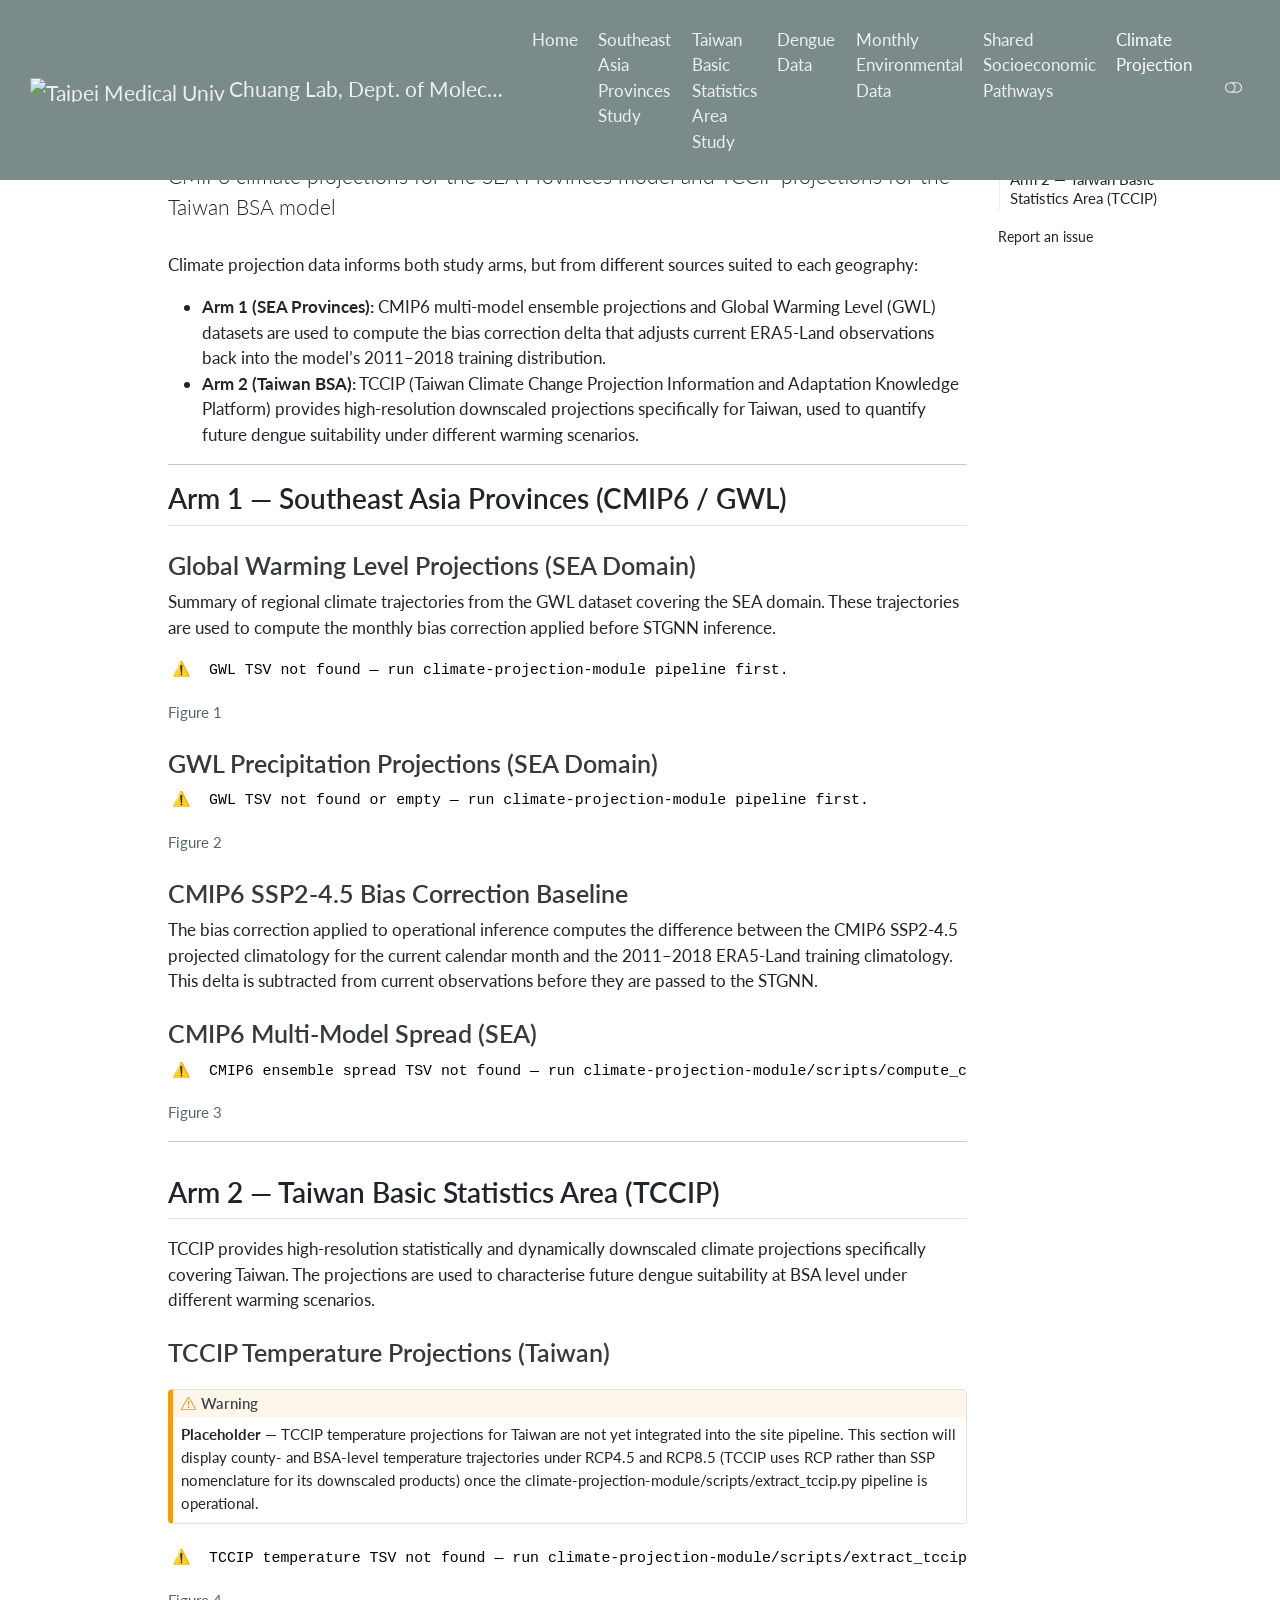
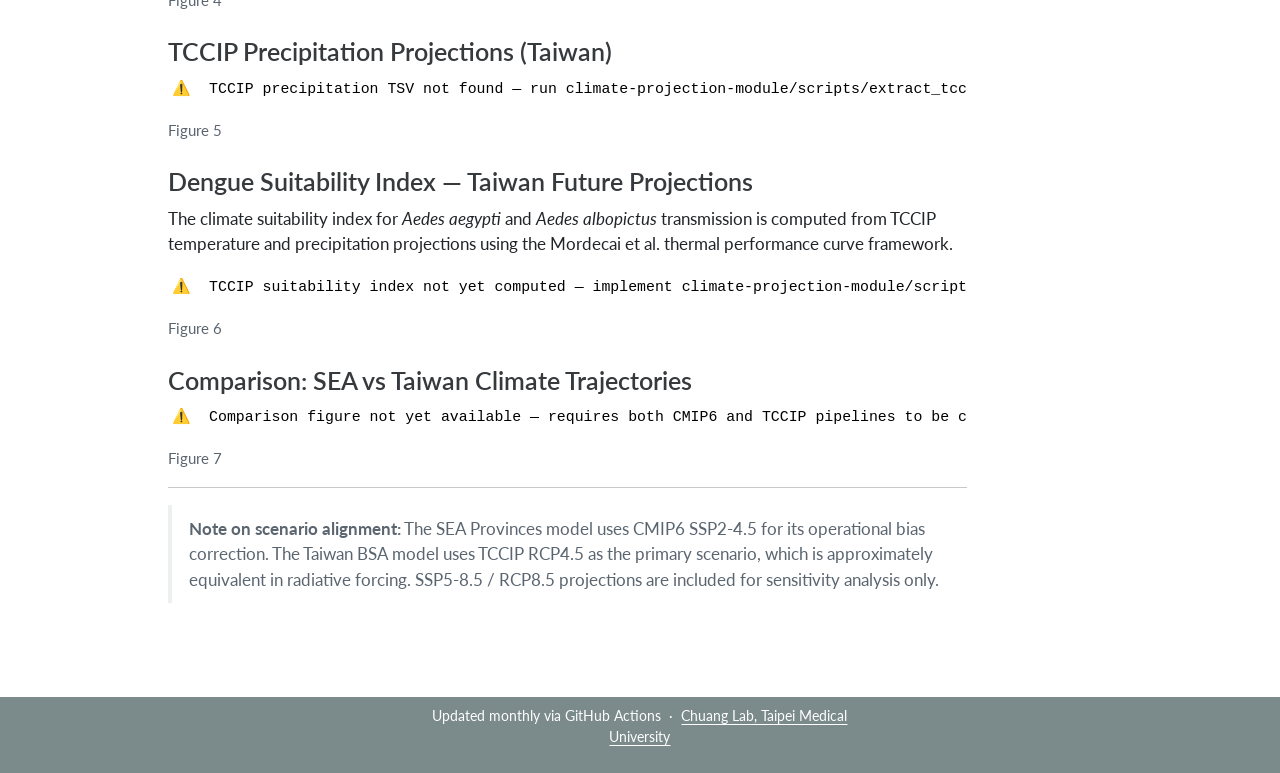
==== climate-projection-data.html @ 6cc83257 "chore: deploy on push 8ae9501bed440ed432152be03c4a893e6936fb82 8ae9501bed440ed432152be03c4a893e6936f" ====
<!DOCTYPE html>
<html xmlns="http://www.w3.org/1999/xhtml" lang="en" xml:lang="en"><head>

<meta charset="utf-8">
<meta name="generator" content="quarto-1.10.19">

<meta name="viewport" content="width=device-width, initial-scale=1.0, user-scalable=yes">


<title>Climate Projection Data – Chuang Lab, Dept. of Molecular Parasitology and Tropical Diseasess</title>
<style>
/* Default styles provided by pandoc.
** See https://pandoc.org/MANUAL.html#variables-for-html for config info.
*/
span.smallcaps{font-variant: small-caps;}
div.columns{display: flex; gap: 1.5em;}
div.column{flex: auto;}
@media screen {
div.columns{gap: min(4vw, 1.5em);}
div.column{overflow-x: auto;}
}
div.hanging-indent{margin-left: 1.5em; text-indent: -1.5em;}
ul.task-list{list-style: none;}
ul.task-list li input[type="checkbox"] {
  width: 0.8em;
  margin: 0 0.8em 0.2em -1em; /* quarto-specific, see https://github.com/quarto-dev/quarto-cli/issues/4556 */ 
  vertical-align: middle;
}
/* CSS for syntax highlighting */
html { -webkit-text-size-adjust: 100%; }
pre > code.sourceCode { white-space: pre; position: relative; }
pre > code.sourceCode > span { display: inline-block; line-height: 1.25; }
pre > code.sourceCode > span:empty { height: 1.2em; }
.sourceCode { overflow: visible; }
code.sourceCode > span { color: inherit; text-decoration: inherit; }
div.sourceCode { margin: 1em 0; }
pre.sourceCode { margin: 0; }
@media screen {
div.sourceCode { overflow: auto; }
}
@media print {
pre > code.sourceCode { white-space: pre-wrap; }
pre > code.sourceCode > span { text-indent: -5em; padding-left: 5em; }
}
pre.numberSource code
  { counter-reset: source-line 0; }
pre.numberSource code > span
  { position: relative; left: -4em; counter-increment: source-line; }
pre.numberSource code > span > a:first-child::before
  { content: counter(source-line);
    position: relative; left: -1em; text-align: right; vertical-align: baseline;
    border: none; display: inline-block;
    -webkit-touch-callout: none; -webkit-user-select: none;
    -khtml-user-select: none; -moz-user-select: none;
    -ms-user-select: none; user-select: none;
    padding: 0 4px; width: 4em;
  }
pre.numberSource { margin-left: 3em;  padding-left: 4px; }
div.sourceCode
  {   }
@media screen {
pre > code.sourceCode > span > a:first-child::before { text-decoration: underline; }
}
</style>


<script src="site_libs/quarto-nav/quarto-nav.js"></script>
<script src="site_libs/quarto-nav/headroom.min.js"></script>
<script src="site_libs/clipboard/clipboard.min.js"></script>
<script src="site_libs/quarto-search/autocomplete.umd.js"></script>
<script src="site_libs/quarto-search/fuse.min.js"></script>
<script src="site_libs/quarto-search/quarto-search.js"></script>
<meta name="quarto:offset" content="./">
<script src="site_libs/quarto-html/quarto.js" type="module"></script>
<script src="site_libs/quarto-html/tabsets/tabsets.js" type="module"></script>
<script src="site_libs/quarto-html/popper.min.js"></script>
<script src="site_libs/quarto-html/tippy.umd.min.js"></script>
<script src="site_libs/quarto-html/anchor.min.js"></script>
<link href="site_libs/quarto-html/tippy.css" rel="stylesheet">
<link href="site_libs/quarto-html/quarto-syntax-highlighting-bf27225e3a48a9273f3daa8f8e829971.css" rel="stylesheet" class="quarto-color-scheme" id="quarto-text-highlighting-styles">
<link href="site_libs/quarto-html/quarto-syntax-highlighting-dark-b626d73c4c936ccc3cb08be7d45d1df6.css" rel="stylesheet" class="quarto-color-scheme quarto-color-alternate" id="quarto-text-highlighting-styles">
<link href="site_libs/quarto-html/quarto-syntax-highlighting-bf27225e3a48a9273f3daa8f8e829971.css" rel="stylesheet" class="quarto-color-scheme-extra" id="quarto-text-highlighting-styles">
<script src="site_libs/bootstrap/bootstrap.min.js"></script>
<link href="site_libs/bootstrap/bootstrap-icons.css" rel="stylesheet">
<link href="site_libs/bootstrap/bootstrap-c38973a47e5296e20ed65e5cfa16cd78.min.css" rel="stylesheet" append-hash="true" class="quarto-color-scheme" id="quarto-bootstrap" data-mode="light">
<link href="site_libs/bootstrap/bootstrap-dark-431248b8c7171e253c28e4abe2856e53.min.css" rel="stylesheet" append-hash="true" class="quarto-color-scheme quarto-color-alternate" id="quarto-bootstrap" data-mode="dark">
<link href="site_libs/bootstrap/bootstrap-c38973a47e5296e20ed65e5cfa16cd78.min.css" rel="stylesheet" append-hash="true" class="quarto-color-scheme-extra" id="quarto-bootstrap" data-mode="light">
<script id="quarto-search-options" type="application/json">{
  "location": "navbar",
  "copy-button": false,
  "collapse-after": 3,
  "panel-placement": "end",
  "type": "overlay",
  "limit": 50,
  "keyboard-shortcut": [
    "f",
    "/",
    "s"
  ],
  "show-item-context": false,
  "language": {
    "search-no-results-text": "No results",
    "search-matching-documents-text": "matching documents",
    "search-copy-link-title": "Copy link to search",
    "search-hide-matches-text": "Hide additional matches",
    "search-more-match-text": "more match in this document",
    "search-more-matches-text": "more matches in this document",
    "search-clear-button-title": "Clear",
    "search-text-placeholder": "",
    "search-detached-cancel-button-title": "Cancel",
    "search-submit-button-title": "Submit",
    "search-label": "Search"
  }
}</script>


</head>

<body class="nav-fixed quarto-light"><script id="quarto-html-before-body" type="application/javascript">
    const toggleBodyColorMode = (bsSheetEl) => {
      const mode = bsSheetEl.getAttribute("data-mode");
      const bodyEl = window.document.querySelector("body");
      if (mode === "dark") {
        bodyEl.classList.add("quarto-dark");
        bodyEl.classList.remove("quarto-light");
      } else {
        bodyEl.classList.add("quarto-light");
        bodyEl.classList.remove("quarto-dark");
      }
    }
    const toggleBodyColorPrimary = () => {
      const bsSheetEl = window.document.querySelector("link#quarto-bootstrap:not([rel=disabled-stylesheet])");
      if (bsSheetEl) {
        toggleBodyColorMode(bsSheetEl);
      }
    }
    const setColorSchemeToggle = (alternate) => {
      const toggles = window.document.querySelectorAll('.quarto-color-scheme-toggle');
      for (let i=0; i < toggles.length; i++) {
        const toggle = toggles[i];
        if (toggle) {
          if (alternate) {
            toggle.classList.add("alternate");
          } else {
            toggle.classList.remove("alternate");
          }
        }
      }
    };
    const toggleColorMode = (alternate) => {
      // Switch the stylesheets
      const primaryStylesheets = window.document.querySelectorAll('link.quarto-color-scheme:not(.quarto-color-alternate)');
      const alternateStylesheets = window.document.querySelectorAll('link.quarto-color-scheme.quarto-color-alternate');
      manageTransitions('#quarto-margin-sidebar .nav-link', false);
      if (alternate) {
        // note: dark is layered on light, we don't disable primary!
        enableStylesheet(alternateStylesheets);
        for (const sheetNode of alternateStylesheets) {
          if (sheetNode.id === "quarto-bootstrap") {
            toggleBodyColorMode(sheetNode);
          }
        }
      } else {
        disableStylesheet(alternateStylesheets);
        enableStylesheet(primaryStylesheets)
        toggleBodyColorPrimary();
      }
      manageTransitions('#quarto-margin-sidebar .nav-link', true);
      // Switch the toggles
      setColorSchemeToggle(alternate)
      // Hack to workaround the fact that safari doesn't
      // properly recolor the scrollbar when toggling (#1455)
      if (navigator.userAgent.indexOf('Safari') > 0 && navigator.userAgent.indexOf('Chrome') == -1) {
        manageTransitions("body", false);
        window.scrollTo(0, 1);
        setTimeout(() => {
          window.scrollTo(0, 0);
          manageTransitions("body", true);
        }, 40);
      }
    }
    const disableStylesheet = (stylesheets) => {
      for (let i=0; i < stylesheets.length; i++) {
        const stylesheet = stylesheets[i];
        stylesheet.rel = 'disabled-stylesheet';
      }
    }
    const enableStylesheet = (stylesheets) => {
      for (let i=0; i < stylesheets.length; i++) {
        const stylesheet = stylesheets[i];
        if(stylesheet.rel !== 'stylesheet') { // for Chrome, which will still FOUC without this check
          stylesheet.rel = 'stylesheet';
        }
      }
    }
    const manageTransitions = (selector, allowTransitions) => {
      const els = window.document.querySelectorAll(selector);
      for (let i=0; i < els.length; i++) {
        const el = els[i];
        if (allowTransitions) {
          el.classList.remove('notransition');
        } else {
          el.classList.add('notransition');
        }
      }
    }
    const isFileUrl = () => {
      return window.location.protocol === 'file:';
    }
    const hasAlternateSentinel = () => {
      let styleSentinel = getColorSchemeSentinel();
      if (styleSentinel !== null) {
        return styleSentinel === "alternate";
      } else {
        return false;
      }
    }
    const setStyleSentinel = (alternate) => {
      const value = alternate ? "alternate" : "default";
      if (!isFileUrl()) {
        window.localStorage.setItem("quarto-color-scheme", value);
      } else {
        localAlternateSentinel = value;
      }
    }
    const getColorSchemeSentinel = () => {
      if (!isFileUrl()) {
        const storageValue = window.localStorage.getItem("quarto-color-scheme");
        return storageValue != null ? storageValue : localAlternateSentinel;
      } else {
        return localAlternateSentinel;
      }
    }
    const toggleGiscusIfUsed = (isAlternate, darkModeDefault) => {
      const baseTheme = document.querySelector('#giscus-base-theme')?.value ?? 'light';
      const alternateTheme = document.querySelector('#giscus-alt-theme')?.value ?? 'dark';
      let newTheme = '';
      if(authorPrefersDark) {
        newTheme = isAlternate ? baseTheme : alternateTheme;
      } else {
        newTheme = isAlternate ? alternateTheme : baseTheme;
      }
      const changeGiscusTheme = () => {
        // From: https://github.com/giscus/giscus/issues/336
        const sendMessage = (message) => {
          const iframe = document.querySelector('iframe.giscus-frame');
          if (!iframe) return;
          iframe.contentWindow.postMessage({ giscus: message }, 'https://giscus.app');
        }
        sendMessage({
          setConfig: {
            theme: newTheme
          }
        });
      }
      const isGiscussLoaded = window.document.querySelector('iframe.giscus-frame') !== null;
      if (isGiscussLoaded) {
        changeGiscusTheme();
      }
    };
    const authorPrefersDark = false;
    const darkModeDefault = authorPrefersDark;
      document.querySelector('link#quarto-text-highlighting-styles.quarto-color-scheme-extra').rel = 'disabled-stylesheet';
      document.querySelector('link#quarto-bootstrap.quarto-color-scheme-extra').rel = 'disabled-stylesheet';
    let localAlternateSentinel = darkModeDefault ? 'alternate' : 'default';
    // Dark / light mode switch
    window.quartoToggleColorScheme = () => {
      // Read the current dark / light value
      let toAlternate = !hasAlternateSentinel();
      toggleColorMode(toAlternate);
      setStyleSentinel(toAlternate);
      toggleGiscusIfUsed(toAlternate, darkModeDefault);
      window.dispatchEvent(new Event('resize'));
    };
    // Switch to dark mode if need be
    if (hasAlternateSentinel()) {
      toggleColorMode(true);
    } else {
      toggleColorMode(false);
    }
  </script>

<div id="quarto-search-results"></div>
  <header id="quarto-header" class="headroom fixed-top">
    <nav class="navbar navbar-expand-lg " data-bs-theme="dark">
      <div class="navbar-container container-fluid">
      <div class="navbar-brand-container mx-auto">
    <a href="./index.html" class="navbar-brand navbar-brand-logo">
    <img src="./assets/TMU_CoM_Logo.png" alt="Taipei Medical University College of Medicine" class="navbar-logo light-content">
    <img src="./assets/TMU_CoM_Logo.png" alt="Taipei Medical University College of Medicine" class="navbar-logo dark-content">
    </a>
    <a class="navbar-brand" href="./index.html">
    <span class="navbar-title">Chuang Lab, Dept. of Molecular Parasitology and Tropical Diseasess</span>
    </a>
  </div>
            <div id="quarto-search" class="" title="Search"></div>
          <button class="navbar-toggler" type="button" data-bs-toggle="collapse" data-bs-target="#navbarCollapse" aria-controls="navbarCollapse" role="menu" aria-expanded="false" aria-label="Toggle navigation" onclick="if (window.quartoToggleHeadroom) { window.quartoToggleHeadroom(); }">
  <span class="navbar-toggler-icon"></span>
</button>
          <div class="collapse navbar-collapse" id="navbarCollapse">
            <ul class="navbar-nav navbar-nav-scroll me-auto">
  <li class="nav-item">
    <a class="nav-link" href="./index.html"> 
<span class="menu-text">Home</span></a>
  </li>  
  <li class="nav-item">
    <a class="nav-link" href="./sea-provinces-study-results.html"> 
<span class="menu-text">Southeast Asia Provinces Study</span></a>
  </li>  
  <li class="nav-item">
    <a class="nav-link" href="./taiwan-bsa-study-results.html"> 
<span class="menu-text">Taiwan Basic Statistics Area Study</span></a>
  </li>  
  <li class="nav-item">
    <a class="nav-link" href="./dengue-data.html"> 
<span class="menu-text">Dengue Data</span></a>
  </li>  
  <li class="nav-item">
    <a class="nav-link" href="./monthly-zonal-stats.html"> 
<span class="menu-text">Monthly Environmental Data</span></a>
  </li>  
  <li class="nav-item">
    <a class="nav-link" href="./shared-socioeconomic-pathways.html"> 
<span class="menu-text">Shared Socioeconomic Pathways</span></a>
  </li>  
  <li class="nav-item">
    <a class="nav-link active" href="./climate-projection-data.html" aria-current="page"> 
<span class="menu-text">Climate Projection</span></a>
  </li>  
</ul>
            <ul class="navbar-nav navbar-nav-scroll ms-auto">
  <li class="nav-item compact">
    <a class="nav-link" href="https://github.com/chuang-lab-DMPTD-TMU/dengue-fever-EWS"> <i class="bi bi-github" role="img">
</i> 
<span class="menu-text"></span></a>
  </li>  
</ul>
          </div> <!-- /navcollapse -->
            <div class="quarto-navbar-tools">
  <a href="" class="quarto-color-scheme-toggle quarto-navigation-tool  px-1" onclick="window.quartoToggleColorScheme(); return false;" title="Toggle dark mode"><i class="bi"></i></a>
</div>
      </div> <!-- /container-fluid -->
    </nav>
</header>
<!-- content -->
<div id="quarto-content" class="quarto-container page-columns page-rows-contents page-layout-article page-navbar">
<!-- sidebar -->
<!-- margin-sidebar -->
    <div id="quarto-margin-sidebar" class="sidebar margin-sidebar">
        <nav id="TOC" role="doc-toc" class="toc-active">
    <h2 id="toc-title">On this page</h2>
   
  <ul>
  <li><a href="#arm-1-southeast-asia-provinces-cmip6-gwl" id="toc-arm-1-southeast-asia-provinces-cmip6-gwl" class="nav-link active" data-scroll-target="#arm-1-southeast-asia-provinces-cmip6-gwl">Arm 1 — Southeast Asia Provinces (CMIP6 / GWL)</a>
  <ul class="collapse">
  <li><a href="#global-warming-level-projections-sea-domain" id="toc-global-warming-level-projections-sea-domain" class="nav-link" data-scroll-target="#global-warming-level-projections-sea-domain">Global Warming Level Projections (SEA Domain)</a></li>
  <li><a href="#gwl-precipitation-projections-sea-domain" id="toc-gwl-precipitation-projections-sea-domain" class="nav-link" data-scroll-target="#gwl-precipitation-projections-sea-domain">GWL Precipitation Projections (SEA Domain)</a></li>
  <li><a href="#cmip6-ssp2-4.5-bias-correction-baseline" id="toc-cmip6-ssp2-4.5-bias-correction-baseline" class="nav-link" data-scroll-target="#cmip6-ssp2-4.5-bias-correction-baseline">CMIP6 SSP2-4.5 Bias Correction Baseline</a></li>
  <li><a href="#cmip6-multi-model-spread-sea" id="toc-cmip6-multi-model-spread-sea" class="nav-link" data-scroll-target="#cmip6-multi-model-spread-sea">CMIP6 Multi-Model Spread (SEA)</a></li>
  </ul></li>
  <li><a href="#arm-2-taiwan-basic-statistics-area-tccip" id="toc-arm-2-taiwan-basic-statistics-area-tccip" class="nav-link" data-scroll-target="#arm-2-taiwan-basic-statistics-area-tccip">Arm 2 — Taiwan Basic Statistics Area (TCCIP)</a>
  <ul class="collapse">
  <li><a href="#tccip-temperature-projections-taiwan" id="toc-tccip-temperature-projections-taiwan" class="nav-link" data-scroll-target="#tccip-temperature-projections-taiwan">TCCIP Temperature Projections (Taiwan)</a></li>
  <li><a href="#tccip-precipitation-projections-taiwan" id="toc-tccip-precipitation-projections-taiwan" class="nav-link" data-scroll-target="#tccip-precipitation-projections-taiwan">TCCIP Precipitation Projections (Taiwan)</a></li>
  <li><a href="#dengue-suitability-index-taiwan-future-projections" id="toc-dengue-suitability-index-taiwan-future-projections" class="nav-link" data-scroll-target="#dengue-suitability-index-taiwan-future-projections">Dengue Suitability Index — Taiwan Future Projections</a></li>
  <li><a href="#comparison-sea-vs-taiwan-climate-trajectories" id="toc-comparison-sea-vs-taiwan-climate-trajectories" class="nav-link" data-scroll-target="#comparison-sea-vs-taiwan-climate-trajectories">Comparison: SEA vs Taiwan Climate Trajectories</a></li>
  </ul></li>
  </ul>
<div class="toc-actions"><ul><li><a href="https://github.com/chuang-lab-DMPTD-TMU/dengue-fever-EWS/issues/new" class="toc-action"><i class="bi bi-github"></i>Report an issue</a></li></ul></div></nav>
    </div>
<!-- main -->
<main class="content" id="quarto-document-content">


<header id="title-block-header" class="quarto-title-block default">
<div class="quarto-title">
<div class="quarto-title-block"><div><h1 class="title">Climate Projection Data</h1><button type="button" class="btn code-tools-button" id="quarto-code-tools-source"><i class="bi"></i> Code</button></div></div>
<p class="subtitle lead">CMIP6 climate projections for the SEA Provinces model and TCCIP projections for the Taiwan BSA model</p>
</div>



<div class="quarto-title-meta">

    
  
    
  </div>
  


</header>


<p>Climate projection data informs both study arms, but from different sources suited to each geography:</p>
<ul>
<li><strong>Arm 1 (SEA Provinces):</strong> CMIP6 multi-model ensemble projections and Global Warming Level (GWL) datasets are used to compute the bias correction delta that adjusts current ERA5-Land observations back into the model’s 2011–2018 training distribution.</li>
<li><strong>Arm 2 (Taiwan BSA):</strong> TCCIP (Taiwan Climate Change Projection Information and Adaptation Knowledge Platform) provides high-resolution downscaled projections specifically for Taiwan, used to quantify future dengue suitability under different warming scenarios.</li>
</ul>
<hr>
<section id="arm-1-southeast-asia-provinces-cmip6-gwl" class="level2">
<h2 class="anchored" data-anchor-id="arm-1-southeast-asia-provinces-cmip6-gwl">Arm 1 — Southeast Asia Provinces (CMIP6 / GWL)</h2>
<section id="global-warming-level-projections-sea-domain" class="level3">
<h3 class="anchored" data-anchor-id="global-warming-level-projections-sea-domain">Global Warming Level Projections (SEA Domain)</h3>
<p>Summary of regional climate trajectories from the GWL dataset covering the SEA domain. These trajectories are used to compute the monthly bias correction applied before STGNN inference.</p>
<div id="fig-gwl-temp" class="cell quarto-float quarto-figure quarto-figure-center anchored" data-execution_count="2">
<figure class="quarto-float quarto-float-fig figure">
<div aria-describedby="fig-gwl-temp-caption-0ceaefa1-69ba-4598-a22c-09a6ac19f8ca">
<div class="cell-output cell-output-stdout">
<pre><code>⚠️  GWL TSV not found — run climate-projection-module pipeline first.</code></pre>
</div>
</div>
<figcaption class="quarto-float-caption-bottom quarto-float-caption quarto-float-fig quarto-uncaptioned" id="fig-gwl-temp-caption-0ceaefa1-69ba-4598-a22c-09a6ac19f8ca">
Figure&nbsp;1
</figcaption>
</figure>
</div>
</section>
<section id="gwl-precipitation-projections-sea-domain" class="level3">
<h3 class="anchored" data-anchor-id="gwl-precipitation-projections-sea-domain">GWL Precipitation Projections (SEA Domain)</h3>
<div id="fig-gwl-precip" class="cell quarto-float quarto-figure quarto-figure-center anchored" data-execution_count="3">
<figure class="quarto-float quarto-float-fig figure">
<div aria-describedby="fig-gwl-precip-caption-0ceaefa1-69ba-4598-a22c-09a6ac19f8ca">
<div class="cell-output cell-output-stdout">
<pre><code>⚠️  GWL TSV not found or empty — run climate-projection-module pipeline first.</code></pre>
</div>
</div>
<figcaption class="quarto-float-caption-bottom quarto-float-caption quarto-float-fig quarto-uncaptioned" id="fig-gwl-precip-caption-0ceaefa1-69ba-4598-a22c-09a6ac19f8ca">
Figure&nbsp;2
</figcaption>
</figure>
</div>
</section>
<section id="cmip6-ssp2-4.5-bias-correction-baseline" class="level3">
<h3 class="anchored" data-anchor-id="cmip6-ssp2-4.5-bias-correction-baseline">CMIP6 SSP2-4.5 Bias Correction Baseline</h3>
<p>The bias correction applied to operational inference computes the difference between the CMIP6 SSP2-4.5 projected climatology for the current calendar month and the 2011–2018 ERA5-Land training climatology. This delta is subtracted from current observations before they are passed to the STGNN.</p>
</section>
<section id="cmip6-multi-model-spread-sea" class="level3">
<h3 class="anchored" data-anchor-id="cmip6-multi-model-spread-sea">CMIP6 Multi-Model Spread (SEA)</h3>
<div id="fig-cmip6-spread" class="cell quarto-float quarto-figure quarto-figure-center anchored" data-execution_count="5">
<figure class="quarto-float quarto-float-fig figure">
<div aria-describedby="fig-cmip6-spread-caption-0ceaefa1-69ba-4598-a22c-09a6ac19f8ca">
<div class="cell-output cell-output-stdout">
<pre><code>⚠️  CMIP6 ensemble spread TSV not found — run climate-projection-module/scripts/compute_cmip6_spread.py first.</code></pre>
</div>
</div>
<figcaption class="quarto-float-caption-bottom quarto-float-caption quarto-float-fig quarto-uncaptioned" id="fig-cmip6-spread-caption-0ceaefa1-69ba-4598-a22c-09a6ac19f8ca">
Figure&nbsp;3
</figcaption>
</figure>
</div>
<hr>
</section>
</section>
<section id="arm-2-taiwan-basic-statistics-area-tccip" class="level2">
<h2 class="anchored" data-anchor-id="arm-2-taiwan-basic-statistics-area-tccip">Arm 2 — Taiwan Basic Statistics Area (TCCIP)</h2>
<p>TCCIP provides high-resolution statistically and dynamically downscaled climate projections specifically covering Taiwan. The projections are used to characterise future dengue suitability at BSA level under different warming scenarios.</p>
<section id="tccip-temperature-projections-taiwan" class="level3">
<h3 class="anchored" data-anchor-id="tccip-temperature-projections-taiwan">TCCIP Temperature Projections (Taiwan)</h3>
<div class="callout callout-style-default callout-warning callout-titled">
<div class="callout-header d-flex align-content-center">
<div class="callout-icon-container">
<i class="callout-icon"></i>
</div>
<div class="callout-title-container flex-fill">
Warning
</div>
</div>
<div class="callout-body-container callout-body">
<p><strong>Placeholder</strong> — TCCIP temperature projections for Taiwan are not yet integrated into the site pipeline. This section will display county- and BSA-level temperature trajectories under RCP4.5 and RCP8.5 (TCCIP uses RCP rather than SSP nomenclature for its downscaled products) once the climate-projection-module/scripts/extract_tccip.py pipeline is operational.</p>
</div>
</div>
<div id="fig-tccip-temp" class="cell quarto-float quarto-figure quarto-figure-center anchored" data-execution_count="6">
<figure class="quarto-float quarto-float-fig figure">
<div aria-describedby="fig-tccip-temp-caption-0ceaefa1-69ba-4598-a22c-09a6ac19f8ca">
<div class="cell-output cell-output-stdout">
<pre><code>⚠️  TCCIP temperature TSV not found — run climate-projection-module/scripts/extract_tccip.py first.</code></pre>
</div>
</div>
<figcaption class="quarto-float-caption-bottom quarto-float-caption quarto-float-fig quarto-uncaptioned" id="fig-tccip-temp-caption-0ceaefa1-69ba-4598-a22c-09a6ac19f8ca">
Figure&nbsp;4
</figcaption>
</figure>
</div>
</section>
<section id="tccip-precipitation-projections-taiwan" class="level3">
<h3 class="anchored" data-anchor-id="tccip-precipitation-projections-taiwan">TCCIP Precipitation Projections (Taiwan)</h3>
<div id="fig-tccip-precip" class="cell quarto-float quarto-figure quarto-figure-center anchored" data-execution_count="7">
<figure class="quarto-float quarto-float-fig figure">
<div aria-describedby="fig-tccip-precip-caption-0ceaefa1-69ba-4598-a22c-09a6ac19f8ca">
<div class="cell-output cell-output-stdout">
<pre><code>⚠️  TCCIP precipitation TSV not found — run climate-projection-module/scripts/extract_tccip.py first.</code></pre>
</div>
</div>
<figcaption class="quarto-float-caption-bottom quarto-float-caption quarto-float-fig quarto-uncaptioned" id="fig-tccip-precip-caption-0ceaefa1-69ba-4598-a22c-09a6ac19f8ca">
Figure&nbsp;5
</figcaption>
</figure>
</div>
</section>
<section id="dengue-suitability-index-taiwan-future-projections" class="level3">
<h3 class="anchored" data-anchor-id="dengue-suitability-index-taiwan-future-projections">Dengue Suitability Index — Taiwan Future Projections</h3>
<p>The climate suitability index for <em>Aedes aegypti</em> and <em>Aedes albopictus</em> transmission is computed from TCCIP temperature and precipitation projections using the Mordecai et al.&nbsp;thermal performance curve framework.</p>
<div id="fig-tccip-suitability" class="cell quarto-float quarto-figure quarto-figure-center anchored" data-execution_count="8">
<figure class="quarto-float quarto-float-fig figure">
<div aria-describedby="fig-tccip-suitability-caption-0ceaefa1-69ba-4598-a22c-09a6ac19f8ca">
<div class="cell-output cell-output-stdout">
<pre><code>⚠️  TCCIP suitability index not yet computed — implement climate-projection-module/scripts/compute_suitability_taiwan.py first.</code></pre>
</div>
</div>
<figcaption class="quarto-float-caption-bottom quarto-float-caption quarto-float-fig quarto-uncaptioned" id="fig-tccip-suitability-caption-0ceaefa1-69ba-4598-a22c-09a6ac19f8ca">
Figure&nbsp;6
</figcaption>
</figure>
</div>
</section>
<section id="comparison-sea-vs-taiwan-climate-trajectories" class="level3">
<h3 class="anchored" data-anchor-id="comparison-sea-vs-taiwan-climate-trajectories">Comparison: SEA vs Taiwan Climate Trajectories</h3>
<div id="fig-comparison" class="cell quarto-float quarto-figure quarto-figure-center anchored" data-execution_count="9">
<figure class="quarto-float quarto-float-fig figure">
<div aria-describedby="fig-comparison-caption-0ceaefa1-69ba-4598-a22c-09a6ac19f8ca">
<div class="cell-output cell-output-stdout">
<pre><code>⚠️  Comparison figure not yet available — requires both CMIP6 and TCCIP pipelines to be complete.</code></pre>
</div>
</div>
<figcaption class="quarto-float-caption-bottom quarto-float-caption quarto-float-fig quarto-uncaptioned" id="fig-comparison-caption-0ceaefa1-69ba-4598-a22c-09a6ac19f8ca">
Figure&nbsp;7
</figcaption>
</figure>
</div>
<hr>
<blockquote class="blockquote">
<p><strong>Note on scenario alignment:</strong> The SEA Provinces model uses CMIP6 SSP2-4.5 for its operational bias correction. The Taiwan BSA model uses TCCIP RCP4.5 as the primary scenario, which is approximately equivalent in radiative forcing. SSP5-8.5 / RCP8.5 projections are included for sensitivity analysis only.</p>
</blockquote>


<!-- -->

</section>
</section>

</main> <!-- /main -->
<script id="quarto-html-after-body" type="application/javascript">
  window.document.addEventListener("DOMContentLoaded", function (event) {
    // Ensure there is a toggle, if there isn't float one in the top right
    if (window.document.querySelector('.quarto-color-scheme-toggle') === null) {
      const a = window.document.createElement('a');
      a.classList.add('top-right');
      a.classList.add('quarto-color-scheme-toggle');
      a.href = "";
      a.onclick = function() { try { window.quartoToggleColorScheme(); } catch {} return false; };
      const i = window.document.createElement("i");
      i.classList.add('bi');
      a.appendChild(i);
      window.document.body.appendChild(a);
    }
    setColorSchemeToggle(hasAlternateSentinel())
    const icon = "";
    const anchorJS = new window.AnchorJS();
    anchorJS.options = {
      placement: 'right',
      icon: icon
    };
    anchorJS.add('.anchored');
    const isCodeAnnotation = (el) => {
      for (const clz of el.classList) {
        if (clz.startsWith('code-annotation-')) {                     
          return true;
        }
      }
      return false;
    }
    const onCopySuccess = function(e) {
      // button target
      const button = e.trigger;
      // don't keep focus
      button.blur();
      // flash "checked"
      button.classList.add('code-copy-button-checked');
      var currentTitle = button.getAttribute("title");
      button.setAttribute("title", "Copied!");
      let tooltip;
      if (window.bootstrap) {
        button.setAttribute("data-bs-toggle", "tooltip");
        button.setAttribute("data-bs-placement", "left");
        button.setAttribute("data-bs-title", "Copied!");
        tooltip = new bootstrap.Tooltip(button, 
          { trigger: "manual", 
            customClass: "code-copy-button-tooltip",
            offset: [0, -8]});
        tooltip.show();    
      }
      setTimeout(function() {
        if (tooltip) {
          tooltip.hide();
          button.removeAttribute("data-bs-title");
          button.removeAttribute("data-bs-toggle");
          button.removeAttribute("data-bs-placement");
        }
        button.setAttribute("title", currentTitle);
        button.classList.remove('code-copy-button-checked');
      }, 1000);
      // clear code selection
      e.clearSelection();
    }
    const getTextToCopy = function(trigger) {
      const outerScaffold = trigger.parentElement.cloneNode(true);
      const codeEl = outerScaffold.querySelector('code');
      for (const childEl of codeEl.children) {
        if (isCodeAnnotation(childEl)) {
          childEl.remove();
        }
      }
      return codeEl.innerText;
    }
    const clipboard = new window.ClipboardJS('.code-copy-button:not([data-in-quarto-modal])', {
      text: getTextToCopy
    });
    clipboard.on('success', onCopySuccess);
    if (window.document.getElementById('quarto-embedded-source-code-modal')) {
      const clipboardModal = new window.ClipboardJS('.code-copy-button[data-in-quarto-modal]', {
        text: getTextToCopy,
        container: window.document.getElementById('quarto-embedded-source-code-modal')
      });
      clipboardModal.on('success', onCopySuccess);
    }
    const viewSource = window.document.getElementById('quarto-view-source') ||
                       window.document.getElementById('quarto-code-tools-source');
    if (viewSource) {
      const sourceUrl = viewSource.getAttribute("data-quarto-source-url");
      viewSource.addEventListener("click", function(e) {
        if (sourceUrl) {
          // rstudio viewer pane
          if (/\bcapabilities=\b/.test(window.location)) {
            window.open(sourceUrl);
          } else {
            window.location.href = sourceUrl;
          }
        } else {
          const modal = new bootstrap.Modal(document.getElementById('quarto-embedded-source-code-modal'));
          modal.show();
        }
        return false;
      });
    }
    function toggleCodeHandler(show) {
      return function(e) {
        const cellDetails = window.document.querySelectorAll(".cell details.code-fold");
        for (let i=0; i<cellDetails.length; i++) {
          const details = cellDetails[i];
          if (show) {
            details.open = true;
          } else {
            details.removeAttribute("open");
          }
        }
        const cellCodeDivs = window.document.querySelectorAll(".cell div.sourceCode.cell-code");
        const fromCls = show ? "hidden" : "unhidden";
        const toCls = show ? "unhidden" : "hidden";
        for (let i=0; i<cellCodeDivs.length; i++) {
          const codeDiv = cellCodeDivs[i];
          if (codeDiv.classList.contains(fromCls)) {
            codeDiv.classList.remove(fromCls);
            codeDiv.classList.add(toCls);
          } 
        }
        return false;
      }
    }
    const hideAllCode = window.document.getElementById("quarto-hide-all-code");
    if (hideAllCode) {
      hideAllCode.addEventListener("click", toggleCodeHandler(false));
    }
    const showAllCode = window.document.getElementById("quarto-show-all-code");
    if (showAllCode) {
      showAllCode.addEventListener("click", toggleCodeHandler(true));
    }
      var localhostRegex = new RegExp(/^(?:http|https):\/\/localhost\:?[0-9]*\//);
      var mailtoRegex = new RegExp(/^mailto:/);
        var filterRegex = new RegExp("https:\/\/chuang-lab-dmptd-tmu\.github\.io\/dengue-fever-EWS");
      var isInternal = (href) => {
          return filterRegex.test(href) || localhostRegex.test(href) || mailtoRegex.test(href);
      }
      // Inspect non-navigation links and adorn them if external
     var links = window.document.querySelectorAll('a[href]:not(.nav-link):not(.navbar-brand):not(.toc-action):not(.sidebar-link):not(.sidebar-item-toggle):not(.pagination-link):not(.no-external):not([aria-hidden]):not(.dropdown-item):not(.quarto-navigation-tool):not(.about-link)');
      for (var i=0; i<links.length; i++) {
        const link = links[i];
        if (!isInternal(link.href)) {
          // undo the damage that might have been done by quarto-nav.js in the case of
          // links that we want to consider external
          if (link.dataset.originalHref !== undefined) {
            link.href = link.dataset.originalHref;
          }
        }
      }
    function tippyHover(el, contentFn, onTriggerFn, onUntriggerFn) {
      const config = {
        allowHTML: true,
        maxWidth: 500,
        delay: 100,
        arrow: false,
        appendTo: function(el) {
            return el.parentElement;
        },
        interactive: true,
        interactiveBorder: 10,
        theme: 'quarto',
        placement: 'bottom-start',
      };
      if (contentFn) {
        config.content = contentFn;
      }
      if (onTriggerFn) {
        config.onTrigger = onTriggerFn;
      }
      if (onUntriggerFn) {
        config.onUntrigger = onUntriggerFn;
      }
      window.tippy(el, config); 
    }
    const noterefs = window.document.querySelectorAll('a[role="doc-noteref"]');
    for (var i=0; i<noterefs.length; i++) {
      const ref = noterefs[i];
      tippyHover(ref, function() {
        // use id or data attribute instead here
        let href = ref.getAttribute('data-footnote-href') || ref.getAttribute('href');
        try { href = new URL(href).hash; } catch {}
        const id = href.replace(/^#\/?/, "");
        const note = window.document.getElementById(id);
        if (note) {
          return note.innerHTML;
        } else {
          return "";
        }
      });
    }
    const xrefs = window.document.querySelectorAll('a.quarto-xref');
    const processXRef = (id, note) => {
      // Strip column container classes
      const stripColumnClz = (el) => {
        el.classList.remove("page-full", "page-columns");
        if (el.children) {
          for (const child of el.children) {
            stripColumnClz(child);
          }
        }
      }
      stripColumnClz(note)
      if (id === null || id.startsWith('sec-')) {
        // Special case sections, only their first couple elements
        const container = document.createElement("div");
        if (note.children && note.children.length > 2) {
          container.appendChild(note.children[0].cloneNode(true));
          for (let i = 1; i < note.children.length; i++) {
            const child = note.children[i];
            if (child.tagName === "P" && child.innerText === "") {
              continue;
            } else {
              container.appendChild(child.cloneNode(true));
              break;
            }
          }
          if (window.Quarto?.typesetMath) {
            window.Quarto.typesetMath(container);
          }
          return container.innerHTML
        } else {
          if (window.Quarto?.typesetMath) {
            window.Quarto.typesetMath(note);
          }
          return note.innerHTML;
        }
      } else {
        // Remove any anchor links if they are present
        const anchorLink = note.querySelector('a.anchorjs-link');
        if (anchorLink) {
          anchorLink.remove();
        }
        if (window.Quarto?.typesetMath) {
          window.Quarto.typesetMath(note);
        }
        if (note.classList.contains("callout")) {
          return note.outerHTML;
        } else {
          return note.innerHTML;
        }
      }
    }
    for (var i=0; i<xrefs.length; i++) {
      const xref = xrefs[i];
      tippyHover(xref, undefined, function(instance) {
        instance.disable();
        let url = xref.getAttribute('href');
        let hash = undefined; 
        if (url.startsWith('#')) {
          hash = url;
        } else {
          try { hash = new URL(url).hash; } catch {}
        }
        if (hash) {
          const id = hash.replace(/^#\/?/, "");
          const note = window.document.getElementById(id);
          if (note !== null) {
            try {
              const html = processXRef(id, note.cloneNode(true));
              instance.setContent(html);
            } finally {
              instance.enable();
              instance.show();
            }
          } else {
            // See if we can fetch this
            fetch(url.split('#')[0])
            .then(res => res.text())
            .then(html => {
              const parser = new DOMParser();
              const htmlDoc = parser.parseFromString(html, "text/html");
              const note = htmlDoc.getElementById(id);
              if (note !== null) {
                const html = processXRef(id, note);
                instance.setContent(html);
              } 
            }).finally(() => {
              instance.enable();
              instance.show();
            });
          }
        } else {
          // See if we can fetch a full url (with no hash to target)
          // This is a special case and we should probably do some content thinning / targeting
          fetch(url)
          .then(res => res.text())
          .then(html => {
            const parser = new DOMParser();
            const htmlDoc = parser.parseFromString(html, "text/html");
            const note = htmlDoc.querySelector('main.content');
            if (note !== null) {
              // This should only happen for chapter cross references
              // (since there is no id in the URL)
              // remove the first header
              if (note.children.length > 0 && note.children[0].tagName === "HEADER") {
                note.children[0].remove();
              }
              const html = processXRef(null, note);
              instance.setContent(html);
            } 
          }).finally(() => {
            instance.enable();
            instance.show();
          });
        }
      }, function(instance) {
      });
    }
        let selectedAnnoteEl;
        const selectorForAnnotation = ( cell, annotation) => {
          let cellAttr = 'data-code-cell="' + cell + '"';
          let lineAttr = 'data-code-annotation="' +  annotation + '"';
          const selector = 'span[' + cellAttr + '][' + lineAttr + ']';
          return selector;
        }
        const selectCodeLines = (annoteEl) => {
          const doc = window.document;
          const targetCell = annoteEl.getAttribute("data-target-cell");
          const targetAnnotation = annoteEl.getAttribute("data-target-annotation");
          const annoteSpan = window.document.querySelector(selectorForAnnotation(targetCell, targetAnnotation));
          const lines = annoteSpan.getAttribute("data-code-lines").split(",");
          const lineIds = lines.map((line) => {
            return targetCell + "-" + line;
          })
          let top = null;
          let height = null;
          let parent = null;
          if (lineIds.length > 0) {
              //compute the position of the single el (top and bottom and make a div)
              const el = window.document.getElementById(lineIds[0]);
              top = el.offsetTop;
              height = el.offsetHeight;
              parent = el.parentElement.parentElement;
            if (lineIds.length > 1) {
              const lastEl = window.document.getElementById(lineIds[lineIds.length - 1]);
              const bottom = lastEl.offsetTop + lastEl.offsetHeight;
              height = bottom - top;
            }
            if (top !== null && height !== null && parent !== null) {
              // cook up a div (if necessary) and position it 
              let div = window.document.getElementById("code-annotation-line-highlight");
              if (div === null) {
                div = window.document.createElement("div");
                div.setAttribute("id", "code-annotation-line-highlight");
                div.style.position = 'absolute';
                parent.appendChild(div);
              }
              div.style.top = top - 2 + "px";
              div.style.height = height + 4 + "px";
              div.style.left = 0;
              let gutterDiv = window.document.getElementById("code-annotation-line-highlight-gutter");
              if (gutterDiv === null) {
                gutterDiv = window.document.createElement("div");
                gutterDiv.setAttribute("id", "code-annotation-line-highlight-gutter");
                gutterDiv.style.position = 'absolute';
                const codeCell = window.document.getElementById(targetCell);
                const gutter = codeCell.querySelector('.code-annotation-gutter');
                gutter.appendChild(gutterDiv);
              }
              gutterDiv.style.top = top - 2 + "px";
              gutterDiv.style.height = height + 4 + "px";
            }
            selectedAnnoteEl = annoteEl;
          }
        };
        const unselectCodeLines = () => {
          const elementsIds = ["code-annotation-line-highlight", "code-annotation-line-highlight-gutter"];
          elementsIds.forEach((elId) => {
            const div = window.document.getElementById(elId);
            if (div) {
              div.remove();
            }
          });
          selectedAnnoteEl = undefined;
        };
          // Handle positioning of the toggle
      window.addEventListener(
        "resize",
        throttle(() => {
          elRect = undefined;
          if (selectedAnnoteEl) {
            selectCodeLines(selectedAnnoteEl);
          }
        }, 10)
      );
      function throttle(fn, ms) {
      let throttle = false;
      let timer;
        return (...args) => {
          if(!throttle) { // first call gets through
              fn.apply(this, args);
              throttle = true;
          } else { // all the others get throttled
              if(timer) clearTimeout(timer); // cancel #2
              timer = setTimeout(() => {
                fn.apply(this, args);
                timer = throttle = false;
              }, ms);
          }
        };
      }
        // Attach click handler to the DT
        const annoteDls = window.document.querySelectorAll('dt[data-target-cell]');
        for (const annoteDlNode of annoteDls) {
          annoteDlNode.addEventListener('click', (event) => {
            const clickedEl = event.target;
            if (clickedEl !== selectedAnnoteEl) {
              unselectCodeLines();
              const activeEl = window.document.querySelector('dt[data-target-cell].code-annotation-active');
              if (activeEl) {
                activeEl.classList.remove('code-annotation-active');
              }
              selectCodeLines(clickedEl);
              clickedEl.classList.add('code-annotation-active');
            } else {
              // Unselect the line
              unselectCodeLines();
              clickedEl.classList.remove('code-annotation-active');
            }
          });
        }
    const findCites = (el) => {
      const parentEl = el.parentElement;
      if (parentEl) {
        const cites = parentEl.dataset.cites;
        if (cites) {
          return {
            el,
            cites: cites.split(' ')
          };
        } else {
          return findCites(el.parentElement)
        }
      } else {
        return undefined;
      }
    };
    var bibliorefs = window.document.querySelectorAll('a[role="doc-biblioref"]');
    for (var i=0; i<bibliorefs.length; i++) {
      const ref = bibliorefs[i];
      const citeInfo = findCites(ref);
      if (citeInfo) {
        tippyHover(citeInfo.el, function() {
          var popup = window.document.createElement('div');
          citeInfo.cites.forEach(function(cite) {
            var citeDiv = window.document.createElement('div');
            citeDiv.classList.add('hanging-indent');
            citeDiv.classList.add('csl-entry');
            var biblioDiv = window.document.getElementById('ref-' + cite);
            if (biblioDiv) {
              citeDiv.innerHTML = biblioDiv.innerHTML;
            }
            popup.appendChild(citeDiv);
          });
          return popup.innerHTML;
        });
      }
    }
  });
  </script><div class="modal fade" id="quarto-embedded-source-code-modal" tabindex="-1" aria-labelledby="quarto-embedded-source-code-modal-label" aria-hidden="true"><div class="modal-dialog modal-dialog-scrollable"><div class="modal-content"><div class="modal-header"><h5 class="modal-title" id="quarto-embedded-source-code-modal-label">Source Code</h5><button class="btn-close" data-bs-dismiss="modal"></button></div><div class="modal-body"><div class="">
<div class="code-copy-outer-scaffold"><div class="sourceCode" id="cb8" data-shortcodes="false"><pre class="sourceCode markdown code-with-copy"><code class="sourceCode markdown"><span id="cb8-1"><a href="#cb8-1" aria-hidden="true" tabindex="-1"></a><span class="co">---</span></span>
<span id="cb8-2"><a href="#cb8-2" aria-hidden="true" tabindex="-1"></a><span class="an">title:</span><span class="co"> "Climate Projection Data"</span></span>
<span id="cb8-3"><a href="#cb8-3" aria-hidden="true" tabindex="-1"></a><span class="an">subtitle:</span><span class="co"> "CMIP6 climate projections for the SEA Provinces model and TCCIP projections for the Taiwan BSA model"</span></span>
<span id="cb8-4"><a href="#cb8-4" aria-hidden="true" tabindex="-1"></a><span class="co">---</span></span>
<span id="cb8-5"><a href="#cb8-5" aria-hidden="true" tabindex="-1"></a></span>
<span id="cb8-8"><a href="#cb8-8" aria-hidden="true" tabindex="-1"></a><span class="in">```{python}</span></span>
<span id="cb8-9"><a href="#cb8-9" aria-hidden="true" tabindex="-1"></a><span class="co">#| echo: false</span></span>
<span id="cb8-10"><a href="#cb8-10" aria-hidden="true" tabindex="-1"></a><span class="co">#| output: false</span></span>
<span id="cb8-11"><a href="#cb8-11" aria-hidden="true" tabindex="-1"></a><span class="im">import</span> pathlib</span>
<span id="cb8-12"><a href="#cb8-12" aria-hidden="true" tabindex="-1"></a><span class="im">import</span> pandas <span class="im">as</span> pd</span>
<span id="cb8-13"><a href="#cb8-13" aria-hidden="true" tabindex="-1"></a></span>
<span id="cb8-14"><a href="#cb8-14" aria-hidden="true" tabindex="-1"></a>climate_dir <span class="op">=</span> pathlib.Path(<span class="st">"../climate-projection-module/data/processed"</span>)</span>
<span id="cb8-15"><a href="#cb8-15" aria-hidden="true" tabindex="-1"></a><span class="in">```</span></span>
<span id="cb8-16"><a href="#cb8-16" aria-hidden="true" tabindex="-1"></a></span>
<span id="cb8-17"><a href="#cb8-17" aria-hidden="true" tabindex="-1"></a>Climate projection data informs both study arms, but from different sources suited to each geography:</span>
<span id="cb8-18"><a href="#cb8-18" aria-hidden="true" tabindex="-1"></a></span>
<span id="cb8-19"><a href="#cb8-19" aria-hidden="true" tabindex="-1"></a><span class="ss">- </span>**Arm 1 (SEA Provinces):** CMIP6 multi-model ensemble projections and Global Warming Level (GWL) datasets</span>
<span id="cb8-20"><a href="#cb8-20" aria-hidden="true" tabindex="-1"></a>  are used to compute the bias correction delta that adjusts current ERA5-Land observations back into the</span>
<span id="cb8-21"><a href="#cb8-21" aria-hidden="true" tabindex="-1"></a>  model's 2011–2018 training distribution.</span>
<span id="cb8-22"><a href="#cb8-22" aria-hidden="true" tabindex="-1"></a><span class="ss">- </span>**Arm 2 (Taiwan BSA):** TCCIP (Taiwan Climate Change Projection Information and Adaptation Knowledge</span>
<span id="cb8-23"><a href="#cb8-23" aria-hidden="true" tabindex="-1"></a>  Platform) provides high-resolution downscaled projections specifically for Taiwan, used to quantify future</span>
<span id="cb8-24"><a href="#cb8-24" aria-hidden="true" tabindex="-1"></a>  dengue suitability under different warming scenarios.</span>
<span id="cb8-25"><a href="#cb8-25" aria-hidden="true" tabindex="-1"></a></span>
<span id="cb8-26"><a href="#cb8-26" aria-hidden="true" tabindex="-1"></a>---</span>
<span id="cb8-27"><a href="#cb8-27" aria-hidden="true" tabindex="-1"></a></span>
<span id="cb8-28"><a href="#cb8-28" aria-hidden="true" tabindex="-1"></a><span class="fu">## Arm 1 — Southeast Asia Provinces (CMIP6 / GWL)</span></span>
<span id="cb8-29"><a href="#cb8-29" aria-hidden="true" tabindex="-1"></a></span>
<span id="cb8-30"><a href="#cb8-30" aria-hidden="true" tabindex="-1"></a><span class="fu">### Global Warming Level Projections (SEA Domain)</span></span>
<span id="cb8-31"><a href="#cb8-31" aria-hidden="true" tabindex="-1"></a></span>
<span id="cb8-32"><a href="#cb8-32" aria-hidden="true" tabindex="-1"></a>Summary of regional climate trajectories from the GWL dataset covering the SEA domain.</span>
<span id="cb8-33"><a href="#cb8-33" aria-hidden="true" tabindex="-1"></a>These trajectories are used to compute the monthly bias correction applied before STGNN inference.</span>
<span id="cb8-34"><a href="#cb8-34" aria-hidden="true" tabindex="-1"></a></span>
<span id="cb8-37"><a href="#cb8-37" aria-hidden="true" tabindex="-1"></a><span class="in">```{python}</span></span>
<span id="cb8-38"><a href="#cb8-38" aria-hidden="true" tabindex="-1"></a><span class="co">#| echo: false</span></span>
<span id="cb8-39"><a href="#cb8-39" aria-hidden="true" tabindex="-1"></a><span class="co">#| label: fig-gwl-temp</span></span>
<span id="cb8-40"><a href="#cb8-40" aria-hidden="true" tabindex="-1"></a><span class="co">#| fig-cap: "Mean temperature trajectories across Global Warming Levels for the SEA region."</span></span>
<span id="cb8-41"><a href="#cb8-41" aria-hidden="true" tabindex="-1"></a></span>
<span id="cb8-42"><a href="#cb8-42" aria-hidden="true" tabindex="-1"></a><span class="im">import</span> plotly.graph_objects <span class="im">as</span> go</span>
<span id="cb8-43"><a href="#cb8-43" aria-hidden="true" tabindex="-1"></a></span>
<span id="cb8-44"><a href="#cb8-44" aria-hidden="true" tabindex="-1"></a>gwl_path <span class="op">=</span> pathlib.Path(<span class="st">"../climate-projection-module/data/processed/TSV/GWL_NetCDF/gwl_all_sliced.tsv"</span>)</span>
<span id="cb8-45"><a href="#cb8-45" aria-hidden="true" tabindex="-1"></a></span>
<span id="cb8-46"><a href="#cb8-46" aria-hidden="true" tabindex="-1"></a>gwl_monthly <span class="op">=</span> pd.DataFrame()</span>
<span id="cb8-47"><a href="#cb8-47" aria-hidden="true" tabindex="-1"></a><span class="cf">if</span> <span class="kw">not</span> gwl_path.exists():</span>
<span id="cb8-48"><a href="#cb8-48" aria-hidden="true" tabindex="-1"></a>    <span class="bu">print</span>(<span class="st">"⚠️  GWL TSV not found — run climate-projection-module pipeline first."</span>)</span>
<span id="cb8-49"><a href="#cb8-49" aria-hidden="true" tabindex="-1"></a><span class="cf">else</span>:</span>
<span id="cb8-50"><a href="#cb8-50" aria-hidden="true" tabindex="-1"></a>    gwl <span class="op">=</span> pd.read_csv(gwl_path, sep<span class="op">=</span><span class="st">"</span><span class="ch">\t</span><span class="st">"</span>, parse_dates<span class="op">=</span>[<span class="st">"time"</span>])</span>
<span id="cb8-51"><a href="#cb8-51" aria-hidden="true" tabindex="-1"></a>    <span class="cf">if</span> gwl.empty:</span>
<span id="cb8-52"><a href="#cb8-52" aria-hidden="true" tabindex="-1"></a>        <span class="bu">print</span>(<span class="st">"⚠️  GWL TSV is empty — no data to plot."</span>)</span>
<span id="cb8-53"><a href="#cb8-53" aria-hidden="true" tabindex="-1"></a>    <span class="cf">else</span>:</span>
<span id="cb8-54"><a href="#cb8-54" aria-hidden="true" tabindex="-1"></a>        gwl_monthly <span class="op">=</span> gwl.groupby([<span class="st">"gwl"</span>, gwl[<span class="st">"time"</span>].dt.to_period(<span class="st">"M"</span>)]).mean(numeric_only<span class="op">=</span><span class="va">True</span>).reset_index()</span>
<span id="cb8-55"><a href="#cb8-55" aria-hidden="true" tabindex="-1"></a>        gwl_monthly[<span class="st">"time"</span>] <span class="op">=</span> gwl_monthly[<span class="st">"time"</span>].astype(<span class="bu">str</span>)</span>
<span id="cb8-56"><a href="#cb8-56" aria-hidden="true" tabindex="-1"></a></span>
<span id="cb8-57"><a href="#cb8-57" aria-hidden="true" tabindex="-1"></a>        fig <span class="op">=</span> go.Figure()</span>
<span id="cb8-58"><a href="#cb8-58" aria-hidden="true" tabindex="-1"></a>        <span class="cf">for</span> gwl_val <span class="kw">in</span> <span class="bu">sorted</span>(gwl_monthly[<span class="st">"gwl"</span>].unique()):</span>
<span id="cb8-59"><a href="#cb8-59" aria-hidden="true" tabindex="-1"></a>            subset <span class="op">=</span> gwl_monthly[gwl_monthly[<span class="st">"gwl"</span>] <span class="op">==</span> gwl_val]</span>
<span id="cb8-60"><a href="#cb8-60" aria-hidden="true" tabindex="-1"></a>            fig.add_trace(go.Scatter(</span>
<span id="cb8-61"><a href="#cb8-61" aria-hidden="true" tabindex="-1"></a>                x<span class="op">=</span>subset[<span class="st">"time"</span>], y<span class="op">=</span>subset[<span class="st">"temp_avg"</span>],</span>
<span id="cb8-62"><a href="#cb8-62" aria-hidden="true" tabindex="-1"></a>                mode<span class="op">=</span><span class="st">"lines"</span>, name<span class="op">=</span><span class="ss">f"GWL </span><span class="sc">{</span>gwl_val<span class="sc">}</span><span class="ss">°C"</span>,</span>
<span id="cb8-63"><a href="#cb8-63" aria-hidden="true" tabindex="-1"></a>            ))</span>
<span id="cb8-64"><a href="#cb8-64" aria-hidden="true" tabindex="-1"></a>        fig.update_layout(</span>
<span id="cb8-65"><a href="#cb8-65" aria-hidden="true" tabindex="-1"></a>            title<span class="op">=</span><span class="st">"Mean Temperature by Global Warming Level — SEA"</span>,</span>
<span id="cb8-66"><a href="#cb8-66" aria-hidden="true" tabindex="-1"></a>            xaxis_title<span class="op">=</span><span class="st">"Month"</span>, yaxis_title<span class="op">=</span><span class="st">"Temperature (°C)"</span>,</span>
<span id="cb8-67"><a href="#cb8-67" aria-hidden="true" tabindex="-1"></a>            legend_title<span class="op">=</span><span class="st">"GWL Scenario"</span>, height<span class="op">=</span><span class="dv">400</span>,</span>
<span id="cb8-68"><a href="#cb8-68" aria-hidden="true" tabindex="-1"></a>        )</span>
<span id="cb8-69"><a href="#cb8-69" aria-hidden="true" tabindex="-1"></a>        fig.show()</span>
<span id="cb8-70"><a href="#cb8-70" aria-hidden="true" tabindex="-1"></a><span class="in">```</span></span>
<span id="cb8-71"><a href="#cb8-71" aria-hidden="true" tabindex="-1"></a></span>
<span id="cb8-72"><a href="#cb8-72" aria-hidden="true" tabindex="-1"></a><span class="fu">### GWL Precipitation Projections (SEA Domain)</span></span>
<span id="cb8-73"><a href="#cb8-73" aria-hidden="true" tabindex="-1"></a></span>
<span id="cb8-76"><a href="#cb8-76" aria-hidden="true" tabindex="-1"></a><span class="in">```{python}</span></span>
<span id="cb8-77"><a href="#cb8-77" aria-hidden="true" tabindex="-1"></a><span class="co">#| echo: false</span></span>
<span id="cb8-78"><a href="#cb8-78" aria-hidden="true" tabindex="-1"></a><span class="co">#| label: fig-gwl-precip</span></span>
<span id="cb8-79"><a href="#cb8-79" aria-hidden="true" tabindex="-1"></a><span class="co">#| fig-cap: "Mean precipitation trajectories across Global Warming Levels for the SEA region."</span></span>
<span id="cb8-80"><a href="#cb8-80" aria-hidden="true" tabindex="-1"></a></span>
<span id="cb8-81"><a href="#cb8-81" aria-hidden="true" tabindex="-1"></a><span class="cf">if</span> <span class="kw">not</span> gwl_path.exists() <span class="kw">or</span> gwl_monthly.empty:</span>
<span id="cb8-82"><a href="#cb8-82" aria-hidden="true" tabindex="-1"></a>    <span class="bu">print</span>(<span class="st">"⚠️  GWL TSV not found or empty — run climate-projection-module pipeline first."</span>)</span>
<span id="cb8-83"><a href="#cb8-83" aria-hidden="true" tabindex="-1"></a><span class="cf">else</span>:</span>
<span id="cb8-84"><a href="#cb8-84" aria-hidden="true" tabindex="-1"></a>    fig <span class="op">=</span> go.Figure()</span>
<span id="cb8-85"><a href="#cb8-85" aria-hidden="true" tabindex="-1"></a>    <span class="cf">for</span> gwl_val <span class="kw">in</span> <span class="bu">sorted</span>(gwl_monthly[<span class="st">"gwl"</span>].unique()):</span>
<span id="cb8-86"><a href="#cb8-86" aria-hidden="true" tabindex="-1"></a>        subset <span class="op">=</span> gwl_monthly[gwl_monthly[<span class="st">"gwl"</span>] <span class="op">==</span> gwl_val]</span>
<span id="cb8-87"><a href="#cb8-87" aria-hidden="true" tabindex="-1"></a>        <span class="cf">if</span> <span class="st">"precip_avg"</span> <span class="kw">in</span> subset.columns:</span>
<span id="cb8-88"><a href="#cb8-88" aria-hidden="true" tabindex="-1"></a>            fig.add_trace(go.Scatter(</span>
<span id="cb8-89"><a href="#cb8-89" aria-hidden="true" tabindex="-1"></a>                x<span class="op">=</span>subset[<span class="st">"time"</span>], y<span class="op">=</span>subset[<span class="st">"precip_avg"</span>],</span>
<span id="cb8-90"><a href="#cb8-90" aria-hidden="true" tabindex="-1"></a>                mode<span class="op">=</span><span class="st">"lines"</span>, name<span class="op">=</span><span class="ss">f"GWL </span><span class="sc">{</span>gwl_val<span class="sc">}</span><span class="ss">°C"</span>,</span>
<span id="cb8-91"><a href="#cb8-91" aria-hidden="true" tabindex="-1"></a>            ))</span>
<span id="cb8-92"><a href="#cb8-92" aria-hidden="true" tabindex="-1"></a>    <span class="cf">if</span> fig.data:</span>
<span id="cb8-93"><a href="#cb8-93" aria-hidden="true" tabindex="-1"></a>        fig.update_layout(</span>
<span id="cb8-94"><a href="#cb8-94" aria-hidden="true" tabindex="-1"></a>            title<span class="op">=</span><span class="st">"Mean Precipitation by Global Warming Level — SEA"</span>,</span>
<span id="cb8-95"><a href="#cb8-95" aria-hidden="true" tabindex="-1"></a>            xaxis_title<span class="op">=</span><span class="st">"Month"</span>, yaxis_title<span class="op">=</span><span class="st">"Precipitation (mm)"</span>,</span>
<span id="cb8-96"><a href="#cb8-96" aria-hidden="true" tabindex="-1"></a>            legend_title<span class="op">=</span><span class="st">"GWL Scenario"</span>, height<span class="op">=</span><span class="dv">400</span>,</span>
<span id="cb8-97"><a href="#cb8-97" aria-hidden="true" tabindex="-1"></a>        )</span>
<span id="cb8-98"><a href="#cb8-98" aria-hidden="true" tabindex="-1"></a>        fig.show()</span>
<span id="cb8-99"><a href="#cb8-99" aria-hidden="true" tabindex="-1"></a>    <span class="cf">else</span>:</span>
<span id="cb8-100"><a href="#cb8-100" aria-hidden="true" tabindex="-1"></a>        <span class="bu">print</span>(<span class="st">"⚠️  Precipitation column not found in GWL TSV — check gwl_all_sliced.tsv column names."</span>)</span>
<span id="cb8-101"><a href="#cb8-101" aria-hidden="true" tabindex="-1"></a><span class="in">```</span></span>
<span id="cb8-102"><a href="#cb8-102" aria-hidden="true" tabindex="-1"></a></span>
<span id="cb8-103"><a href="#cb8-103" aria-hidden="true" tabindex="-1"></a><span class="fu">### CMIP6 SSP2-4.5 Bias Correction Baseline</span></span>
<span id="cb8-104"><a href="#cb8-104" aria-hidden="true" tabindex="-1"></a></span>
<span id="cb8-105"><a href="#cb8-105" aria-hidden="true" tabindex="-1"></a>The bias correction applied to operational inference computes the difference between the CMIP6 SSP2-4.5</span>
<span id="cb8-106"><a href="#cb8-106" aria-hidden="true" tabindex="-1"></a>projected climatology for the current calendar month and the 2011–2018 ERA5-Land training climatology.</span>
<span id="cb8-107"><a href="#cb8-107" aria-hidden="true" tabindex="-1"></a>This delta is subtracted from current observations before they are passed to the STGNN.</span>
<span id="cb8-108"><a href="#cb8-108" aria-hidden="true" tabindex="-1"></a></span>
<span id="cb8-111"><a href="#cb8-111" aria-hidden="true" tabindex="-1"></a><span class="in">```{python}</span></span>
<span id="cb8-112"><a href="#cb8-112" aria-hidden="true" tabindex="-1"></a><span class="co">#| echo: false</span></span>
<span id="cb8-113"><a href="#cb8-113" aria-hidden="true" tabindex="-1"></a><span class="co">#| label: tbl-bias-correction</span></span>
<span id="cb8-114"><a href="#cb8-114" aria-hidden="true" tabindex="-1"></a><span class="co">#| tbl-cap: "Monthly bias correction deltas (CMIP6 SSP2-4.5 minus 2011–2018 ERA5 baseline) across all calendar months."</span></span>
<span id="cb8-115"><a href="#cb8-115" aria-hidden="true" tabindex="-1"></a></span>
<span id="cb8-116"><a href="#cb8-116" aria-hidden="true" tabindex="-1"></a>deltas_path <span class="op">=</span> pathlib.Path(<span class="st">"data/climate_deltas.json"</span>)</span>
<span id="cb8-117"><a href="#cb8-117" aria-hidden="true" tabindex="-1"></a><span class="im">import</span> json</span>
<span id="cb8-118"><a href="#cb8-118" aria-hidden="true" tabindex="-1"></a></span>
<span id="cb8-119"><a href="#cb8-119" aria-hidden="true" tabindex="-1"></a><span class="cf">if</span> <span class="kw">not</span> deltas_path.exists():</span>
<span id="cb8-120"><a href="#cb8-120" aria-hidden="true" tabindex="-1"></a>    <span class="bu">print</span>(<span class="st">"⚠️  climate_deltas.json not found — run site/scripts/apply_climate_delta.py first."</span>)</span>
<span id="cb8-121"><a href="#cb8-121" aria-hidden="true" tabindex="-1"></a><span class="cf">else</span>:</span>
<span id="cb8-122"><a href="#cb8-122" aria-hidden="true" tabindex="-1"></a>    deltas <span class="op">=</span> json.loads(deltas_path.read_text())</span>
<span id="cb8-123"><a href="#cb8-123" aria-hidden="true" tabindex="-1"></a>    rows <span class="op">=</span> []</span>
<span id="cb8-124"><a href="#cb8-124" aria-hidden="true" tabindex="-1"></a>    <span class="cf">for</span> month, feat_dict <span class="kw">in</span> deltas.items():</span>
<span id="cb8-125"><a href="#cb8-125" aria-hidden="true" tabindex="-1"></a>        <span class="cf">if</span> month <span class="op">==</span> <span class="st">"annual_mean"</span>:</span>
<span id="cb8-126"><a href="#cb8-126" aria-hidden="true" tabindex="-1"></a>            <span class="cf">continue</span></span>
<span id="cb8-127"><a href="#cb8-127" aria-hidden="true" tabindex="-1"></a>        <span class="cf">for</span> feat, val <span class="kw">in</span> feat_dict.items():</span>
<span id="cb8-128"><a href="#cb8-128" aria-hidden="true" tabindex="-1"></a>            rows.append({<span class="st">"Month"</span>: month, <span class="st">"Feature"</span>: feat, <span class="st">"Delta"</span>: <span class="bu">round</span>(val, <span class="dv">4</span>)})</span>
<span id="cb8-129"><a href="#cb8-129" aria-hidden="true" tabindex="-1"></a>    <span class="cf">if</span> <span class="kw">not</span> rows:</span>
<span id="cb8-130"><a href="#cb8-130" aria-hidden="true" tabindex="-1"></a>        <span class="bu">print</span>(<span class="st">"⚠️  climate_deltas.json has no per-month data — run site/scripts/apply_climate_delta.py first."</span>)</span>
<span id="cb8-131"><a href="#cb8-131" aria-hidden="true" tabindex="-1"></a>    <span class="cf">else</span>:</span>
<span id="cb8-132"><a href="#cb8-132" aria-hidden="true" tabindex="-1"></a>        df_deltas <span class="op">=</span> pd.DataFrame(rows).pivot(index<span class="op">=</span><span class="st">"Month"</span>, columns<span class="op">=</span><span class="st">"Feature"</span>, values<span class="op">=</span><span class="st">"Delta"</span>)</span>
<span id="cb8-133"><a href="#cb8-133" aria-hidden="true" tabindex="-1"></a>        df_deltas.style.<span class="bu">format</span>(precision<span class="op">=</span><span class="dv">4</span>).background_gradient(cmap<span class="op">=</span><span class="st">"RdBu_r"</span>, axis<span class="op">=</span><span class="va">None</span>)</span>
<span id="cb8-134"><a href="#cb8-134" aria-hidden="true" tabindex="-1"></a><span class="in">```</span></span>
<span id="cb8-135"><a href="#cb8-135" aria-hidden="true" tabindex="-1"></a></span>
<span id="cb8-136"><a href="#cb8-136" aria-hidden="true" tabindex="-1"></a><span class="fu">### CMIP6 Multi-Model Spread (SEA)</span></span>
<span id="cb8-137"><a href="#cb8-137" aria-hidden="true" tabindex="-1"></a></span>
<span id="cb8-140"><a href="#cb8-140" aria-hidden="true" tabindex="-1"></a><span class="in">```{python}</span></span>
<span id="cb8-141"><a href="#cb8-141" aria-hidden="true" tabindex="-1"></a><span class="co">#| echo: false</span></span>
<span id="cb8-142"><a href="#cb8-142" aria-hidden="true" tabindex="-1"></a><span class="co">#| label: fig-cmip6-spread</span></span>
<span id="cb8-143"><a href="#cb8-143" aria-hidden="true" tabindex="-1"></a><span class="co">#| fig-cap: "Placeholder: Inter-model spread across CMIP6 ensemble members for SEA temperature and precipitation under SSP2-4.5."</span></span>
<span id="cb8-144"><a href="#cb8-144" aria-hidden="true" tabindex="-1"></a></span>
<span id="cb8-145"><a href="#cb8-145" aria-hidden="true" tabindex="-1"></a>cmip6_path <span class="op">=</span> climate_dir <span class="op">/</span> <span class="st">"TSV/CMIP6/cmip6_ensemble_spread.tsv"</span></span>
<span id="cb8-146"><a href="#cb8-146" aria-hidden="true" tabindex="-1"></a><span class="cf">if</span> <span class="kw">not</span> cmip6_path.exists():</span>
<span id="cb8-147"><a href="#cb8-147" aria-hidden="true" tabindex="-1"></a>    <span class="bu">print</span>(<span class="st">"⚠️  CMIP6 ensemble spread TSV not found — run climate-projection-module/scripts/compute_cmip6_spread.py first."</span>)</span>
<span id="cb8-148"><a href="#cb8-148" aria-hidden="true" tabindex="-1"></a><span class="cf">else</span>:</span>
<span id="cb8-149"><a href="#cb8-149" aria-hidden="true" tabindex="-1"></a>    df <span class="op">=</span> pd.read_csv(cmip6_path, sep<span class="op">=</span><span class="st">"</span><span class="ch">\t</span><span class="st">"</span>)</span>
<span id="cb8-150"><a href="#cb8-150" aria-hidden="true" tabindex="-1"></a>    <span class="cf">if</span> df.empty:</span>
<span id="cb8-151"><a href="#cb8-151" aria-hidden="true" tabindex="-1"></a>        <span class="bu">print</span>(<span class="st">"⚠️  CMIP6 ensemble spread TSV is empty."</span>)</span>
<span id="cb8-152"><a href="#cb8-152" aria-hidden="true" tabindex="-1"></a>    <span class="cf">else</span>:</span>
<span id="cb8-153"><a href="#cb8-153" aria-hidden="true" tabindex="-1"></a>        <span class="bu">print</span>(df.head())</span>
<span id="cb8-154"><a href="#cb8-154" aria-hidden="true" tabindex="-1"></a><span class="in">```</span></span>
<span id="cb8-155"><a href="#cb8-155" aria-hidden="true" tabindex="-1"></a></span>
<span id="cb8-156"><a href="#cb8-156" aria-hidden="true" tabindex="-1"></a>---</span>
<span id="cb8-157"><a href="#cb8-157" aria-hidden="true" tabindex="-1"></a></span>
<span id="cb8-158"><a href="#cb8-158" aria-hidden="true" tabindex="-1"></a><span class="fu">## Arm 2 — Taiwan Basic Statistics Area (TCCIP)</span></span>
<span id="cb8-159"><a href="#cb8-159" aria-hidden="true" tabindex="-1"></a></span>
<span id="cb8-160"><a href="#cb8-160" aria-hidden="true" tabindex="-1"></a>TCCIP provides high-resolution statistically and dynamically downscaled climate projections specifically</span>
<span id="cb8-161"><a href="#cb8-161" aria-hidden="true" tabindex="-1"></a>covering Taiwan. The projections are used to characterise future dengue suitability at BSA level under</span>
<span id="cb8-162"><a href="#cb8-162" aria-hidden="true" tabindex="-1"></a>different warming scenarios.</span>
<span id="cb8-163"><a href="#cb8-163" aria-hidden="true" tabindex="-1"></a></span>
<span id="cb8-164"><a href="#cb8-164" aria-hidden="true" tabindex="-1"></a><span class="fu">### TCCIP Temperature Projections (Taiwan)</span></span>
<span id="cb8-165"><a href="#cb8-165" aria-hidden="true" tabindex="-1"></a></span>
<span id="cb8-166"><a href="#cb8-166" aria-hidden="true" tabindex="-1"></a>::: {.callout-warning}</span>
<span id="cb8-167"><a href="#cb8-167" aria-hidden="true" tabindex="-1"></a>**Placeholder** — TCCIP temperature projections for Taiwan are not yet integrated into the site pipeline.</span>
<span id="cb8-168"><a href="#cb8-168" aria-hidden="true" tabindex="-1"></a>This section will display county- and BSA-level temperature trajectories under RCP4.5 and RCP8.5 (TCCIP</span>
<span id="cb8-169"><a href="#cb8-169" aria-hidden="true" tabindex="-1"></a>uses RCP rather than SSP nomenclature for its downscaled products) once the</span>
<span id="cb8-170"><a href="#cb8-170" aria-hidden="true" tabindex="-1"></a>climate-projection-module/scripts/extract_tccip.py pipeline is operational.</span>
<span id="cb8-171"><a href="#cb8-171" aria-hidden="true" tabindex="-1"></a>:::</span>
<span id="cb8-172"><a href="#cb8-172" aria-hidden="true" tabindex="-1"></a></span>
<span id="cb8-175"><a href="#cb8-175" aria-hidden="true" tabindex="-1"></a><span class="in">```{python}</span></span>
<span id="cb8-176"><a href="#cb8-176" aria-hidden="true" tabindex="-1"></a><span class="co">#| echo: false</span></span>
<span id="cb8-177"><a href="#cb8-177" aria-hidden="true" tabindex="-1"></a><span class="co">#| label: fig-tccip-temp</span></span>
<span id="cb8-178"><a href="#cb8-178" aria-hidden="true" tabindex="-1"></a><span class="co">#| fig-cap: "Placeholder: TCCIP mean temperature projections for Taiwan counties under RCP4.5 and RCP8.5, 2020–2099."</span></span>
<span id="cb8-179"><a href="#cb8-179" aria-hidden="true" tabindex="-1"></a></span>
<span id="cb8-180"><a href="#cb8-180" aria-hidden="true" tabindex="-1"></a>tccip_path <span class="op">=</span> climate_dir <span class="op">/</span> <span class="st">"TSV/TCCIP/tccip_county_temperature.tsv"</span></span>
<span id="cb8-181"><a href="#cb8-181" aria-hidden="true" tabindex="-1"></a><span class="cf">if</span> <span class="kw">not</span> tccip_path.exists():</span>
<span id="cb8-182"><a href="#cb8-182" aria-hidden="true" tabindex="-1"></a>    <span class="bu">print</span>(<span class="st">"⚠️  TCCIP temperature TSV not found — run climate-projection-module/scripts/extract_tccip.py first."</span>)</span>
<span id="cb8-183"><a href="#cb8-183" aria-hidden="true" tabindex="-1"></a><span class="cf">else</span>:</span>
<span id="cb8-184"><a href="#cb8-184" aria-hidden="true" tabindex="-1"></a>    df <span class="op">=</span> pd.read_csv(tccip_path, sep<span class="op">=</span><span class="st">"</span><span class="ch">\t</span><span class="st">"</span>, parse_dates<span class="op">=</span>[<span class="st">"year"</span>])</span>
<span id="cb8-185"><a href="#cb8-185" aria-hidden="true" tabindex="-1"></a>    <span class="cf">if</span> df.empty <span class="kw">or</span> <span class="st">"scenario"</span> <span class="kw">not</span> <span class="kw">in</span> df.columns:</span>
<span id="cb8-186"><a href="#cb8-186" aria-hidden="true" tabindex="-1"></a>        <span class="bu">print</span>(<span class="st">"⚠️  TCCIP temperature TSV is empty or missing expected columns."</span>)</span>
<span id="cb8-187"><a href="#cb8-187" aria-hidden="true" tabindex="-1"></a>    <span class="cf">else</span>:</span>
<span id="cb8-188"><a href="#cb8-188" aria-hidden="true" tabindex="-1"></a>        fig <span class="op">=</span> go.Figure()</span>
<span id="cb8-189"><a href="#cb8-189" aria-hidden="true" tabindex="-1"></a>        <span class="cf">for</span> scenario <span class="kw">in</span> df[<span class="st">"scenario"</span>].unique():</span>
<span id="cb8-190"><a href="#cb8-190" aria-hidden="true" tabindex="-1"></a>            subset <span class="op">=</span> df[df[<span class="st">"scenario"</span>] <span class="op">==</span> scenario]</span>
<span id="cb8-191"><a href="#cb8-191" aria-hidden="true" tabindex="-1"></a>            fig.add_trace(go.Scatter(</span>
<span id="cb8-192"><a href="#cb8-192" aria-hidden="true" tabindex="-1"></a>                x<span class="op">=</span>subset[<span class="st">"year"</span>], y<span class="op">=</span>subset[<span class="st">"temp_mean"</span>],</span>
<span id="cb8-193"><a href="#cb8-193" aria-hidden="true" tabindex="-1"></a>                mode<span class="op">=</span><span class="st">"lines"</span>, name<span class="op">=</span>scenario,</span>
<span id="cb8-194"><a href="#cb8-194" aria-hidden="true" tabindex="-1"></a>            ))</span>
<span id="cb8-195"><a href="#cb8-195" aria-hidden="true" tabindex="-1"></a>        fig.update_layout(</span>
<span id="cb8-196"><a href="#cb8-196" aria-hidden="true" tabindex="-1"></a>            title<span class="op">=</span><span class="st">"TCCIP Mean Temperature Projections — Taiwan"</span>,</span>
<span id="cb8-197"><a href="#cb8-197" aria-hidden="true" tabindex="-1"></a>            xaxis_title<span class="op">=</span><span class="st">"Year"</span>, yaxis_title<span class="op">=</span><span class="st">"Temperature (°C)"</span>,</span>
<span id="cb8-198"><a href="#cb8-198" aria-hidden="true" tabindex="-1"></a>            legend_title<span class="op">=</span><span class="st">"Scenario"</span>, height<span class="op">=</span><span class="dv">400</span>,</span>
<span id="cb8-199"><a href="#cb8-199" aria-hidden="true" tabindex="-1"></a>        )</span>
<span id="cb8-200"><a href="#cb8-200" aria-hidden="true" tabindex="-1"></a>        fig.show()</span>
<span id="cb8-201"><a href="#cb8-201" aria-hidden="true" tabindex="-1"></a><span class="in">```</span></span>
<span id="cb8-202"><a href="#cb8-202" aria-hidden="true" tabindex="-1"></a></span>
<span id="cb8-203"><a href="#cb8-203" aria-hidden="true" tabindex="-1"></a><span class="fu">### TCCIP Precipitation Projections (Taiwan)</span></span>
<span id="cb8-204"><a href="#cb8-204" aria-hidden="true" tabindex="-1"></a></span>
<span id="cb8-207"><a href="#cb8-207" aria-hidden="true" tabindex="-1"></a><span class="in">```{python}</span></span>
<span id="cb8-208"><a href="#cb8-208" aria-hidden="true" tabindex="-1"></a><span class="co">#| echo: false</span></span>
<span id="cb8-209"><a href="#cb8-209" aria-hidden="true" tabindex="-1"></a><span class="co">#| label: fig-tccip-precip</span></span>
<span id="cb8-210"><a href="#cb8-210" aria-hidden="true" tabindex="-1"></a><span class="co">#| fig-cap: "Placeholder: TCCIP mean precipitation projections for Taiwan under RCP4.5 and RCP8.5."</span></span>
<span id="cb8-211"><a href="#cb8-211" aria-hidden="true" tabindex="-1"></a></span>
<span id="cb8-212"><a href="#cb8-212" aria-hidden="true" tabindex="-1"></a>tccip_precip_path <span class="op">=</span> climate_dir <span class="op">/</span> <span class="st">"TSV/TCCIP/tccip_county_precipitation.tsv"</span></span>
<span id="cb8-213"><a href="#cb8-213" aria-hidden="true" tabindex="-1"></a><span class="cf">if</span> <span class="kw">not</span> tccip_precip_path.exists():</span>
<span id="cb8-214"><a href="#cb8-214" aria-hidden="true" tabindex="-1"></a>    <span class="bu">print</span>(<span class="st">"⚠️  TCCIP precipitation TSV not found — run climate-projection-module/scripts/extract_tccip.py first."</span>)</span>
<span id="cb8-215"><a href="#cb8-215" aria-hidden="true" tabindex="-1"></a><span class="cf">else</span>:</span>
<span id="cb8-216"><a href="#cb8-216" aria-hidden="true" tabindex="-1"></a>    df <span class="op">=</span> pd.read_csv(tccip_precip_path, sep<span class="op">=</span><span class="st">"</span><span class="ch">\t</span><span class="st">"</span>)</span>
<span id="cb8-217"><a href="#cb8-217" aria-hidden="true" tabindex="-1"></a>    <span class="cf">if</span> df.empty:</span>
<span id="cb8-218"><a href="#cb8-218" aria-hidden="true" tabindex="-1"></a>        <span class="bu">print</span>(<span class="st">"⚠️  TCCIP precipitation TSV is empty."</span>)</span>
<span id="cb8-219"><a href="#cb8-219" aria-hidden="true" tabindex="-1"></a>    <span class="cf">else</span>:</span>
<span id="cb8-220"><a href="#cb8-220" aria-hidden="true" tabindex="-1"></a>        <span class="bu">print</span>(df.head())</span>
<span id="cb8-221"><a href="#cb8-221" aria-hidden="true" tabindex="-1"></a><span class="in">```</span></span>
<span id="cb8-222"><a href="#cb8-222" aria-hidden="true" tabindex="-1"></a></span>
<span id="cb8-223"><a href="#cb8-223" aria-hidden="true" tabindex="-1"></a><span class="fu">### Dengue Suitability Index — Taiwan Future Projections</span></span>
<span id="cb8-224"><a href="#cb8-224" aria-hidden="true" tabindex="-1"></a></span>
<span id="cb8-225"><a href="#cb8-225" aria-hidden="true" tabindex="-1"></a>The climate suitability index for *Aedes aegypti* and *Aedes albopictus* transmission is computed from</span>
<span id="cb8-226"><a href="#cb8-226" aria-hidden="true" tabindex="-1"></a>TCCIP temperature and precipitation projections using the Mordecai et al. thermal performance curve framework.</span>
<span id="cb8-227"><a href="#cb8-227" aria-hidden="true" tabindex="-1"></a></span>
<span id="cb8-230"><a href="#cb8-230" aria-hidden="true" tabindex="-1"></a><span class="in">```{python}</span></span>
<span id="cb8-231"><a href="#cb8-231" aria-hidden="true" tabindex="-1"></a><span class="co">#| echo: false</span></span>
<span id="cb8-232"><a href="#cb8-232" aria-hidden="true" tabindex="-1"></a><span class="co">#| label: fig-tccip-suitability</span></span>
<span id="cb8-233"><a href="#cb8-233" aria-hidden="true" tabindex="-1"></a><span class="co">#| fig-cap: "Placeholder: Projected dengue vector suitability index for Taiwan BSAs under RCP4.5 and RCP8.5."</span></span>
<span id="cb8-234"><a href="#cb8-234" aria-hidden="true" tabindex="-1"></a></span>
<span id="cb8-235"><a href="#cb8-235" aria-hidden="true" tabindex="-1"></a><span class="bu">print</span>(<span class="st">"⚠️  TCCIP suitability index not yet computed — implement climate-projection-module/scripts/compute_suitability_taiwan.py first."</span>)</span>
<span id="cb8-236"><a href="#cb8-236" aria-hidden="true" tabindex="-1"></a><span class="in">```</span></span>
<span id="cb8-237"><a href="#cb8-237" aria-hidden="true" tabindex="-1"></a></span>
<span id="cb8-238"><a href="#cb8-238" aria-hidden="true" tabindex="-1"></a><span class="fu">### Comparison: SEA vs Taiwan Climate Trajectories</span></span>
<span id="cb8-239"><a href="#cb8-239" aria-hidden="true" tabindex="-1"></a></span>
<span id="cb8-242"><a href="#cb8-242" aria-hidden="true" tabindex="-1"></a><span class="in">```{python}</span></span>
<span id="cb8-243"><a href="#cb8-243" aria-hidden="true" tabindex="-1"></a><span class="co">#| echo: false</span></span>
<span id="cb8-244"><a href="#cb8-244" aria-hidden="true" tabindex="-1"></a><span class="co">#| label: fig-comparison</span></span>
<span id="cb8-245"><a href="#cb8-245" aria-hidden="true" tabindex="-1"></a><span class="co">#| fig-cap: "Placeholder: Side-by-side temperature anomaly trajectories for SEA (CMIP6 SSP2-4.5) and Taiwan (TCCIP RCP4.5), relative to 2011–2018 baseline."</span></span>
<span id="cb8-246"><a href="#cb8-246" aria-hidden="true" tabindex="-1"></a></span>
<span id="cb8-247"><a href="#cb8-247" aria-hidden="true" tabindex="-1"></a><span class="bu">print</span>(<span class="st">"⚠️  Comparison figure not yet available — requires both CMIP6 and TCCIP pipelines to be complete."</span>)</span>
<span id="cb8-248"><a href="#cb8-248" aria-hidden="true" tabindex="-1"></a><span class="in">```</span></span>
<span id="cb8-249"><a href="#cb8-249" aria-hidden="true" tabindex="-1"></a></span>
<span id="cb8-250"><a href="#cb8-250" aria-hidden="true" tabindex="-1"></a>---</span>
<span id="cb8-251"><a href="#cb8-251" aria-hidden="true" tabindex="-1"></a></span>
<span id="cb8-252"><a href="#cb8-252" aria-hidden="true" tabindex="-1"></a><span class="at">&gt; **Note on scenario alignment:** The SEA Provinces model uses CMIP6 SSP2-4.5 for its operational bias</span></span>
<span id="cb8-253"><a href="#cb8-253" aria-hidden="true" tabindex="-1"></a><span class="at">&gt; correction. The Taiwan BSA model uses TCCIP RCP4.5 as the primary scenario, which is approximately</span></span>
<span id="cb8-254"><a href="#cb8-254" aria-hidden="true" tabindex="-1"></a><span class="at">&gt; equivalent in radiative forcing. SSP5-8.5 / RCP8.5 projections are included for sensitivity analysis only.</span></span>
</code></pre></div><button title="Copy to Clipboard" class="code-copy-button" data-in-quarto-modal=""><i class="bi"></i></button></div>
</div></div></div></div></div>
</div> <!-- /content -->
<footer class="footer">
  <div class="nav-footer">
    <div class="nav-footer-left">
      &nbsp;
    </div>   
    <div class="nav-footer-center">
<p>Updated monthly via GitHub Actions &nbsp;·&nbsp; <a href="https://www.tmu.edu.tw">Chuang Lab, Taipei Medical University</a></p>
<div class="toc-actions d-sm-block d-md-none"><ul><li><a href="https://github.com/chuang-lab-DMPTD-TMU/dengue-fever-EWS/issues/new" class="toc-action"><i class="bi bi-github"></i>Report an issue</a></li></ul></div></div>
    <div class="nav-footer-right">
      &nbsp;
    </div>
  </div>
</footer>




</body></html>
---- site_libs/quarto-html/quarto-syntax-highlighting-bf27225e3a48a9273f3daa8f8e829971.css ----
/* quarto syntax highlight colors */
:root {
  --quarto-hl-ot-color: #003B4F;
  --quarto-hl-at-color: #657422;
  --quarto-hl-ss-color: #20794D;
  --quarto-hl-an-color: #5E5E5E;
  --quarto-hl-fu-color: #4758AB;
  --quarto-hl-st-color: #20794D;
  --quarto-hl-cf-color: #003B4F;
  --quarto-hl-op-color: #5E5E5E;
  --quarto-hl-er-color: #AD0000;
  --quarto-hl-bn-color: #AD0000;
  --quarto-hl-al-color: #AD0000;
  --quarto-hl-va-color: #111111;
  --quarto-hl-bu-color: inherit;
  --quarto-hl-ex-color: inherit;
  --quarto-hl-pp-color: #AD0000;
  --quarto-hl-in-color: #5E5E5E;
  --quarto-hl-vs-color: #20794D;
  --quarto-hl-wa-color: #5E5E5E;
  --quarto-hl-do-color: #5E5E5E;
  --quarto-hl-im-color: #00769E;
  --quarto-hl-ch-color: #20794D;
  --quarto-hl-dt-color: #AD0000;
  --quarto-hl-fl-color: #AD0000;
  --quarto-hl-co-color: #5E5E5E;
  --quarto-hl-cv-color: #5E5E5E;
  --quarto-hl-cn-color: #8f5902;
  --quarto-hl-sc-color: #5E5E5E;
  --quarto-hl-dv-color: #AD0000;
  --quarto-hl-kw-color: #003B4F;
}

/* other quarto variables */
:root {
  --quarto-font-monospace: SFMono-Regular, Menlo, Monaco, Consolas, "Liberation Mono", "Courier New", monospace;
}

/* syntax highlight based on Pandoc's rules */
pre > code.sourceCode > span {
  color: #003B4F;
}

code.sourceCode > span {
  color: #003B4F;
}

div.sourceCode,
div.sourceCode pre.sourceCode {
  color: #003B4F;
}

/* Normal */
code span {
  color: #003B4F;
}

/* Alert */
code span.al {
  color: #AD0000;
  font-style: inherit;
}

/* Annotation */
code span.an {
  color: #5E5E5E;
  font-style: inherit;
}

/* Attribute */
code span.at {
  color: #657422;
  font-style: inherit;
}

/* BaseN */
code span.bn {
  color: #AD0000;
  font-style: inherit;
}

/* BuiltIn */
code span.bu {
  font-style: inherit;
}

/* ControlFlow */
code span.cf {
  color: #003B4F;
  font-weight: bold;
  font-style: inherit;
}

/* Char */
code span.ch {
  color: #20794D;
  font-style: inherit;
}

/* Constant */
code span.cn {
  color: #8f5902;
  font-style: inherit;
}

/* Comment */
code span.co {
  color: #5E5E5E;
  font-style: inherit;
}

/* CommentVar */
code span.cv {
  color: #5E5E5E;
  font-style: italic;
}

/* Documentation */
code span.do {
  color: #5E5E5E;
  font-style: italic;
}

/* DataType */
code span.dt {
  color: #AD0000;
  font-style: inherit;
}

/* DecVal */
code span.dv {
  color: #AD0000;
  font-style: inherit;
}

/* Error */
code span.er {
  color: #AD0000;
  font-style: inherit;
}

/* Extension */
code span.ex {
  font-style: inherit;
}

/* Float */
code span.fl {
  color: #AD0000;
  font-style: inherit;
}

/* Function */
code span.fu {
  color: #4758AB;
  font-style: inherit;
}

/* Import */
code span.im {
  color: #00769E;
  font-style: inherit;
}

/* Information */
code span.in {
  color: #5E5E5E;
  font-style: inherit;
}

/* Keyword */
code span.kw {
  color: #003B4F;
  font-weight: bold;
  font-style: inherit;
}

/* Operator */
code span.op {
  color: #5E5E5E;
  font-style: inherit;
}

/* Other */
code span.ot {
  color: #003B4F;
  font-style: inherit;
}

/* Preprocessor */
code span.pp {
  color: #AD0000;
  font-style: inherit;
}

/* SpecialChar */
code span.sc {
  color: #5E5E5E;
  font-style: inherit;
}

/* SpecialString */
code span.ss {
  color: #20794D;
  font-style: inherit;
}

/* String */
code span.st {
  color: #20794D;
  font-style: inherit;
}

/* Variable */
code span.va {
  color: #111111;
  font-style: inherit;
}

/* VerbatimString */
code span.vs {
  color: #20794D;
  font-style: inherit;
}

/* Warning */
code span.wa {
  color: #5E5E5E;
  font-style: italic;
}

.prevent-inlining {
  content: "</";
}

/*# sourceMappingURL=8be38f48d34c45af72792cbd699585e7.css.map */
---- site_libs/quarto-html/quarto-syntax-highlighting-dark-b626d73c4c936ccc3cb08be7d45d1df6.css ----
/* quarto syntax highlight colors */
:root {
  --quarto-hl-al-color: #f07178;
  --quarto-hl-an-color: #d4d0ab;
  --quarto-hl-at-color: #00e0e0;
  --quarto-hl-bn-color: #d4d0ab;
  --quarto-hl-bu-color: #abe338;
  --quarto-hl-ch-color: #abe338;
  --quarto-hl-co-color: #f8f8f2;
  --quarto-hl-cv-color: #ffd700;
  --quarto-hl-cn-color: #ffd700;
  --quarto-hl-cf-color: #ffa07a;
  --quarto-hl-dt-color: #ffa07a;
  --quarto-hl-dv-color: #d4d0ab;
  --quarto-hl-do-color: #f8f8f2;
  --quarto-hl-er-color: #f07178;
  --quarto-hl-ex-color: #00e0e0;
  --quarto-hl-fl-color: #d4d0ab;
  --quarto-hl-fu-color: #ffa07a;
  --quarto-hl-im-color: #abe338;
  --quarto-hl-in-color: #d4d0ab;
  --quarto-hl-kw-color: #ffa07a;
  --quarto-hl-op-color: #ffa07a;
  --quarto-hl-ot-color: #00e0e0;
  --quarto-hl-pp-color: #dcc6e0;
  --quarto-hl-re-color: #00e0e0;
  --quarto-hl-sc-color: #abe338;
  --quarto-hl-ss-color: #abe338;
  --quarto-hl-st-color: #abe338;
  --quarto-hl-va-color: #00e0e0;
  --quarto-hl-vs-color: #abe338;
  --quarto-hl-wa-color: #dcc6e0;
}

/* other quarto variables */
:root {
  --quarto-font-monospace: SFMono-Regular, Menlo, Monaco, Consolas, "Liberation Mono", "Courier New", monospace;
}

/* syntax highlight based on Pandoc's rules */
pre > code.sourceCode > span {
  color: #f8f8f2;
}

code.sourceCode > span {
  color: #f8f8f2;
}

div.sourceCode,
div.sourceCode pre.sourceCode {
  color: #f8f8f2;
}

/* Normal */
code span {
  color: #f8f8f2;
}

/* Alert */
code span.al {
  color: #f07178;
}

/* Annotation */
code span.an {
  color: #d4d0ab;
}

/* Attribute */
code span.at {
  color: #00e0e0;
}

/* BaseN */
code span.bn {
  color: #d4d0ab;
}

/* BuiltIn */
code span.bu {
  color: #abe338;
}

/* ControlFlow */
code span.cf {
  font-weight: bold;
  color: #ffa07a;
}

/* Char */
code span.ch {
  color: #abe338;
}

/* Constant */
code span.cn {
  color: #ffd700;
}

/* Comment */
code span.co {
  font-style: italic;
  color: #f8f8f2;
}

/* CommentVar */
code span.cv {
  color: #ffd700;
}

/* Documentation */
code span.do {
  color: #f8f8f2;
}

/* DataType */
code span.dt {
  color: #ffa07a;
}

/* DecVal */
code span.dv {
  color: #d4d0ab;
}

/* Error */
code span.er {
  color: #f07178;
  text-decoration: underline;
}

/* Extension */
code span.ex {
  font-weight: bold;
  color: #00e0e0;
}

/* Float */
code span.fl {
  color: #d4d0ab;
}

/* Function */
code span.fu {
  color: #ffa07a;
}

/* Import */
code span.im {
  color: #abe338;
}

/* Information */
code span.in {
  color: #d4d0ab;
}

/* Keyword */
code span.kw {
  font-weight: bold;
  color: #ffa07a;
}

/* Operator */
code span.op {
  color: #ffa07a;
}

/* Other */
code span.ot {
  color: #00e0e0;
}

/* Preprocessor */
code span.pp {
  color: #dcc6e0;
}

/* RegionMarker */
code span.re {
  background-color: #f8f8f2;
  color: #00e0e0;
}

/* SpecialChar */
code span.sc {
  color: #abe338;
}

/* SpecialString */
code span.ss {
  color: #abe338;
}

/* String */
code span.st {
  color: #abe338;
}

/* Variable */
code span.va {
  color: #00e0e0;
}

/* VerbatimString */
code span.vs {
  color: #abe338;
}

/* Warning */
code span.wa {
  color: #dcc6e0;
}

.prevent-inlining {
  content: "</";
}

/*# sourceMappingURL=a269c63e8167c3ae395728e86feb0848.css.map */
---- site_libs/quarto-html/quarto-syntax-highlighting-bf27225e3a48a9273f3daa8f8e829971.css ----
/* quarto syntax highlight colors */
:root {
  --quarto-hl-ot-color: #003B4F;
  --quarto-hl-at-color: #657422;
  --quarto-hl-ss-color: #20794D;
  --quarto-hl-an-color: #5E5E5E;
  --quarto-hl-fu-color: #4758AB;
  --quarto-hl-st-color: #20794D;
  --quarto-hl-cf-color: #003B4F;
  --quarto-hl-op-color: #5E5E5E;
  --quarto-hl-er-color: #AD0000;
  --quarto-hl-bn-color: #AD0000;
  --quarto-hl-al-color: #AD0000;
  --quarto-hl-va-color: #111111;
  --quarto-hl-bu-color: inherit;
  --quarto-hl-ex-color: inherit;
  --quarto-hl-pp-color: #AD0000;
  --quarto-hl-in-color: #5E5E5E;
  --quarto-hl-vs-color: #20794D;
  --quarto-hl-wa-color: #5E5E5E;
  --quarto-hl-do-color: #5E5E5E;
  --quarto-hl-im-color: #00769E;
  --quarto-hl-ch-color: #20794D;
  --quarto-hl-dt-color: #AD0000;
  --quarto-hl-fl-color: #AD0000;
  --quarto-hl-co-color: #5E5E5E;
  --quarto-hl-cv-color: #5E5E5E;
  --quarto-hl-cn-color: #8f5902;
  --quarto-hl-sc-color: #5E5E5E;
  --quarto-hl-dv-color: #AD0000;
  --quarto-hl-kw-color: #003B4F;
}

/* other quarto variables */
:root {
  --quarto-font-monospace: SFMono-Regular, Menlo, Monaco, Consolas, "Liberation Mono", "Courier New", monospace;
}

/* syntax highlight based on Pandoc's rules */
pre > code.sourceCode > span {
  color: #003B4F;
}

code.sourceCode > span {
  color: #003B4F;
}

div.sourceCode,
div.sourceCode pre.sourceCode {
  color: #003B4F;
}

/* Normal */
code span {
  color: #003B4F;
}

/* Alert */
code span.al {
  color: #AD0000;
  font-style: inherit;
}

/* Annotation */
code span.an {
  color: #5E5E5E;
  font-style: inherit;
}

/* Attribute */
code span.at {
  color: #657422;
  font-style: inherit;
}

/* BaseN */
code span.bn {
  color: #AD0000;
  font-style: inherit;
}

/* BuiltIn */
code span.bu {
  font-style: inherit;
}

/* ControlFlow */
code span.cf {
  color: #003B4F;
  font-weight: bold;
  font-style: inherit;
}

/* Char */
code span.ch {
  color: #20794D;
  font-style: inherit;
}

/* Constant */
code span.cn {
  color: #8f5902;
  font-style: inherit;
}

/* Comment */
code span.co {
  color: #5E5E5E;
  font-style: inherit;
}

/* CommentVar */
code span.cv {
  color: #5E5E5E;
  font-style: italic;
}

/* Documentation */
code span.do {
  color: #5E5E5E;
  font-style: italic;
}

/* DataType */
code span.dt {
  color: #AD0000;
  font-style: inherit;
}

/* DecVal */
code span.dv {
  color: #AD0000;
  font-style: inherit;
}

/* Error */
code span.er {
  color: #AD0000;
  font-style: inherit;
}

/* Extension */
code span.ex {
  font-style: inherit;
}

/* Float */
code span.fl {
  color: #AD0000;
  font-style: inherit;
}

/* Function */
code span.fu {
  color: #4758AB;
  font-style: inherit;
}

/* Import */
code span.im {
  color: #00769E;
  font-style: inherit;
}

/* Information */
code span.in {
  color: #5E5E5E;
  font-style: inherit;
}

/* Keyword */
code span.kw {
  color: #003B4F;
  font-weight: bold;
  font-style: inherit;
}

/* Operator */
code span.op {
  color: #5E5E5E;
  font-style: inherit;
}

/* Other */
code span.ot {
  color: #003B4F;
  font-style: inherit;
}

/* Preprocessor */
code span.pp {
  color: #AD0000;
  font-style: inherit;
}

/* SpecialChar */
code span.sc {
  color: #5E5E5E;
  font-style: inherit;
}

/* SpecialString */
code span.ss {
  color: #20794D;
  font-style: inherit;
}

/* String */
code span.st {
  color: #20794D;
  font-style: inherit;
}

/* Variable */
code span.va {
  color: #111111;
  font-style: inherit;
}

/* VerbatimString */
code span.vs {
  color: #20794D;
  font-style: inherit;
}

/* Warning */
code span.wa {
  color: #5E5E5E;
  font-style: italic;
}

.prevent-inlining {
  content: "</";
}

/*# sourceMappingURL=8be38f48d34c45af72792cbd699585e7.css.map */
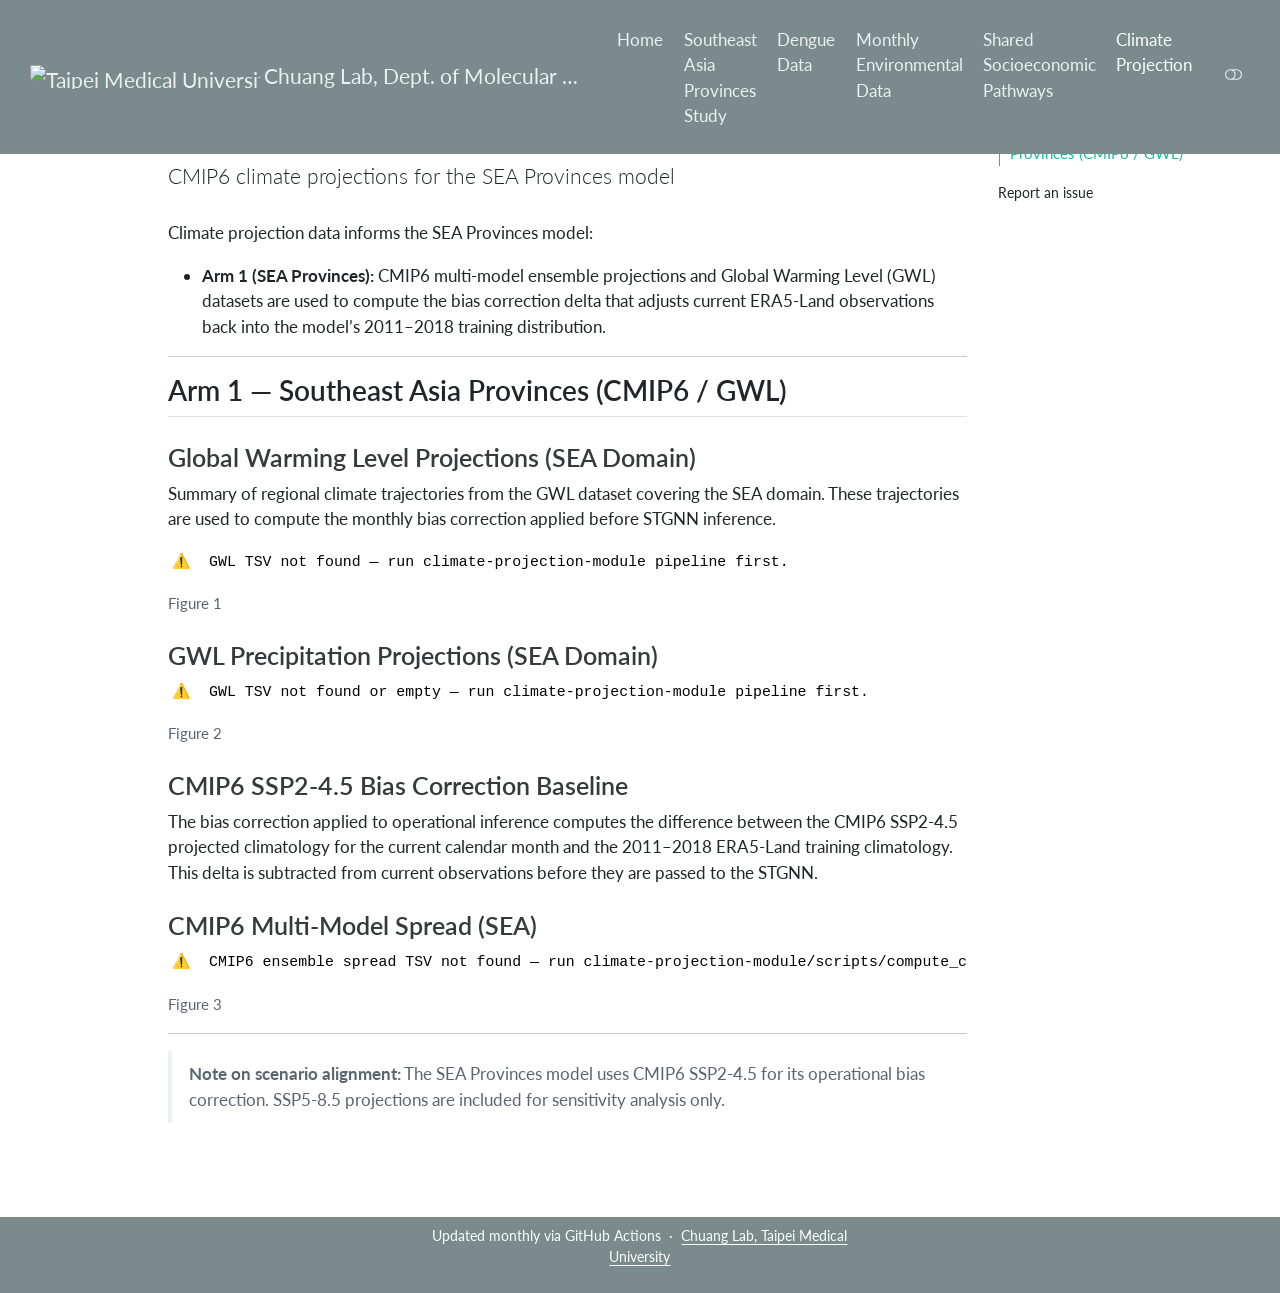
==== commit 65c7dcda: "chore: deploy on push 8d663ca389dfb3b3c8546f3b018a32d57f2c438e 8d663ca389dfb3b3c8546f3b018a32d57f2c4" ====
--- a/climate-projection-data.html
+++ b/climate-projection-data.html
@@ -82,9 +82,9 @@
 <link href="site_libs/quarto-html/quarto-syntax-highlighting-bf27225e3a48a9273f3daa8f8e829971.css" rel="stylesheet" class="quarto-color-scheme-extra" id="quarto-text-highlighting-styles">
 <script src="site_libs/bootstrap/bootstrap.min.js"></script>
 <link href="site_libs/bootstrap/bootstrap-icons.css" rel="stylesheet">
-<link href="site_libs/bootstrap/bootstrap-c38973a47e5296e20ed65e5cfa16cd78.min.css" rel="stylesheet" append-hash="true" class="quarto-color-scheme" id="quarto-bootstrap" data-mode="light">
-<link href="site_libs/bootstrap/bootstrap-dark-431248b8c7171e253c28e4abe2856e53.min.css" rel="stylesheet" append-hash="true" class="quarto-color-scheme quarto-color-alternate" id="quarto-bootstrap" data-mode="dark">
-<link href="site_libs/bootstrap/bootstrap-c38973a47e5296e20ed65e5cfa16cd78.min.css" rel="stylesheet" append-hash="true" class="quarto-color-scheme-extra" id="quarto-bootstrap" data-mode="light">
+<link href="site_libs/bootstrap/bootstrap-3821ddb69565ad29f28acf34e18e8c49.min.css" rel="stylesheet" append-hash="true" class="quarto-color-scheme" id="quarto-bootstrap" data-mode="light">
+<link href="site_libs/bootstrap/bootstrap-dark-64ce9470b5c207186356e1f14878d843.min.css" rel="stylesheet" append-hash="true" class="quarto-color-scheme quarto-color-alternate" id="quarto-bootstrap" data-mode="dark">
+<link href="site_libs/bootstrap/bootstrap-3821ddb69565ad29f28acf34e18e8c49.min.css" rel="stylesheet" append-hash="true" class="quarto-color-scheme-extra" id="quarto-bootstrap" data-mode="light">
 <script id="quarto-search-options" type="application/json">{
   "location": "navbar",
   "copy-button": false,
@@ -306,10 +306,6 @@
   <li class="nav-item">
     <a class="nav-link" href="./sea-provinces-study-results.html"> 
 <span class="menu-text">Southeast Asia Provinces Study</span></a>
-  </li>  
-  <li class="nav-item">
-    <a class="nav-link" href="./taiwan-bsa-study-results.html"> 
-<span class="menu-text">Taiwan Basic Statistics Area Study</span></a>
   </li>  
   <li class="nav-item">
     <a class="nav-link" href="./dengue-data.html"> 
@@ -358,13 +354,6 @@
   <li><a href="#cmip6-ssp2-4.5-bias-correction-baseline" id="toc-cmip6-ssp2-4.5-bias-correction-baseline" class="nav-link" data-scroll-target="#cmip6-ssp2-4.5-bias-correction-baseline">CMIP6 SSP2-4.5 Bias Correction Baseline</a></li>
   <li><a href="#cmip6-multi-model-spread-sea" id="toc-cmip6-multi-model-spread-sea" class="nav-link" data-scroll-target="#cmip6-multi-model-spread-sea">CMIP6 Multi-Model Spread (SEA)</a></li>
   </ul></li>
-  <li><a href="#arm-2-taiwan-basic-statistics-area-tccip" id="toc-arm-2-taiwan-basic-statistics-area-tccip" class="nav-link" data-scroll-target="#arm-2-taiwan-basic-statistics-area-tccip">Arm 2 — Taiwan Basic Statistics Area (TCCIP)</a>
-  <ul class="collapse">
-  <li><a href="#tccip-temperature-projections-taiwan" id="toc-tccip-temperature-projections-taiwan" class="nav-link" data-scroll-target="#tccip-temperature-projections-taiwan">TCCIP Temperature Projections (Taiwan)</a></li>
-  <li><a href="#tccip-precipitation-projections-taiwan" id="toc-tccip-precipitation-projections-taiwan" class="nav-link" data-scroll-target="#tccip-precipitation-projections-taiwan">TCCIP Precipitation Projections (Taiwan)</a></li>
-  <li><a href="#dengue-suitability-index-taiwan-future-projections" id="toc-dengue-suitability-index-taiwan-future-projections" class="nav-link" data-scroll-target="#dengue-suitability-index-taiwan-future-projections">Dengue Suitability Index — Taiwan Future Projections</a></li>
-  <li><a href="#comparison-sea-vs-taiwan-climate-trajectories" id="toc-comparison-sea-vs-taiwan-climate-trajectories" class="nav-link" data-scroll-target="#comparison-sea-vs-taiwan-climate-trajectories">Comparison: SEA vs Taiwan Climate Trajectories</a></li>
-  </ul></li>
   </ul>
 <div class="toc-actions"><ul><li><a href="https://github.com/chuang-lab-DMPTD-TMU/dengue-fever-EWS/issues/new" class="toc-action"><i class="bi bi-github"></i>Report an issue</a></li></ul></div></nav>
     </div>
@@ -375,7 +364,7 @@
 <header id="title-block-header" class="quarto-title-block default">
 <div class="quarto-title">
 <div class="quarto-title-block"><div><h1 class="title">Climate Projection Data</h1><button type="button" class="btn code-tools-button" id="quarto-code-tools-source"><i class="bi"></i> Code</button></div></div>
-<p class="subtitle lead">CMIP6 climate projections for the SEA Provinces model and TCCIP projections for the Taiwan BSA model</p>
+<p class="subtitle lead">CMIP6 climate projections for the SEA Provinces model</p>
 </div>
 
 
@@ -392,10 +381,9 @@
 </header>
 
 
-<p>Climate projection data informs both study arms, but from different sources suited to each geography:</p>
+<p>Climate projection data informs the SEA Provinces model:</p>
 <ul>
 <li><strong>Arm 1 (SEA Provinces):</strong> CMIP6 multi-model ensemble projections and Global Warming Level (GWL) datasets are used to compute the bias correction delta that adjusts current ERA5-Land observations back into the model’s 2011–2018 training distribution.</li>
-<li><strong>Arm 2 (Taiwan BSA):</strong> TCCIP (Taiwan Climate Change Projection Information and Adaptation Knowledge Platform) provides high-resolution downscaled projections specifically for Taiwan, used to quantify future dengue suitability under different warming scenarios.</li>
 </ul>
 <hr>
 <section id="arm-1-southeast-asia-provinces-cmip6-gwl" class="level2">
@@ -450,87 +438,8 @@
 </figure>
 </div>
 <hr>
-</section>
-</section>
-<section id="arm-2-taiwan-basic-statistics-area-tccip" class="level2">
-<h2 class="anchored" data-anchor-id="arm-2-taiwan-basic-statistics-area-tccip">Arm 2 — Taiwan Basic Statistics Area (TCCIP)</h2>
-<p>TCCIP provides high-resolution statistically and dynamically downscaled climate projections specifically covering Taiwan. The projections are used to characterise future dengue suitability at BSA level under different warming scenarios.</p>
-<section id="tccip-temperature-projections-taiwan" class="level3">
-<h3 class="anchored" data-anchor-id="tccip-temperature-projections-taiwan">TCCIP Temperature Projections (Taiwan)</h3>
-<div class="callout callout-style-default callout-warning callout-titled">
-<div class="callout-header d-flex align-content-center">
-<div class="callout-icon-container">
-<i class="callout-icon"></i>
-</div>
-<div class="callout-title-container flex-fill">
-Warning
-</div>
-</div>
-<div class="callout-body-container callout-body">
-<p><strong>Placeholder</strong> — TCCIP temperature projections for Taiwan are not yet integrated into the site pipeline. This section will display county- and BSA-level temperature trajectories under RCP4.5 and RCP8.5 (TCCIP uses RCP rather than SSP nomenclature for its downscaled products) once the climate-projection-module/scripts/extract_tccip.py pipeline is operational.</p>
-</div>
-</div>
-<div id="fig-tccip-temp" class="cell quarto-float quarto-figure quarto-figure-center anchored" data-execution_count="6">
-<figure class="quarto-float quarto-float-fig figure">
-<div aria-describedby="fig-tccip-temp-caption-0ceaefa1-69ba-4598-a22c-09a6ac19f8ca">
-<div class="cell-output cell-output-stdout">
-<pre><code>⚠️  TCCIP temperature TSV not found — run climate-projection-module/scripts/extract_tccip.py first.</code></pre>
-</div>
-</div>
-<figcaption class="quarto-float-caption-bottom quarto-float-caption quarto-float-fig quarto-uncaptioned" id="fig-tccip-temp-caption-0ceaefa1-69ba-4598-a22c-09a6ac19f8ca">
-Figure&nbsp;4
-</figcaption>
-</figure>
-</div>
-</section>
-<section id="tccip-precipitation-projections-taiwan" class="level3">
-<h3 class="anchored" data-anchor-id="tccip-precipitation-projections-taiwan">TCCIP Precipitation Projections (Taiwan)</h3>
-<div id="fig-tccip-precip" class="cell quarto-float quarto-figure quarto-figure-center anchored" data-execution_count="7">
-<figure class="quarto-float quarto-float-fig figure">
-<div aria-describedby="fig-tccip-precip-caption-0ceaefa1-69ba-4598-a22c-09a6ac19f8ca">
-<div class="cell-output cell-output-stdout">
-<pre><code>⚠️  TCCIP precipitation TSV not found — run climate-projection-module/scripts/extract_tccip.py first.</code></pre>
-</div>
-</div>
-<figcaption class="quarto-float-caption-bottom quarto-float-caption quarto-float-fig quarto-uncaptioned" id="fig-tccip-precip-caption-0ceaefa1-69ba-4598-a22c-09a6ac19f8ca">
-Figure&nbsp;5
-</figcaption>
-</figure>
-</div>
-</section>
-<section id="dengue-suitability-index-taiwan-future-projections" class="level3">
-<h3 class="anchored" data-anchor-id="dengue-suitability-index-taiwan-future-projections">Dengue Suitability Index — Taiwan Future Projections</h3>
-<p>The climate suitability index for <em>Aedes aegypti</em> and <em>Aedes albopictus</em> transmission is computed from TCCIP temperature and precipitation projections using the Mordecai et al.&nbsp;thermal performance curve framework.</p>
-<div id="fig-tccip-suitability" class="cell quarto-float quarto-figure quarto-figure-center anchored" data-execution_count="8">
-<figure class="quarto-float quarto-float-fig figure">
-<div aria-describedby="fig-tccip-suitability-caption-0ceaefa1-69ba-4598-a22c-09a6ac19f8ca">
-<div class="cell-output cell-output-stdout">
-<pre><code>⚠️  TCCIP suitability index not yet computed — implement climate-projection-module/scripts/compute_suitability_taiwan.py first.</code></pre>
-</div>
-</div>
-<figcaption class="quarto-float-caption-bottom quarto-float-caption quarto-float-fig quarto-uncaptioned" id="fig-tccip-suitability-caption-0ceaefa1-69ba-4598-a22c-09a6ac19f8ca">
-Figure&nbsp;6
-</figcaption>
-</figure>
-</div>
-</section>
-<section id="comparison-sea-vs-taiwan-climate-trajectories" class="level3">
-<h3 class="anchored" data-anchor-id="comparison-sea-vs-taiwan-climate-trajectories">Comparison: SEA vs Taiwan Climate Trajectories</h3>
-<div id="fig-comparison" class="cell quarto-float quarto-figure quarto-figure-center anchored" data-execution_count="9">
-<figure class="quarto-float quarto-float-fig figure">
-<div aria-describedby="fig-comparison-caption-0ceaefa1-69ba-4598-a22c-09a6ac19f8ca">
-<div class="cell-output cell-output-stdout">
-<pre><code>⚠️  Comparison figure not yet available — requires both CMIP6 and TCCIP pipelines to be complete.</code></pre>
-</div>
-</div>
-<figcaption class="quarto-float-caption-bottom quarto-float-caption quarto-float-fig quarto-uncaptioned" id="fig-comparison-caption-0ceaefa1-69ba-4598-a22c-09a6ac19f8ca">
-Figure&nbsp;7
-</figcaption>
-</figure>
-</div>
-<hr>
 <blockquote class="blockquote">
-<p><strong>Note on scenario alignment:</strong> The SEA Provinces model uses CMIP6 SSP2-4.5 for its operational bias correction. The Taiwan BSA model uses TCCIP RCP4.5 as the primary scenario, which is approximately equivalent in radiative forcing. SSP5-8.5 / RCP8.5 projections are included for sensitivity analysis only.</p>
+<p><strong>Note on scenario alignment:</strong> The SEA Provinces model uses CMIP6 SSP2-4.5 for its operational bias correction. SSP5-8.5 projections are included for sensitivity analysis only.</p>
 </blockquote>
 
 
@@ -1004,242 +913,152 @@
     }
   });
   </script><div class="modal fade" id="quarto-embedded-source-code-modal" tabindex="-1" aria-labelledby="quarto-embedded-source-code-modal-label" aria-hidden="true"><div class="modal-dialog modal-dialog-scrollable"><div class="modal-content"><div class="modal-header"><h5 class="modal-title" id="quarto-embedded-source-code-modal-label">Source Code</h5><button class="btn-close" data-bs-dismiss="modal"></button></div><div class="modal-body"><div class="">
-<div class="code-copy-outer-scaffold"><div class="sourceCode" id="cb8" data-shortcodes="false"><pre class="sourceCode markdown code-with-copy"><code class="sourceCode markdown"><span id="cb8-1"><a href="#cb8-1" aria-hidden="true" tabindex="-1"></a><span class="co">---</span></span>
-<span id="cb8-2"><a href="#cb8-2" aria-hidden="true" tabindex="-1"></a><span class="an">title:</span><span class="co"> "Climate Projection Data"</span></span>
-<span id="cb8-3"><a href="#cb8-3" aria-hidden="true" tabindex="-1"></a><span class="an">subtitle:</span><span class="co"> "CMIP6 climate projections for the SEA Provinces model and TCCIP projections for the Taiwan BSA model"</span></span>
-<span id="cb8-4"><a href="#cb8-4" aria-hidden="true" tabindex="-1"></a><span class="co">---</span></span>
-<span id="cb8-5"><a href="#cb8-5" aria-hidden="true" tabindex="-1"></a></span>
-<span id="cb8-8"><a href="#cb8-8" aria-hidden="true" tabindex="-1"></a><span class="in">```{python}</span></span>
-<span id="cb8-9"><a href="#cb8-9" aria-hidden="true" tabindex="-1"></a><span class="co">#| echo: false</span></span>
-<span id="cb8-10"><a href="#cb8-10" aria-hidden="true" tabindex="-1"></a><span class="co">#| output: false</span></span>
-<span id="cb8-11"><a href="#cb8-11" aria-hidden="true" tabindex="-1"></a><span class="im">import</span> pathlib</span>
-<span id="cb8-12"><a href="#cb8-12" aria-hidden="true" tabindex="-1"></a><span class="im">import</span> pandas <span class="im">as</span> pd</span>
-<span id="cb8-13"><a href="#cb8-13" aria-hidden="true" tabindex="-1"></a></span>
-<span id="cb8-14"><a href="#cb8-14" aria-hidden="true" tabindex="-1"></a>climate_dir <span class="op">=</span> pathlib.Path(<span class="st">"../climate-projection-module/data/processed"</span>)</span>
-<span id="cb8-15"><a href="#cb8-15" aria-hidden="true" tabindex="-1"></a><span class="in">```</span></span>
-<span id="cb8-16"><a href="#cb8-16" aria-hidden="true" tabindex="-1"></a></span>
-<span id="cb8-17"><a href="#cb8-17" aria-hidden="true" tabindex="-1"></a>Climate projection data informs both study arms, but from different sources suited to each geography:</span>
-<span id="cb8-18"><a href="#cb8-18" aria-hidden="true" tabindex="-1"></a></span>
-<span id="cb8-19"><a href="#cb8-19" aria-hidden="true" tabindex="-1"></a><span class="ss">- </span>**Arm 1 (SEA Provinces):** CMIP6 multi-model ensemble projections and Global Warming Level (GWL) datasets</span>
-<span id="cb8-20"><a href="#cb8-20" aria-hidden="true" tabindex="-1"></a>  are used to compute the bias correction delta that adjusts current ERA5-Land observations back into the</span>
-<span id="cb8-21"><a href="#cb8-21" aria-hidden="true" tabindex="-1"></a>  model's 2011–2018 training distribution.</span>
-<span id="cb8-22"><a href="#cb8-22" aria-hidden="true" tabindex="-1"></a><span class="ss">- </span>**Arm 2 (Taiwan BSA):** TCCIP (Taiwan Climate Change Projection Information and Adaptation Knowledge</span>
-<span id="cb8-23"><a href="#cb8-23" aria-hidden="true" tabindex="-1"></a>  Platform) provides high-resolution downscaled projections specifically for Taiwan, used to quantify future</span>
-<span id="cb8-24"><a href="#cb8-24" aria-hidden="true" tabindex="-1"></a>  dengue suitability under different warming scenarios.</span>
-<span id="cb8-25"><a href="#cb8-25" aria-hidden="true" tabindex="-1"></a></span>
-<span id="cb8-26"><a href="#cb8-26" aria-hidden="true" tabindex="-1"></a>---</span>
-<span id="cb8-27"><a href="#cb8-27" aria-hidden="true" tabindex="-1"></a></span>
-<span id="cb8-28"><a href="#cb8-28" aria-hidden="true" tabindex="-1"></a><span class="fu">## Arm 1 — Southeast Asia Provinces (CMIP6 / GWL)</span></span>
-<span id="cb8-29"><a href="#cb8-29" aria-hidden="true" tabindex="-1"></a></span>
-<span id="cb8-30"><a href="#cb8-30" aria-hidden="true" tabindex="-1"></a><span class="fu">### Global Warming Level Projections (SEA Domain)</span></span>
-<span id="cb8-31"><a href="#cb8-31" aria-hidden="true" tabindex="-1"></a></span>
-<span id="cb8-32"><a href="#cb8-32" aria-hidden="true" tabindex="-1"></a>Summary of regional climate trajectories from the GWL dataset covering the SEA domain.</span>
-<span id="cb8-33"><a href="#cb8-33" aria-hidden="true" tabindex="-1"></a>These trajectories are used to compute the monthly bias correction applied before STGNN inference.</span>
-<span id="cb8-34"><a href="#cb8-34" aria-hidden="true" tabindex="-1"></a></span>
-<span id="cb8-37"><a href="#cb8-37" aria-hidden="true" tabindex="-1"></a><span class="in">```{python}</span></span>
-<span id="cb8-38"><a href="#cb8-38" aria-hidden="true" tabindex="-1"></a><span class="co">#| echo: false</span></span>
-<span id="cb8-39"><a href="#cb8-39" aria-hidden="true" tabindex="-1"></a><span class="co">#| label: fig-gwl-temp</span></span>
-<span id="cb8-40"><a href="#cb8-40" aria-hidden="true" tabindex="-1"></a><span class="co">#| fig-cap: "Mean temperature trajectories across Global Warming Levels for the SEA region."</span></span>
-<span id="cb8-41"><a href="#cb8-41" aria-hidden="true" tabindex="-1"></a></span>
-<span id="cb8-42"><a href="#cb8-42" aria-hidden="true" tabindex="-1"></a><span class="im">import</span> plotly.graph_objects <span class="im">as</span> go</span>
-<span id="cb8-43"><a href="#cb8-43" aria-hidden="true" tabindex="-1"></a></span>
-<span id="cb8-44"><a href="#cb8-44" aria-hidden="true" tabindex="-1"></a>gwl_path <span class="op">=</span> pathlib.Path(<span class="st">"../climate-projection-module/data/processed/TSV/GWL_NetCDF/gwl_all_sliced.tsv"</span>)</span>
-<span id="cb8-45"><a href="#cb8-45" aria-hidden="true" tabindex="-1"></a></span>
-<span id="cb8-46"><a href="#cb8-46" aria-hidden="true" tabindex="-1"></a>gwl_monthly <span class="op">=</span> pd.DataFrame()</span>
-<span id="cb8-47"><a href="#cb8-47" aria-hidden="true" tabindex="-1"></a><span class="cf">if</span> <span class="kw">not</span> gwl_path.exists():</span>
-<span id="cb8-48"><a href="#cb8-48" aria-hidden="true" tabindex="-1"></a>    <span class="bu">print</span>(<span class="st">"⚠️  GWL TSV not found — run climate-projection-module pipeline first."</span>)</span>
-<span id="cb8-49"><a href="#cb8-49" aria-hidden="true" tabindex="-1"></a><span class="cf">else</span>:</span>
-<span id="cb8-50"><a href="#cb8-50" aria-hidden="true" tabindex="-1"></a>    gwl <span class="op">=</span> pd.read_csv(gwl_path, sep<span class="op">=</span><span class="st">"</span><span class="ch">\t</span><span class="st">"</span>, parse_dates<span class="op">=</span>[<span class="st">"time"</span>])</span>
-<span id="cb8-51"><a href="#cb8-51" aria-hidden="true" tabindex="-1"></a>    <span class="cf">if</span> gwl.empty:</span>
-<span id="cb8-52"><a href="#cb8-52" aria-hidden="true" tabindex="-1"></a>        <span class="bu">print</span>(<span class="st">"⚠️  GWL TSV is empty — no data to plot."</span>)</span>
-<span id="cb8-53"><a href="#cb8-53" aria-hidden="true" tabindex="-1"></a>    <span class="cf">else</span>:</span>
-<span id="cb8-54"><a href="#cb8-54" aria-hidden="true" tabindex="-1"></a>        gwl_monthly <span class="op">=</span> gwl.groupby([<span class="st">"gwl"</span>, gwl[<span class="st">"time"</span>].dt.to_period(<span class="st">"M"</span>)]).mean(numeric_only<span class="op">=</span><span class="va">True</span>).reset_index()</span>
-<span id="cb8-55"><a href="#cb8-55" aria-hidden="true" tabindex="-1"></a>        gwl_monthly[<span class="st">"time"</span>] <span class="op">=</span> gwl_monthly[<span class="st">"time"</span>].astype(<span class="bu">str</span>)</span>
-<span id="cb8-56"><a href="#cb8-56" aria-hidden="true" tabindex="-1"></a></span>
-<span id="cb8-57"><a href="#cb8-57" aria-hidden="true" tabindex="-1"></a>        fig <span class="op">=</span> go.Figure()</span>
-<span id="cb8-58"><a href="#cb8-58" aria-hidden="true" tabindex="-1"></a>        <span class="cf">for</span> gwl_val <span class="kw">in</span> <span class="bu">sorted</span>(gwl_monthly[<span class="st">"gwl"</span>].unique()):</span>
-<span id="cb8-59"><a href="#cb8-59" aria-hidden="true" tabindex="-1"></a>            subset <span class="op">=</span> gwl_monthly[gwl_monthly[<span class="st">"gwl"</span>] <span class="op">==</span> gwl_val]</span>
-<span id="cb8-60"><a href="#cb8-60" aria-hidden="true" tabindex="-1"></a>            fig.add_trace(go.Scatter(</span>
-<span id="cb8-61"><a href="#cb8-61" aria-hidden="true" tabindex="-1"></a>                x<span class="op">=</span>subset[<span class="st">"time"</span>], y<span class="op">=</span>subset[<span class="st">"temp_avg"</span>],</span>
-<span id="cb8-62"><a href="#cb8-62" aria-hidden="true" tabindex="-1"></a>                mode<span class="op">=</span><span class="st">"lines"</span>, name<span class="op">=</span><span class="ss">f"GWL </span><span class="sc">{</span>gwl_val<span class="sc">}</span><span class="ss">°C"</span>,</span>
-<span id="cb8-63"><a href="#cb8-63" aria-hidden="true" tabindex="-1"></a>            ))</span>
-<span id="cb8-64"><a href="#cb8-64" aria-hidden="true" tabindex="-1"></a>        fig.update_layout(</span>
-<span id="cb8-65"><a href="#cb8-65" aria-hidden="true" tabindex="-1"></a>            title<span class="op">=</span><span class="st">"Mean Temperature by Global Warming Level — SEA"</span>,</span>
-<span id="cb8-66"><a href="#cb8-66" aria-hidden="true" tabindex="-1"></a>            xaxis_title<span class="op">=</span><span class="st">"Month"</span>, yaxis_title<span class="op">=</span><span class="st">"Temperature (°C)"</span>,</span>
-<span id="cb8-67"><a href="#cb8-67" aria-hidden="true" tabindex="-1"></a>            legend_title<span class="op">=</span><span class="st">"GWL Scenario"</span>, height<span class="op">=</span><span class="dv">400</span>,</span>
-<span id="cb8-68"><a href="#cb8-68" aria-hidden="true" tabindex="-1"></a>        )</span>
-<span id="cb8-69"><a href="#cb8-69" aria-hidden="true" tabindex="-1"></a>        fig.show()</span>
-<span id="cb8-70"><a href="#cb8-70" aria-hidden="true" tabindex="-1"></a><span class="in">```</span></span>
-<span id="cb8-71"><a href="#cb8-71" aria-hidden="true" tabindex="-1"></a></span>
-<span id="cb8-72"><a href="#cb8-72" aria-hidden="true" tabindex="-1"></a><span class="fu">### GWL Precipitation Projections (SEA Domain)</span></span>
-<span id="cb8-73"><a href="#cb8-73" aria-hidden="true" tabindex="-1"></a></span>
-<span id="cb8-76"><a href="#cb8-76" aria-hidden="true" tabindex="-1"></a><span class="in">```{python}</span></span>
-<span id="cb8-77"><a href="#cb8-77" aria-hidden="true" tabindex="-1"></a><span class="co">#| echo: false</span></span>
-<span id="cb8-78"><a href="#cb8-78" aria-hidden="true" tabindex="-1"></a><span class="co">#| label: fig-gwl-precip</span></span>
-<span id="cb8-79"><a href="#cb8-79" aria-hidden="true" tabindex="-1"></a><span class="co">#| fig-cap: "Mean precipitation trajectories across Global Warming Levels for the SEA region."</span></span>
-<span id="cb8-80"><a href="#cb8-80" aria-hidden="true" tabindex="-1"></a></span>
-<span id="cb8-81"><a href="#cb8-81" aria-hidden="true" tabindex="-1"></a><span class="cf">if</span> <span class="kw">not</span> gwl_path.exists() <span class="kw">or</span> gwl_monthly.empty:</span>
-<span id="cb8-82"><a href="#cb8-82" aria-hidden="true" tabindex="-1"></a>    <span class="bu">print</span>(<span class="st">"⚠️  GWL TSV not found or empty — run climate-projection-module pipeline first."</span>)</span>
-<span id="cb8-83"><a href="#cb8-83" aria-hidden="true" tabindex="-1"></a><span class="cf">else</span>:</span>
-<span id="cb8-84"><a href="#cb8-84" aria-hidden="true" tabindex="-1"></a>    fig <span class="op">=</span> go.Figure()</span>
-<span id="cb8-85"><a href="#cb8-85" aria-hidden="true" tabindex="-1"></a>    <span class="cf">for</span> gwl_val <span class="kw">in</span> <span class="bu">sorted</span>(gwl_monthly[<span class="st">"gwl"</span>].unique()):</span>
-<span id="cb8-86"><a href="#cb8-86" aria-hidden="true" tabindex="-1"></a>        subset <span class="op">=</span> gwl_monthly[gwl_monthly[<span class="st">"gwl"</span>] <span class="op">==</span> gwl_val]</span>
-<span id="cb8-87"><a href="#cb8-87" aria-hidden="true" tabindex="-1"></a>        <span class="cf">if</span> <span class="st">"precip_avg"</span> <span class="kw">in</span> subset.columns:</span>
-<span id="cb8-88"><a href="#cb8-88" aria-hidden="true" tabindex="-1"></a>            fig.add_trace(go.Scatter(</span>
-<span id="cb8-89"><a href="#cb8-89" aria-hidden="true" tabindex="-1"></a>                x<span class="op">=</span>subset[<span class="st">"time"</span>], y<span class="op">=</span>subset[<span class="st">"precip_avg"</span>],</span>
-<span id="cb8-90"><a href="#cb8-90" aria-hidden="true" tabindex="-1"></a>                mode<span class="op">=</span><span class="st">"lines"</span>, name<span class="op">=</span><span class="ss">f"GWL </span><span class="sc">{</span>gwl_val<span class="sc">}</span><span class="ss">°C"</span>,</span>
-<span id="cb8-91"><a href="#cb8-91" aria-hidden="true" tabindex="-1"></a>            ))</span>
-<span id="cb8-92"><a href="#cb8-92" aria-hidden="true" tabindex="-1"></a>    <span class="cf">if</span> fig.data:</span>
-<span id="cb8-93"><a href="#cb8-93" aria-hidden="true" tabindex="-1"></a>        fig.update_layout(</span>
-<span id="cb8-94"><a href="#cb8-94" aria-hidden="true" tabindex="-1"></a>            title<span class="op">=</span><span class="st">"Mean Precipitation by Global Warming Level — SEA"</span>,</span>
-<span id="cb8-95"><a href="#cb8-95" aria-hidden="true" tabindex="-1"></a>            xaxis_title<span class="op">=</span><span class="st">"Month"</span>, yaxis_title<span class="op">=</span><span class="st">"Precipitation (mm)"</span>,</span>
-<span id="cb8-96"><a href="#cb8-96" aria-hidden="true" tabindex="-1"></a>            legend_title<span class="op">=</span><span class="st">"GWL Scenario"</span>, height<span class="op">=</span><span class="dv">400</span>,</span>
-<span id="cb8-97"><a href="#cb8-97" aria-hidden="true" tabindex="-1"></a>        )</span>
-<span id="cb8-98"><a href="#cb8-98" aria-hidden="true" tabindex="-1"></a>        fig.show()</span>
-<span id="cb8-99"><a href="#cb8-99" aria-hidden="true" tabindex="-1"></a>    <span class="cf">else</span>:</span>
-<span id="cb8-100"><a href="#cb8-100" aria-hidden="true" tabindex="-1"></a>        <span class="bu">print</span>(<span class="st">"⚠️  Precipitation column not found in GWL TSV — check gwl_all_sliced.tsv column names."</span>)</span>
-<span id="cb8-101"><a href="#cb8-101" aria-hidden="true" tabindex="-1"></a><span class="in">```</span></span>
-<span id="cb8-102"><a href="#cb8-102" aria-hidden="true" tabindex="-1"></a></span>
-<span id="cb8-103"><a href="#cb8-103" aria-hidden="true" tabindex="-1"></a><span class="fu">### CMIP6 SSP2-4.5 Bias Correction Baseline</span></span>
-<span id="cb8-104"><a href="#cb8-104" aria-hidden="true" tabindex="-1"></a></span>
-<span id="cb8-105"><a href="#cb8-105" aria-hidden="true" tabindex="-1"></a>The bias correction applied to operational inference computes the difference between the CMIP6 SSP2-4.5</span>
-<span id="cb8-106"><a href="#cb8-106" aria-hidden="true" tabindex="-1"></a>projected climatology for the current calendar month and the 2011–2018 ERA5-Land training climatology.</span>
-<span id="cb8-107"><a href="#cb8-107" aria-hidden="true" tabindex="-1"></a>This delta is subtracted from current observations before they are passed to the STGNN.</span>
-<span id="cb8-108"><a href="#cb8-108" aria-hidden="true" tabindex="-1"></a></span>
-<span id="cb8-111"><a href="#cb8-111" aria-hidden="true" tabindex="-1"></a><span class="in">```{python}</span></span>
-<span id="cb8-112"><a href="#cb8-112" aria-hidden="true" tabindex="-1"></a><span class="co">#| echo: false</span></span>
-<span id="cb8-113"><a href="#cb8-113" aria-hidden="true" tabindex="-1"></a><span class="co">#| label: tbl-bias-correction</span></span>
-<span id="cb8-114"><a href="#cb8-114" aria-hidden="true" tabindex="-1"></a><span class="co">#| tbl-cap: "Monthly bias correction deltas (CMIP6 SSP2-4.5 minus 2011–2018 ERA5 baseline) across all calendar months."</span></span>
-<span id="cb8-115"><a href="#cb8-115" aria-hidden="true" tabindex="-1"></a></span>
-<span id="cb8-116"><a href="#cb8-116" aria-hidden="true" tabindex="-1"></a>deltas_path <span class="op">=</span> pathlib.Path(<span class="st">"data/climate_deltas.json"</span>)</span>
-<span id="cb8-117"><a href="#cb8-117" aria-hidden="true" tabindex="-1"></a><span class="im">import</span> json</span>
-<span id="cb8-118"><a href="#cb8-118" aria-hidden="true" tabindex="-1"></a></span>
-<span id="cb8-119"><a href="#cb8-119" aria-hidden="true" tabindex="-1"></a><span class="cf">if</span> <span class="kw">not</span> deltas_path.exists():</span>
-<span id="cb8-120"><a href="#cb8-120" aria-hidden="true" tabindex="-1"></a>    <span class="bu">print</span>(<span class="st">"⚠️  climate_deltas.json not found — run site/scripts/apply_climate_delta.py first."</span>)</span>
-<span id="cb8-121"><a href="#cb8-121" aria-hidden="true" tabindex="-1"></a><span class="cf">else</span>:</span>
-<span id="cb8-122"><a href="#cb8-122" aria-hidden="true" tabindex="-1"></a>    deltas <span class="op">=</span> json.loads(deltas_path.read_text())</span>
-<span id="cb8-123"><a href="#cb8-123" aria-hidden="true" tabindex="-1"></a>    rows <span class="op">=</span> []</span>
-<span id="cb8-124"><a href="#cb8-124" aria-hidden="true" tabindex="-1"></a>    <span class="cf">for</span> month, feat_dict <span class="kw">in</span> deltas.items():</span>
-<span id="cb8-125"><a href="#cb8-125" aria-hidden="true" tabindex="-1"></a>        <span class="cf">if</span> month <span class="op">==</span> <span class="st">"annual_mean"</span>:</span>
-<span id="cb8-126"><a href="#cb8-126" aria-hidden="true" tabindex="-1"></a>            <span class="cf">continue</span></span>
-<span id="cb8-127"><a href="#cb8-127" aria-hidden="true" tabindex="-1"></a>        <span class="cf">for</span> feat, val <span class="kw">in</span> feat_dict.items():</span>
-<span id="cb8-128"><a href="#cb8-128" aria-hidden="true" tabindex="-1"></a>            rows.append({<span class="st">"Month"</span>: month, <span class="st">"Feature"</span>: feat, <span class="st">"Delta"</span>: <span class="bu">round</span>(val, <span class="dv">4</span>)})</span>
-<span id="cb8-129"><a href="#cb8-129" aria-hidden="true" tabindex="-1"></a>    <span class="cf">if</span> <span class="kw">not</span> rows:</span>
-<span id="cb8-130"><a href="#cb8-130" aria-hidden="true" tabindex="-1"></a>        <span class="bu">print</span>(<span class="st">"⚠️  climate_deltas.json has no per-month data — run site/scripts/apply_climate_delta.py first."</span>)</span>
-<span id="cb8-131"><a href="#cb8-131" aria-hidden="true" tabindex="-1"></a>    <span class="cf">else</span>:</span>
-<span id="cb8-132"><a href="#cb8-132" aria-hidden="true" tabindex="-1"></a>        df_deltas <span class="op">=</span> pd.DataFrame(rows).pivot(index<span class="op">=</span><span class="st">"Month"</span>, columns<span class="op">=</span><span class="st">"Feature"</span>, values<span class="op">=</span><span class="st">"Delta"</span>)</span>
-<span id="cb8-133"><a href="#cb8-133" aria-hidden="true" tabindex="-1"></a>        df_deltas.style.<span class="bu">format</span>(precision<span class="op">=</span><span class="dv">4</span>).background_gradient(cmap<span class="op">=</span><span class="st">"RdBu_r"</span>, axis<span class="op">=</span><span class="va">None</span>)</span>
-<span id="cb8-134"><a href="#cb8-134" aria-hidden="true" tabindex="-1"></a><span class="in">```</span></span>
-<span id="cb8-135"><a href="#cb8-135" aria-hidden="true" tabindex="-1"></a></span>
-<span id="cb8-136"><a href="#cb8-136" aria-hidden="true" tabindex="-1"></a><span class="fu">### CMIP6 Multi-Model Spread (SEA)</span></span>
-<span id="cb8-137"><a href="#cb8-137" aria-hidden="true" tabindex="-1"></a></span>
-<span id="cb8-140"><a href="#cb8-140" aria-hidden="true" tabindex="-1"></a><span class="in">```{python}</span></span>
-<span id="cb8-141"><a href="#cb8-141" aria-hidden="true" tabindex="-1"></a><span class="co">#| echo: false</span></span>
-<span id="cb8-142"><a href="#cb8-142" aria-hidden="true" tabindex="-1"></a><span class="co">#| label: fig-cmip6-spread</span></span>
-<span id="cb8-143"><a href="#cb8-143" aria-hidden="true" tabindex="-1"></a><span class="co">#| fig-cap: "Placeholder: Inter-model spread across CMIP6 ensemble members for SEA temperature and precipitation under SSP2-4.5."</span></span>
-<span id="cb8-144"><a href="#cb8-144" aria-hidden="true" tabindex="-1"></a></span>
-<span id="cb8-145"><a href="#cb8-145" aria-hidden="true" tabindex="-1"></a>cmip6_path <span class="op">=</span> climate_dir <span class="op">/</span> <span class="st">"TSV/CMIP6/cmip6_ensemble_spread.tsv"</span></span>
-<span id="cb8-146"><a href="#cb8-146" aria-hidden="true" tabindex="-1"></a><span class="cf">if</span> <span class="kw">not</span> cmip6_path.exists():</span>
-<span id="cb8-147"><a href="#cb8-147" aria-hidden="true" tabindex="-1"></a>    <span class="bu">print</span>(<span class="st">"⚠️  CMIP6 ensemble spread TSV not found — run climate-projection-module/scripts/compute_cmip6_spread.py first."</span>)</span>
-<span id="cb8-148"><a href="#cb8-148" aria-hidden="true" tabindex="-1"></a><span class="cf">else</span>:</span>
-<span id="cb8-149"><a href="#cb8-149" aria-hidden="true" tabindex="-1"></a>    df <span class="op">=</span> pd.read_csv(cmip6_path, sep<span class="op">=</span><span class="st">"</span><span class="ch">\t</span><span class="st">"</span>)</span>
-<span id="cb8-150"><a href="#cb8-150" aria-hidden="true" tabindex="-1"></a>    <span class="cf">if</span> df.empty:</span>
-<span id="cb8-151"><a href="#cb8-151" aria-hidden="true" tabindex="-1"></a>        <span class="bu">print</span>(<span class="st">"⚠️  CMIP6 ensemble spread TSV is empty."</span>)</span>
-<span id="cb8-152"><a href="#cb8-152" aria-hidden="true" tabindex="-1"></a>    <span class="cf">else</span>:</span>
-<span id="cb8-153"><a href="#cb8-153" aria-hidden="true" tabindex="-1"></a>        <span class="bu">print</span>(df.head())</span>
-<span id="cb8-154"><a href="#cb8-154" aria-hidden="true" tabindex="-1"></a><span class="in">```</span></span>
-<span id="cb8-155"><a href="#cb8-155" aria-hidden="true" tabindex="-1"></a></span>
-<span id="cb8-156"><a href="#cb8-156" aria-hidden="true" tabindex="-1"></a>---</span>
-<span id="cb8-157"><a href="#cb8-157" aria-hidden="true" tabindex="-1"></a></span>
-<span id="cb8-158"><a href="#cb8-158" aria-hidden="true" tabindex="-1"></a><span class="fu">## Arm 2 — Taiwan Basic Statistics Area (TCCIP)</span></span>
-<span id="cb8-159"><a href="#cb8-159" aria-hidden="true" tabindex="-1"></a></span>
-<span id="cb8-160"><a href="#cb8-160" aria-hidden="true" tabindex="-1"></a>TCCIP provides high-resolution statistically and dynamically downscaled climate projections specifically</span>
-<span id="cb8-161"><a href="#cb8-161" aria-hidden="true" tabindex="-1"></a>covering Taiwan. The projections are used to characterise future dengue suitability at BSA level under</span>
-<span id="cb8-162"><a href="#cb8-162" aria-hidden="true" tabindex="-1"></a>different warming scenarios.</span>
-<span id="cb8-163"><a href="#cb8-163" aria-hidden="true" tabindex="-1"></a></span>
-<span id="cb8-164"><a href="#cb8-164" aria-hidden="true" tabindex="-1"></a><span class="fu">### TCCIP Temperature Projections (Taiwan)</span></span>
-<span id="cb8-165"><a href="#cb8-165" aria-hidden="true" tabindex="-1"></a></span>
-<span id="cb8-166"><a href="#cb8-166" aria-hidden="true" tabindex="-1"></a>::: {.callout-warning}</span>
-<span id="cb8-167"><a href="#cb8-167" aria-hidden="true" tabindex="-1"></a>**Placeholder** — TCCIP temperature projections for Taiwan are not yet integrated into the site pipeline.</span>
-<span id="cb8-168"><a href="#cb8-168" aria-hidden="true" tabindex="-1"></a>This section will display county- and BSA-level temperature trajectories under RCP4.5 and RCP8.5 (TCCIP</span>
-<span id="cb8-169"><a href="#cb8-169" aria-hidden="true" tabindex="-1"></a>uses RCP rather than SSP nomenclature for its downscaled products) once the</span>
-<span id="cb8-170"><a href="#cb8-170" aria-hidden="true" tabindex="-1"></a>climate-projection-module/scripts/extract_tccip.py pipeline is operational.</span>
-<span id="cb8-171"><a href="#cb8-171" aria-hidden="true" tabindex="-1"></a>:::</span>
-<span id="cb8-172"><a href="#cb8-172" aria-hidden="true" tabindex="-1"></a></span>
-<span id="cb8-175"><a href="#cb8-175" aria-hidden="true" tabindex="-1"></a><span class="in">```{python}</span></span>
-<span id="cb8-176"><a href="#cb8-176" aria-hidden="true" tabindex="-1"></a><span class="co">#| echo: false</span></span>
-<span id="cb8-177"><a href="#cb8-177" aria-hidden="true" tabindex="-1"></a><span class="co">#| label: fig-tccip-temp</span></span>
-<span id="cb8-178"><a href="#cb8-178" aria-hidden="true" tabindex="-1"></a><span class="co">#| fig-cap: "Placeholder: TCCIP mean temperature projections for Taiwan counties under RCP4.5 and RCP8.5, 2020–2099."</span></span>
-<span id="cb8-179"><a href="#cb8-179" aria-hidden="true" tabindex="-1"></a></span>
-<span id="cb8-180"><a href="#cb8-180" aria-hidden="true" tabindex="-1"></a>tccip_path <span class="op">=</span> climate_dir <span class="op">/</span> <span class="st">"TSV/TCCIP/tccip_county_temperature.tsv"</span></span>
-<span id="cb8-181"><a href="#cb8-181" aria-hidden="true" tabindex="-1"></a><span class="cf">if</span> <span class="kw">not</span> tccip_path.exists():</span>
-<span id="cb8-182"><a href="#cb8-182" aria-hidden="true" tabindex="-1"></a>    <span class="bu">print</span>(<span class="st">"⚠️  TCCIP temperature TSV not found — run climate-projection-module/scripts/extract_tccip.py first."</span>)</span>
-<span id="cb8-183"><a href="#cb8-183" aria-hidden="true" tabindex="-1"></a><span class="cf">else</span>:</span>
-<span id="cb8-184"><a href="#cb8-184" aria-hidden="true" tabindex="-1"></a>    df <span class="op">=</span> pd.read_csv(tccip_path, sep<span class="op">=</span><span class="st">"</span><span class="ch">\t</span><span class="st">"</span>, parse_dates<span class="op">=</span>[<span class="st">"year"</span>])</span>
-<span id="cb8-185"><a href="#cb8-185" aria-hidden="true" tabindex="-1"></a>    <span class="cf">if</span> df.empty <span class="kw">or</span> <span class="st">"scenario"</span> <span class="kw">not</span> <span class="kw">in</span> df.columns:</span>
-<span id="cb8-186"><a href="#cb8-186" aria-hidden="true" tabindex="-1"></a>        <span class="bu">print</span>(<span class="st">"⚠️  TCCIP temperature TSV is empty or missing expected columns."</span>)</span>
-<span id="cb8-187"><a href="#cb8-187" aria-hidden="true" tabindex="-1"></a>    <span class="cf">else</span>:</span>
-<span id="cb8-188"><a href="#cb8-188" aria-hidden="true" tabindex="-1"></a>        fig <span class="op">=</span> go.Figure()</span>
-<span id="cb8-189"><a href="#cb8-189" aria-hidden="true" tabindex="-1"></a>        <span class="cf">for</span> scenario <span class="kw">in</span> df[<span class="st">"scenario"</span>].unique():</span>
-<span id="cb8-190"><a href="#cb8-190" aria-hidden="true" tabindex="-1"></a>            subset <span class="op">=</span> df[df[<span class="st">"scenario"</span>] <span class="op">==</span> scenario]</span>
-<span id="cb8-191"><a href="#cb8-191" aria-hidden="true" tabindex="-1"></a>            fig.add_trace(go.Scatter(</span>
-<span id="cb8-192"><a href="#cb8-192" aria-hidden="true" tabindex="-1"></a>                x<span class="op">=</span>subset[<span class="st">"year"</span>], y<span class="op">=</span>subset[<span class="st">"temp_mean"</span>],</span>
-<span id="cb8-193"><a href="#cb8-193" aria-hidden="true" tabindex="-1"></a>                mode<span class="op">=</span><span class="st">"lines"</span>, name<span class="op">=</span>scenario,</span>
-<span id="cb8-194"><a href="#cb8-194" aria-hidden="true" tabindex="-1"></a>            ))</span>
-<span id="cb8-195"><a href="#cb8-195" aria-hidden="true" tabindex="-1"></a>        fig.update_layout(</span>
-<span id="cb8-196"><a href="#cb8-196" aria-hidden="true" tabindex="-1"></a>            title<span class="op">=</span><span class="st">"TCCIP Mean Temperature Projections — Taiwan"</span>,</span>
-<span id="cb8-197"><a href="#cb8-197" aria-hidden="true" tabindex="-1"></a>            xaxis_title<span class="op">=</span><span class="st">"Year"</span>, yaxis_title<span class="op">=</span><span class="st">"Temperature (°C)"</span>,</span>
-<span id="cb8-198"><a href="#cb8-198" aria-hidden="true" tabindex="-1"></a>            legend_title<span class="op">=</span><span class="st">"Scenario"</span>, height<span class="op">=</span><span class="dv">400</span>,</span>
-<span id="cb8-199"><a href="#cb8-199" aria-hidden="true" tabindex="-1"></a>        )</span>
-<span id="cb8-200"><a href="#cb8-200" aria-hidden="true" tabindex="-1"></a>        fig.show()</span>
-<span id="cb8-201"><a href="#cb8-201" aria-hidden="true" tabindex="-1"></a><span class="in">```</span></span>
-<span id="cb8-202"><a href="#cb8-202" aria-hidden="true" tabindex="-1"></a></span>
-<span id="cb8-203"><a href="#cb8-203" aria-hidden="true" tabindex="-1"></a><span class="fu">### TCCIP Precipitation Projections (Taiwan)</span></span>
-<span id="cb8-204"><a href="#cb8-204" aria-hidden="true" tabindex="-1"></a></span>
-<span id="cb8-207"><a href="#cb8-207" aria-hidden="true" tabindex="-1"></a><span class="in">```{python}</span></span>
-<span id="cb8-208"><a href="#cb8-208" aria-hidden="true" tabindex="-1"></a><span class="co">#| echo: false</span></span>
-<span id="cb8-209"><a href="#cb8-209" aria-hidden="true" tabindex="-1"></a><span class="co">#| label: fig-tccip-precip</span></span>
-<span id="cb8-210"><a href="#cb8-210" aria-hidden="true" tabindex="-1"></a><span class="co">#| fig-cap: "Placeholder: TCCIP mean precipitation projections for Taiwan under RCP4.5 and RCP8.5."</span></span>
-<span id="cb8-211"><a href="#cb8-211" aria-hidden="true" tabindex="-1"></a></span>
-<span id="cb8-212"><a href="#cb8-212" aria-hidden="true" tabindex="-1"></a>tccip_precip_path <span class="op">=</span> climate_dir <span class="op">/</span> <span class="st">"TSV/TCCIP/tccip_county_precipitation.tsv"</span></span>
-<span id="cb8-213"><a href="#cb8-213" aria-hidden="true" tabindex="-1"></a><span class="cf">if</span> <span class="kw">not</span> tccip_precip_path.exists():</span>
-<span id="cb8-214"><a href="#cb8-214" aria-hidden="true" tabindex="-1"></a>    <span class="bu">print</span>(<span class="st">"⚠️  TCCIP precipitation TSV not found — run climate-projection-module/scripts/extract_tccip.py first."</span>)</span>
-<span id="cb8-215"><a href="#cb8-215" aria-hidden="true" tabindex="-1"></a><span class="cf">else</span>:</span>
-<span id="cb8-216"><a href="#cb8-216" aria-hidden="true" tabindex="-1"></a>    df <span class="op">=</span> pd.read_csv(tccip_precip_path, sep<span class="op">=</span><span class="st">"</span><span class="ch">\t</span><span class="st">"</span>)</span>
-<span id="cb8-217"><a href="#cb8-217" aria-hidden="true" tabindex="-1"></a>    <span class="cf">if</span> df.empty:</span>
-<span id="cb8-218"><a href="#cb8-218" aria-hidden="true" tabindex="-1"></a>        <span class="bu">print</span>(<span class="st">"⚠️  TCCIP precipitation TSV is empty."</span>)</span>
-<span id="cb8-219"><a href="#cb8-219" aria-hidden="true" tabindex="-1"></a>    <span class="cf">else</span>:</span>
-<span id="cb8-220"><a href="#cb8-220" aria-hidden="true" tabindex="-1"></a>        <span class="bu">print</span>(df.head())</span>
-<span id="cb8-221"><a href="#cb8-221" aria-hidden="true" tabindex="-1"></a><span class="in">```</span></span>
-<span id="cb8-222"><a href="#cb8-222" aria-hidden="true" tabindex="-1"></a></span>
-<span id="cb8-223"><a href="#cb8-223" aria-hidden="true" tabindex="-1"></a><span class="fu">### Dengue Suitability Index — Taiwan Future Projections</span></span>
-<span id="cb8-224"><a href="#cb8-224" aria-hidden="true" tabindex="-1"></a></span>
-<span id="cb8-225"><a href="#cb8-225" aria-hidden="true" tabindex="-1"></a>The climate suitability index for *Aedes aegypti* and *Aedes albopictus* transmission is computed from</span>
-<span id="cb8-226"><a href="#cb8-226" aria-hidden="true" tabindex="-1"></a>TCCIP temperature and precipitation projections using the Mordecai et al. thermal performance curve framework.</span>
-<span id="cb8-227"><a href="#cb8-227" aria-hidden="true" tabindex="-1"></a></span>
-<span id="cb8-230"><a href="#cb8-230" aria-hidden="true" tabindex="-1"></a><span class="in">```{python}</span></span>
-<span id="cb8-231"><a href="#cb8-231" aria-hidden="true" tabindex="-1"></a><span class="co">#| echo: false</span></span>
-<span id="cb8-232"><a href="#cb8-232" aria-hidden="true" tabindex="-1"></a><span class="co">#| label: fig-tccip-suitability</span></span>
-<span id="cb8-233"><a href="#cb8-233" aria-hidden="true" tabindex="-1"></a><span class="co">#| fig-cap: "Placeholder: Projected dengue vector suitability index for Taiwan BSAs under RCP4.5 and RCP8.5."</span></span>
-<span id="cb8-234"><a href="#cb8-234" aria-hidden="true" tabindex="-1"></a></span>
-<span id="cb8-235"><a href="#cb8-235" aria-hidden="true" tabindex="-1"></a><span class="bu">print</span>(<span class="st">"⚠️  TCCIP suitability index not yet computed — implement climate-projection-module/scripts/compute_suitability_taiwan.py first."</span>)</span>
-<span id="cb8-236"><a href="#cb8-236" aria-hidden="true" tabindex="-1"></a><span class="in">```</span></span>
-<span id="cb8-237"><a href="#cb8-237" aria-hidden="true" tabindex="-1"></a></span>
-<span id="cb8-238"><a href="#cb8-238" aria-hidden="true" tabindex="-1"></a><span class="fu">### Comparison: SEA vs Taiwan Climate Trajectories</span></span>
-<span id="cb8-239"><a href="#cb8-239" aria-hidden="true" tabindex="-1"></a></span>
-<span id="cb8-242"><a href="#cb8-242" aria-hidden="true" tabindex="-1"></a><span class="in">```{python}</span></span>
-<span id="cb8-243"><a href="#cb8-243" aria-hidden="true" tabindex="-1"></a><span class="co">#| echo: false</span></span>
-<span id="cb8-244"><a href="#cb8-244" aria-hidden="true" tabindex="-1"></a><span class="co">#| label: fig-comparison</span></span>
-<span id="cb8-245"><a href="#cb8-245" aria-hidden="true" tabindex="-1"></a><span class="co">#| fig-cap: "Placeholder: Side-by-side temperature anomaly trajectories for SEA (CMIP6 SSP2-4.5) and Taiwan (TCCIP RCP4.5), relative to 2011–2018 baseline."</span></span>
-<span id="cb8-246"><a href="#cb8-246" aria-hidden="true" tabindex="-1"></a></span>
-<span id="cb8-247"><a href="#cb8-247" aria-hidden="true" tabindex="-1"></a><span class="bu">print</span>(<span class="st">"⚠️  Comparison figure not yet available — requires both CMIP6 and TCCIP pipelines to be complete."</span>)</span>
-<span id="cb8-248"><a href="#cb8-248" aria-hidden="true" tabindex="-1"></a><span class="in">```</span></span>
-<span id="cb8-249"><a href="#cb8-249" aria-hidden="true" tabindex="-1"></a></span>
-<span id="cb8-250"><a href="#cb8-250" aria-hidden="true" tabindex="-1"></a>---</span>
-<span id="cb8-251"><a href="#cb8-251" aria-hidden="true" tabindex="-1"></a></span>
-<span id="cb8-252"><a href="#cb8-252" aria-hidden="true" tabindex="-1"></a><span class="at">&gt; **Note on scenario alignment:** The SEA Provinces model uses CMIP6 SSP2-4.5 for its operational bias</span></span>
-<span id="cb8-253"><a href="#cb8-253" aria-hidden="true" tabindex="-1"></a><span class="at">&gt; correction. The Taiwan BSA model uses TCCIP RCP4.5 as the primary scenario, which is approximately</span></span>
-<span id="cb8-254"><a href="#cb8-254" aria-hidden="true" tabindex="-1"></a><span class="at">&gt; equivalent in radiative forcing. SSP5-8.5 / RCP8.5 projections are included for sensitivity analysis only.</span></span>
+<div class="code-copy-outer-scaffold"><div class="sourceCode" id="cb4" data-shortcodes="false"><pre class="sourceCode markdown code-with-copy"><code class="sourceCode markdown"><span id="cb4-1"><a href="#cb4-1" aria-hidden="true" tabindex="-1"></a><span class="co">---</span></span>
+<span id="cb4-2"><a href="#cb4-2" aria-hidden="true" tabindex="-1"></a><span class="an">title:</span><span class="co"> "Climate Projection Data"</span></span>
+<span id="cb4-3"><a href="#cb4-3" aria-hidden="true" tabindex="-1"></a><span class="an">subtitle:</span><span class="co"> "CMIP6 climate projections for the SEA Provinces model"</span></span>
+<span id="cb4-4"><a href="#cb4-4" aria-hidden="true" tabindex="-1"></a><span class="co">---</span></span>
+<span id="cb4-5"><a href="#cb4-5" aria-hidden="true" tabindex="-1"></a></span>
+<span id="cb4-8"><a href="#cb4-8" aria-hidden="true" tabindex="-1"></a><span class="in">```{python}</span></span>
+<span id="cb4-9"><a href="#cb4-9" aria-hidden="true" tabindex="-1"></a><span class="co">#| echo: false</span></span>
+<span id="cb4-10"><a href="#cb4-10" aria-hidden="true" tabindex="-1"></a><span class="co">#| output: false</span></span>
+<span id="cb4-11"><a href="#cb4-11" aria-hidden="true" tabindex="-1"></a><span class="im">import</span> pathlib</span>
+<span id="cb4-12"><a href="#cb4-12" aria-hidden="true" tabindex="-1"></a><span class="im">import</span> pandas <span class="im">as</span> pd</span>
+<span id="cb4-13"><a href="#cb4-13" aria-hidden="true" tabindex="-1"></a></span>
+<span id="cb4-14"><a href="#cb4-14" aria-hidden="true" tabindex="-1"></a>climate_dir <span class="op">=</span> pathlib.Path(<span class="st">"../climate-projection-module/data/processed"</span>)</span>
+<span id="cb4-15"><a href="#cb4-15" aria-hidden="true" tabindex="-1"></a><span class="in">```</span></span>
+<span id="cb4-16"><a href="#cb4-16" aria-hidden="true" tabindex="-1"></a></span>
+<span id="cb4-17"><a href="#cb4-17" aria-hidden="true" tabindex="-1"></a>Climate projection data informs the SEA Provinces model:</span>
+<span id="cb4-18"><a href="#cb4-18" aria-hidden="true" tabindex="-1"></a></span>
+<span id="cb4-19"><a href="#cb4-19" aria-hidden="true" tabindex="-1"></a><span class="ss">- </span>**Arm 1 (SEA Provinces):** CMIP6 multi-model ensemble projections and Global Warming Level (GWL) datasets</span>
+<span id="cb4-20"><a href="#cb4-20" aria-hidden="true" tabindex="-1"></a>  are used to compute the bias correction delta that adjusts current ERA5-Land observations back into the</span>
+<span id="cb4-21"><a href="#cb4-21" aria-hidden="true" tabindex="-1"></a>  model's 2011–2018 training distribution.</span>
+<span id="cb4-22"><a href="#cb4-22" aria-hidden="true" tabindex="-1"></a></span>
+<span id="cb4-23"><a href="#cb4-23" aria-hidden="true" tabindex="-1"></a>---</span>
+<span id="cb4-24"><a href="#cb4-24" aria-hidden="true" tabindex="-1"></a></span>
+<span id="cb4-25"><a href="#cb4-25" aria-hidden="true" tabindex="-1"></a><span class="fu">## Arm 1 — Southeast Asia Provinces (CMIP6 / GWL)</span></span>
+<span id="cb4-26"><a href="#cb4-26" aria-hidden="true" tabindex="-1"></a></span>
+<span id="cb4-27"><a href="#cb4-27" aria-hidden="true" tabindex="-1"></a><span class="fu">### Global Warming Level Projections (SEA Domain)</span></span>
+<span id="cb4-28"><a href="#cb4-28" aria-hidden="true" tabindex="-1"></a></span>
+<span id="cb4-29"><a href="#cb4-29" aria-hidden="true" tabindex="-1"></a>Summary of regional climate trajectories from the GWL dataset covering the SEA domain.</span>
+<span id="cb4-30"><a href="#cb4-30" aria-hidden="true" tabindex="-1"></a>These trajectories are used to compute the monthly bias correction applied before STGNN inference.</span>
+<span id="cb4-31"><a href="#cb4-31" aria-hidden="true" tabindex="-1"></a></span>
+<span id="cb4-34"><a href="#cb4-34" aria-hidden="true" tabindex="-1"></a><span class="in">```{python}</span></span>
+<span id="cb4-35"><a href="#cb4-35" aria-hidden="true" tabindex="-1"></a><span class="co">#| echo: false</span></span>
+<span id="cb4-36"><a href="#cb4-36" aria-hidden="true" tabindex="-1"></a><span class="co">#| label: fig-gwl-temp</span></span>
+<span id="cb4-37"><a href="#cb4-37" aria-hidden="true" tabindex="-1"></a><span class="co">#| fig-cap: "Mean temperature trajectories across Global Warming Levels for the SEA region."</span></span>
+<span id="cb4-38"><a href="#cb4-38" aria-hidden="true" tabindex="-1"></a></span>
+<span id="cb4-39"><a href="#cb4-39" aria-hidden="true" tabindex="-1"></a><span class="im">import</span> plotly.graph_objects <span class="im">as</span> go</span>
+<span id="cb4-40"><a href="#cb4-40" aria-hidden="true" tabindex="-1"></a></span>
+<span id="cb4-41"><a href="#cb4-41" aria-hidden="true" tabindex="-1"></a>gwl_path <span class="op">=</span> pathlib.Path(<span class="st">"../climate-projection-module/data/processed/TSV/GWL_NetCDF/gwl_all_sliced.tsv"</span>)</span>
+<span id="cb4-42"><a href="#cb4-42" aria-hidden="true" tabindex="-1"></a></span>
+<span id="cb4-43"><a href="#cb4-43" aria-hidden="true" tabindex="-1"></a>gwl_monthly <span class="op">=</span> pd.DataFrame()</span>
+<span id="cb4-44"><a href="#cb4-44" aria-hidden="true" tabindex="-1"></a><span class="cf">if</span> <span class="kw">not</span> gwl_path.exists():</span>
+<span id="cb4-45"><a href="#cb4-45" aria-hidden="true" tabindex="-1"></a>    <span class="bu">print</span>(<span class="st">"⚠️  GWL TSV not found — run climate-projection-module pipeline first."</span>)</span>
+<span id="cb4-46"><a href="#cb4-46" aria-hidden="true" tabindex="-1"></a><span class="cf">else</span>:</span>
+<span id="cb4-47"><a href="#cb4-47" aria-hidden="true" tabindex="-1"></a>    gwl <span class="op">=</span> pd.read_csv(gwl_path, sep<span class="op">=</span><span class="st">"</span><span class="ch">\t</span><span class="st">"</span>, parse_dates<span class="op">=</span>[<span class="st">"time"</span>])</span>
+<span id="cb4-48"><a href="#cb4-48" aria-hidden="true" tabindex="-1"></a>    <span class="cf">if</span> gwl.empty:</span>
+<span id="cb4-49"><a href="#cb4-49" aria-hidden="true" tabindex="-1"></a>        <span class="bu">print</span>(<span class="st">"⚠️  GWL TSV is empty — no data to plot."</span>)</span>
+<span id="cb4-50"><a href="#cb4-50" aria-hidden="true" tabindex="-1"></a>    <span class="cf">else</span>:</span>
+<span id="cb4-51"><a href="#cb4-51" aria-hidden="true" tabindex="-1"></a>        gwl_monthly <span class="op">=</span> gwl.groupby([<span class="st">"gwl"</span>, gwl[<span class="st">"time"</span>].dt.to_period(<span class="st">"M"</span>)]).mean(numeric_only<span class="op">=</span><span class="va">True</span>).reset_index()</span>
+<span id="cb4-52"><a href="#cb4-52" aria-hidden="true" tabindex="-1"></a>        gwl_monthly[<span class="st">"time"</span>] <span class="op">=</span> gwl_monthly[<span class="st">"time"</span>].astype(<span class="bu">str</span>)</span>
+<span id="cb4-53"><a href="#cb4-53" aria-hidden="true" tabindex="-1"></a></span>
+<span id="cb4-54"><a href="#cb4-54" aria-hidden="true" tabindex="-1"></a>        fig <span class="op">=</span> go.Figure()</span>
+<span id="cb4-55"><a href="#cb4-55" aria-hidden="true" tabindex="-1"></a>        <span class="cf">for</span> gwl_val <span class="kw">in</span> <span class="bu">sorted</span>(gwl_monthly[<span class="st">"gwl"</span>].unique()):</span>
+<span id="cb4-56"><a href="#cb4-56" aria-hidden="true" tabindex="-1"></a>            subset <span class="op">=</span> gwl_monthly[gwl_monthly[<span class="st">"gwl"</span>] <span class="op">==</span> gwl_val]</span>
+<span id="cb4-57"><a href="#cb4-57" aria-hidden="true" tabindex="-1"></a>            fig.add_trace(go.Scatter(</span>
+<span id="cb4-58"><a href="#cb4-58" aria-hidden="true" tabindex="-1"></a>                x<span class="op">=</span>subset[<span class="st">"time"</span>], y<span class="op">=</span>subset[<span class="st">"temp_avg"</span>],</span>
+<span id="cb4-59"><a href="#cb4-59" aria-hidden="true" tabindex="-1"></a>                mode<span class="op">=</span><span class="st">"lines"</span>, name<span class="op">=</span><span class="ss">f"GWL </span><span class="sc">{</span>gwl_val<span class="sc">}</span><span class="ss">°C"</span>,</span>
+<span id="cb4-60"><a href="#cb4-60" aria-hidden="true" tabindex="-1"></a>            ))</span>
+<span id="cb4-61"><a href="#cb4-61" aria-hidden="true" tabindex="-1"></a>        fig.update_layout(</span>
+<span id="cb4-62"><a href="#cb4-62" aria-hidden="true" tabindex="-1"></a>            title<span class="op">=</span><span class="st">"Mean Temperature by Global Warming Level — SEA"</span>,</span>
+<span id="cb4-63"><a href="#cb4-63" aria-hidden="true" tabindex="-1"></a>            xaxis_title<span class="op">=</span><span class="st">"Month"</span>, yaxis_title<span class="op">=</span><span class="st">"Temperature (°C)"</span>,</span>
+<span id="cb4-64"><a href="#cb4-64" aria-hidden="true" tabindex="-1"></a>            legend_title<span class="op">=</span><span class="st">"GWL Scenario"</span>, height<span class="op">=</span><span class="dv">400</span>,</span>
+<span id="cb4-65"><a href="#cb4-65" aria-hidden="true" tabindex="-1"></a>        )</span>
+<span id="cb4-66"><a href="#cb4-66" aria-hidden="true" tabindex="-1"></a>        fig.show()</span>
+<span id="cb4-67"><a href="#cb4-67" aria-hidden="true" tabindex="-1"></a><span class="in">```</span></span>
+<span id="cb4-68"><a href="#cb4-68" aria-hidden="true" tabindex="-1"></a></span>
+<span id="cb4-69"><a href="#cb4-69" aria-hidden="true" tabindex="-1"></a><span class="fu">### GWL Precipitation Projections (SEA Domain)</span></span>
+<span id="cb4-70"><a href="#cb4-70" aria-hidden="true" tabindex="-1"></a></span>
+<span id="cb4-73"><a href="#cb4-73" aria-hidden="true" tabindex="-1"></a><span class="in">```{python}</span></span>
+<span id="cb4-74"><a href="#cb4-74" aria-hidden="true" tabindex="-1"></a><span class="co">#| echo: false</span></span>
+<span id="cb4-75"><a href="#cb4-75" aria-hidden="true" tabindex="-1"></a><span class="co">#| label: fig-gwl-precip</span></span>
+<span id="cb4-76"><a href="#cb4-76" aria-hidden="true" tabindex="-1"></a><span class="co">#| fig-cap: "Mean precipitation trajectories across Global Warming Levels for the SEA region."</span></span>
+<span id="cb4-77"><a href="#cb4-77" aria-hidden="true" tabindex="-1"></a></span>
+<span id="cb4-78"><a href="#cb4-78" aria-hidden="true" tabindex="-1"></a><span class="cf">if</span> <span class="kw">not</span> gwl_path.exists() <span class="kw">or</span> gwl_monthly.empty:</span>
+<span id="cb4-79"><a href="#cb4-79" aria-hidden="true" tabindex="-1"></a>    <span class="bu">print</span>(<span class="st">"⚠️  GWL TSV not found or empty — run climate-projection-module pipeline first."</span>)</span>
+<span id="cb4-80"><a href="#cb4-80" aria-hidden="true" tabindex="-1"></a><span class="cf">else</span>:</span>
+<span id="cb4-81"><a href="#cb4-81" aria-hidden="true" tabindex="-1"></a>    fig <span class="op">=</span> go.Figure()</span>
+<span id="cb4-82"><a href="#cb4-82" aria-hidden="true" tabindex="-1"></a>    <span class="cf">for</span> gwl_val <span class="kw">in</span> <span class="bu">sorted</span>(gwl_monthly[<span class="st">"gwl"</span>].unique()):</span>
+<span id="cb4-83"><a href="#cb4-83" aria-hidden="true" tabindex="-1"></a>        subset <span class="op">=</span> gwl_monthly[gwl_monthly[<span class="st">"gwl"</span>] <span class="op">==</span> gwl_val]</span>
+<span id="cb4-84"><a href="#cb4-84" aria-hidden="true" tabindex="-1"></a>        <span class="cf">if</span> <span class="st">"precip_avg"</span> <span class="kw">in</span> subset.columns:</span>
+<span id="cb4-85"><a href="#cb4-85" aria-hidden="true" tabindex="-1"></a>            fig.add_trace(go.Scatter(</span>
+<span id="cb4-86"><a href="#cb4-86" aria-hidden="true" tabindex="-1"></a>                x<span class="op">=</span>subset[<span class="st">"time"</span>], y<span class="op">=</span>subset[<span class="st">"precip_avg"</span>],</span>
+<span id="cb4-87"><a href="#cb4-87" aria-hidden="true" tabindex="-1"></a>                mode<span class="op">=</span><span class="st">"lines"</span>, name<span class="op">=</span><span class="ss">f"GWL </span><span class="sc">{</span>gwl_val<span class="sc">}</span><span class="ss">°C"</span>,</span>
+<span id="cb4-88"><a href="#cb4-88" aria-hidden="true" tabindex="-1"></a>            ))</span>
+<span id="cb4-89"><a href="#cb4-89" aria-hidden="true" tabindex="-1"></a>    <span class="cf">if</span> fig.data:</span>
+<span id="cb4-90"><a href="#cb4-90" aria-hidden="true" tabindex="-1"></a>        fig.update_layout(</span>
+<span id="cb4-91"><a href="#cb4-91" aria-hidden="true" tabindex="-1"></a>            title<span class="op">=</span><span class="st">"Mean Precipitation by Global Warming Level — SEA"</span>,</span>
+<span id="cb4-92"><a href="#cb4-92" aria-hidden="true" tabindex="-1"></a>            xaxis_title<span class="op">=</span><span class="st">"Month"</span>, yaxis_title<span class="op">=</span><span class="st">"Precipitation (mm)"</span>,</span>
+<span id="cb4-93"><a href="#cb4-93" aria-hidden="true" tabindex="-1"></a>            legend_title<span class="op">=</span><span class="st">"GWL Scenario"</span>, height<span class="op">=</span><span class="dv">400</span>,</span>
+<span id="cb4-94"><a href="#cb4-94" aria-hidden="true" tabindex="-1"></a>        )</span>
+<span id="cb4-95"><a href="#cb4-95" aria-hidden="true" tabindex="-1"></a>        fig.show()</span>
+<span id="cb4-96"><a href="#cb4-96" aria-hidden="true" tabindex="-1"></a>    <span class="cf">else</span>:</span>
+<span id="cb4-97"><a href="#cb4-97" aria-hidden="true" tabindex="-1"></a>        <span class="bu">print</span>(<span class="st">"⚠️  Precipitation column not found in GWL TSV — check gwl_all_sliced.tsv column names."</span>)</span>
+<span id="cb4-98"><a href="#cb4-98" aria-hidden="true" tabindex="-1"></a><span class="in">```</span></span>
+<span id="cb4-99"><a href="#cb4-99" aria-hidden="true" tabindex="-1"></a></span>
+<span id="cb4-100"><a href="#cb4-100" aria-hidden="true" tabindex="-1"></a><span class="fu">### CMIP6 SSP2-4.5 Bias Correction Baseline</span></span>
+<span id="cb4-101"><a href="#cb4-101" aria-hidden="true" tabindex="-1"></a></span>
+<span id="cb4-102"><a href="#cb4-102" aria-hidden="true" tabindex="-1"></a>The bias correction applied to operational inference computes the difference between the CMIP6 SSP2-4.5</span>
+<span id="cb4-103"><a href="#cb4-103" aria-hidden="true" tabindex="-1"></a>projected climatology for the current calendar month and the 2011–2018 ERA5-Land training climatology.</span>
+<span id="cb4-104"><a href="#cb4-104" aria-hidden="true" tabindex="-1"></a>This delta is subtracted from current observations before they are passed to the STGNN.</span>
+<span id="cb4-105"><a href="#cb4-105" aria-hidden="true" tabindex="-1"></a></span>
+<span id="cb4-108"><a href="#cb4-108" aria-hidden="true" tabindex="-1"></a><span class="in">```{python}</span></span>
+<span id="cb4-109"><a href="#cb4-109" aria-hidden="true" tabindex="-1"></a><span class="co">#| echo: false</span></span>
+<span id="cb4-110"><a href="#cb4-110" aria-hidden="true" tabindex="-1"></a><span class="co">#| label: tbl-bias-correction</span></span>
+<span id="cb4-111"><a href="#cb4-111" aria-hidden="true" tabindex="-1"></a><span class="co">#| tbl-cap: "Monthly bias correction deltas (CMIP6 SSP2-4.5 minus 2011–2018 ERA5 baseline) across all calendar months."</span></span>
+<span id="cb4-112"><a href="#cb4-112" aria-hidden="true" tabindex="-1"></a></span>
+<span id="cb4-113"><a href="#cb4-113" aria-hidden="true" tabindex="-1"></a>deltas_path <span class="op">=</span> pathlib.Path(<span class="st">"data/climate_deltas.json"</span>)</span>
+<span id="cb4-114"><a href="#cb4-114" aria-hidden="true" tabindex="-1"></a><span class="im">import</span> json</span>
+<span id="cb4-115"><a href="#cb4-115" aria-hidden="true" tabindex="-1"></a></span>
+<span id="cb4-116"><a href="#cb4-116" aria-hidden="true" tabindex="-1"></a><span class="cf">if</span> <span class="kw">not</span> deltas_path.exists():</span>
+<span id="cb4-117"><a href="#cb4-117" aria-hidden="true" tabindex="-1"></a>    <span class="bu">print</span>(<span class="st">"⚠️  climate_deltas.json not found — run site/scripts/apply_climate_delta.py first."</span>)</span>
+<span id="cb4-118"><a href="#cb4-118" aria-hidden="true" tabindex="-1"></a><span class="cf">else</span>:</span>
+<span id="cb4-119"><a href="#cb4-119" aria-hidden="true" tabindex="-1"></a>    deltas <span class="op">=</span> json.loads(deltas_path.read_text())</span>
+<span id="cb4-120"><a href="#cb4-120" aria-hidden="true" tabindex="-1"></a>    rows <span class="op">=</span> []</span>
+<span id="cb4-121"><a href="#cb4-121" aria-hidden="true" tabindex="-1"></a>    <span class="cf">for</span> month, feat_dict <span class="kw">in</span> deltas.items():</span>
+<span id="cb4-122"><a href="#cb4-122" aria-hidden="true" tabindex="-1"></a>        <span class="cf">if</span> month <span class="op">==</span> <span class="st">"annual_mean"</span>:</span>
+<span id="cb4-123"><a href="#cb4-123" aria-hidden="true" tabindex="-1"></a>            <span class="cf">continue</span></span>
+<span id="cb4-124"><a href="#cb4-124" aria-hidden="true" tabindex="-1"></a>        <span class="cf">for</span> feat, val <span class="kw">in</span> feat_dict.items():</span>
+<span id="cb4-125"><a href="#cb4-125" aria-hidden="true" tabindex="-1"></a>            rows.append({<span class="st">"Month"</span>: month, <span class="st">"Feature"</span>: feat, <span class="st">"Delta"</span>: <span class="bu">round</span>(val, <span class="dv">4</span>)})</span>
+<span id="cb4-126"><a href="#cb4-126" aria-hidden="true" tabindex="-1"></a>    <span class="cf">if</span> <span class="kw">not</span> rows:</span>
+<span id="cb4-127"><a href="#cb4-127" aria-hidden="true" tabindex="-1"></a>        <span class="bu">print</span>(<span class="st">"⚠️  climate_deltas.json has no per-month data — run site/scripts/apply_climate_delta.py first."</span>)</span>
+<span id="cb4-128"><a href="#cb4-128" aria-hidden="true" tabindex="-1"></a>    <span class="cf">else</span>:</span>
+<span id="cb4-129"><a href="#cb4-129" aria-hidden="true" tabindex="-1"></a>        df_deltas <span class="op">=</span> pd.DataFrame(rows).pivot(index<span class="op">=</span><span class="st">"Month"</span>, columns<span class="op">=</span><span class="st">"Feature"</span>, values<span class="op">=</span><span class="st">"Delta"</span>)</span>
+<span id="cb4-130"><a href="#cb4-130" aria-hidden="true" tabindex="-1"></a>        df_deltas.style.<span class="bu">format</span>(precision<span class="op">=</span><span class="dv">4</span>).background_gradient(cmap<span class="op">=</span><span class="st">"RdBu_r"</span>, axis<span class="op">=</span><span class="va">None</span>)</span>
+<span id="cb4-131"><a href="#cb4-131" aria-hidden="true" tabindex="-1"></a><span class="in">```</span></span>
+<span id="cb4-132"><a href="#cb4-132" aria-hidden="true" tabindex="-1"></a></span>
+<span id="cb4-133"><a href="#cb4-133" aria-hidden="true" tabindex="-1"></a><span class="fu">### CMIP6 Multi-Model Spread (SEA)</span></span>
+<span id="cb4-134"><a href="#cb4-134" aria-hidden="true" tabindex="-1"></a></span>
+<span id="cb4-137"><a href="#cb4-137" aria-hidden="true" tabindex="-1"></a><span class="in">```{python}</span></span>
+<span id="cb4-138"><a href="#cb4-138" aria-hidden="true" tabindex="-1"></a><span class="co">#| echo: false</span></span>
+<span id="cb4-139"><a href="#cb4-139" aria-hidden="true" tabindex="-1"></a><span class="co">#| label: fig-cmip6-spread</span></span>
+<span id="cb4-140"><a href="#cb4-140" aria-hidden="true" tabindex="-1"></a><span class="co">#| fig-cap: "Placeholder: Inter-model spread across CMIP6 ensemble members for SEA temperature and precipitation under SSP2-4.5."</span></span>
+<span id="cb4-141"><a href="#cb4-141" aria-hidden="true" tabindex="-1"></a></span>
+<span id="cb4-142"><a href="#cb4-142" aria-hidden="true" tabindex="-1"></a>cmip6_path <span class="op">=</span> climate_dir <span class="op">/</span> <span class="st">"TSV/CMIP6/cmip6_ensemble_spread.tsv"</span></span>
+<span id="cb4-143"><a href="#cb4-143" aria-hidden="true" tabindex="-1"></a><span class="cf">if</span> <span class="kw">not</span> cmip6_path.exists():</span>
+<span id="cb4-144"><a href="#cb4-144" aria-hidden="true" tabindex="-1"></a>    <span class="bu">print</span>(<span class="st">"⚠️  CMIP6 ensemble spread TSV not found — run climate-projection-module/scripts/compute_cmip6_spread.py first."</span>)</span>
+<span id="cb4-145"><a href="#cb4-145" aria-hidden="true" tabindex="-1"></a><span class="cf">else</span>:</span>
+<span id="cb4-146"><a href="#cb4-146" aria-hidden="true" tabindex="-1"></a>    df <span class="op">=</span> pd.read_csv(cmip6_path, sep<span class="op">=</span><span class="st">"</span><span class="ch">\t</span><span class="st">"</span>)</span>
+<span id="cb4-147"><a href="#cb4-147" aria-hidden="true" tabindex="-1"></a>    <span class="cf">if</span> df.empty:</span>
+<span id="cb4-148"><a href="#cb4-148" aria-hidden="true" tabindex="-1"></a>        <span class="bu">print</span>(<span class="st">"⚠️  CMIP6 ensemble spread TSV is empty."</span>)</span>
+<span id="cb4-149"><a href="#cb4-149" aria-hidden="true" tabindex="-1"></a>    <span class="cf">else</span>:</span>
+<span id="cb4-150"><a href="#cb4-150" aria-hidden="true" tabindex="-1"></a>        <span class="bu">print</span>(df.head())</span>
+<span id="cb4-151"><a href="#cb4-151" aria-hidden="true" tabindex="-1"></a><span class="in">```</span></span>
+<span id="cb4-152"><a href="#cb4-152" aria-hidden="true" tabindex="-1"></a></span>
+<span id="cb4-153"><a href="#cb4-153" aria-hidden="true" tabindex="-1"></a>---</span>
+<span id="cb4-154"><a href="#cb4-154" aria-hidden="true" tabindex="-1"></a></span>
+<span id="cb4-155"><a href="#cb4-155" aria-hidden="true" tabindex="-1"></a><span class="at">&gt; **Note on scenario alignment:** The SEA Provinces model uses CMIP6 SSP2-4.5 for its operational bias</span></span>
+<span id="cb4-156"><a href="#cb4-156" aria-hidden="true" tabindex="-1"></a><span class="at">&gt; correction. SSP5-8.5 projections are included for sensitivity analysis only.</span></span>
 </code></pre></div><button title="Copy to Clipboard" class="code-copy-button" data-in-quarto-modal=""><i class="bi"></i></button></div>
 </div></div></div></div></div>
 </div> <!-- /content -->
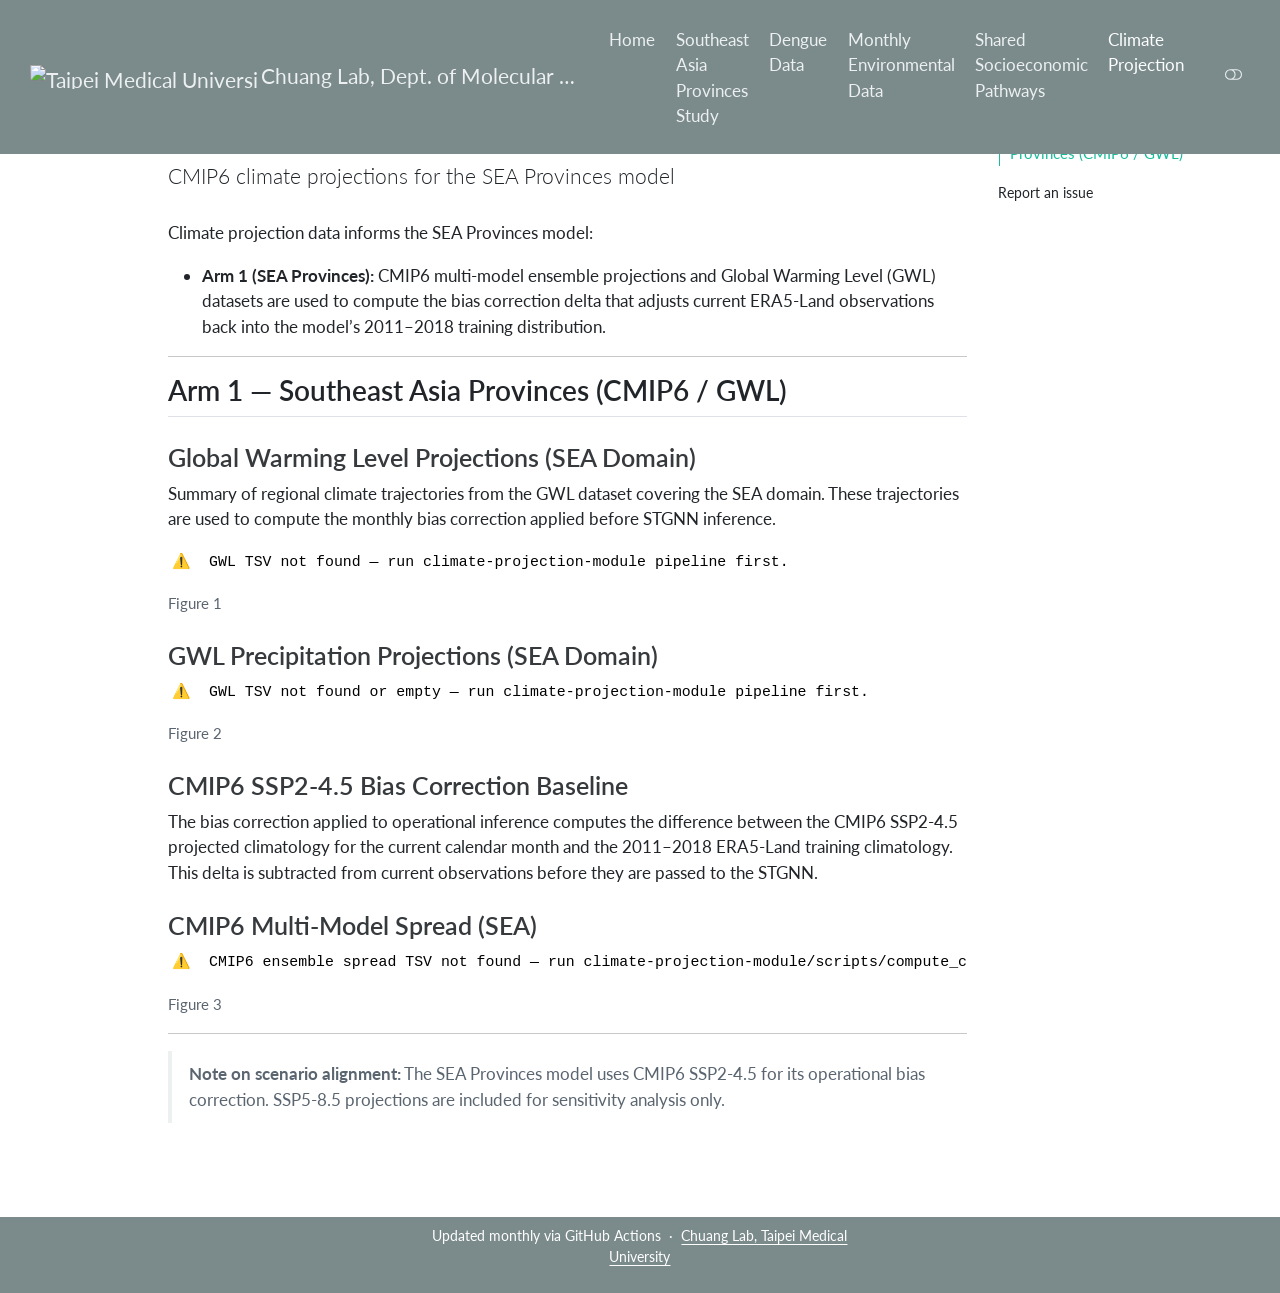
==== commit 5da50e47: "chore: deploy on push 9eabbb96e9382dd957627b43691b2f75ab8cd64d 9eabbb96e9382dd957627b43691b2f75ab8cd" ====
--- a/climate-projection-data.html
+++ b/climate-projection-data.html
@@ -2,7 +2,7 @@
 <html xmlns="http://www.w3.org/1999/xhtml" lang="en" xml:lang="en"><head>
 
 <meta charset="utf-8">
-<meta name="generator" content="quarto-1.10.19">
+<meta name="generator" content="quarto-1.11.9">
 
 <meta name="viewport" content="width=device-width, initial-scale=1.0, user-scalable=yes">
 
@@ -73,18 +73,19 @@
 <meta name="quarto:offset" content="./">
 <script src="site_libs/quarto-html/quarto.js" type="module"></script>
 <script src="site_libs/quarto-html/tabsets/tabsets.js" type="module"></script>
+<script src="site_libs/quarto-html/scrollable-regions/scrollable-regions.js" type="module"></script>
 <script src="site_libs/quarto-html/popper.min.js"></script>
 <script src="site_libs/quarto-html/tippy.umd.min.js"></script>
 <script src="site_libs/quarto-html/anchor.min.js"></script>
 <link href="site_libs/quarto-html/tippy.css" rel="stylesheet">
-<link href="site_libs/quarto-html/quarto-syntax-highlighting-bf27225e3a48a9273f3daa8f8e829971.css" rel="stylesheet" class="quarto-color-scheme" id="quarto-text-highlighting-styles">
-<link href="site_libs/quarto-html/quarto-syntax-highlighting-dark-b626d73c4c936ccc3cb08be7d45d1df6.css" rel="stylesheet" class="quarto-color-scheme quarto-color-alternate" id="quarto-text-highlighting-styles">
-<link href="site_libs/quarto-html/quarto-syntax-highlighting-bf27225e3a48a9273f3daa8f8e829971.css" rel="stylesheet" class="quarto-color-scheme-extra" id="quarto-text-highlighting-styles">
+<link href="site_libs/quarto-html/quarto-syntax-highlighting-63b5708e65d6cd79cd7618c58d0c21e7.css" rel="stylesheet" class="quarto-color-scheme" id="quarto-text-highlighting-styles">
+<link href="site_libs/quarto-html/quarto-syntax-highlighting-dark-447e42e69aaa9833c0ba1b986f430b20.css" rel="stylesheet" class="quarto-color-scheme quarto-color-alternate" id="quarto-text-highlighting-styles">
+<link href="site_libs/quarto-html/quarto-syntax-highlighting-63b5708e65d6cd79cd7618c58d0c21e7.css" rel="stylesheet" class="quarto-color-scheme-extra" id="quarto-text-highlighting-styles">
 <script src="site_libs/bootstrap/bootstrap.min.js"></script>
 <link href="site_libs/bootstrap/bootstrap-icons.css" rel="stylesheet">
-<link href="site_libs/bootstrap/bootstrap-3821ddb69565ad29f28acf34e18e8c49.min.css" rel="stylesheet" append-hash="true" class="quarto-color-scheme" id="quarto-bootstrap" data-mode="light">
-<link href="site_libs/bootstrap/bootstrap-dark-64ce9470b5c207186356e1f14878d843.min.css" rel="stylesheet" append-hash="true" class="quarto-color-scheme quarto-color-alternate" id="quarto-bootstrap" data-mode="dark">
-<link href="site_libs/bootstrap/bootstrap-3821ddb69565ad29f28acf34e18e8c49.min.css" rel="stylesheet" append-hash="true" class="quarto-color-scheme-extra" id="quarto-bootstrap" data-mode="light">
+<link href="site_libs/bootstrap/bootstrap-fbe5f13f5c26c768bf8809566b56fc27.min.css" rel="stylesheet" append-hash="true" class="quarto-color-scheme" id="quarto-bootstrap" data-mode="light">
+<link href="site_libs/bootstrap/bootstrap-dark-cc6f9d011ea89e5ac30621b5452fdd6e.min.css" rel="stylesheet" append-hash="true" class="quarto-color-scheme quarto-color-alternate" id="quarto-bootstrap" data-mode="dark">
+<link href="site_libs/bootstrap/bootstrap-fbe5f13f5c26c768bf8809566b56fc27.min.css" rel="stylesheet" append-hash="true" class="quarto-color-scheme-extra" id="quarto-bootstrap" data-mode="light">
 <script id="quarto-search-options" type="application/json">{
   "location": "navbar",
   "copy-button": false,
@@ -116,7 +117,7 @@
 
 </head>
 
-<body class="nav-fixed quarto-light"><script id="quarto-html-before-body" type="application/javascript">
+<body class="nav-fixed quarto-light"><a id="quarto-skip-link" class="visually-hidden-focusable" href="#quarto-document-content">Skip to main content</a><script id="quarto-html-before-body" type="application/javascript">
     const toggleBodyColorMode = (bsSheetEl) => {
       const mode = bsSheetEl.getAttribute("data-mode");
       const bodyEl = window.document.querySelector("body");
@@ -139,6 +140,7 @@
       for (let i=0; i < toggles.length; i++) {
         const toggle = toggles[i];
         if (toggle) {
+          toggle.setAttribute("aria-checked", alternate ? "true" : "false");
           if (alternate) {
             toggle.classList.add("alternate");
           } else {
@@ -168,13 +170,19 @@
       manageTransitions('#quarto-margin-sidebar .nav-link', true);
       // Switch the toggles
       setColorSchemeToggle(alternate)
-      // Hack to workaround the fact that safari doesn't
-      // properly recolor the scrollbar when toggling (#1455)
+    }
+    // Hack to workaround the fact that safari doesn't
+    // properly recolor the scrollbar when toggling (#1455).
+    // Not run on load: stylesheets are set before first paint there, and
+    // scrolling would undo the scroll to a URL fragment (#14973).
+    // The one pixel nudge keeps the reader where they were.
+    const refreshSafariScrollbar = () => {
       if (navigator.userAgent.indexOf('Safari') > 0 && navigator.userAgent.indexOf('Chrome') == -1) {
         manageTransitions("body", false);
-        window.scrollTo(0, 1);
+        const scrollY = window.scrollY;
+        window.scrollTo(0, scrollY > 0 ? scrollY - 1 : 1);
         setTimeout(() => {
-          window.scrollTo(0, 0);
+          window.scrollTo(0, scrollY);
           manageTransitions("body", true);
         }, 40);
       }
@@ -268,6 +276,7 @@
       // Read the current dark / light value
       let toAlternate = !hasAlternateSentinel();
       toggleColorMode(toAlternate);
+      refreshSafariScrollbar();
       setStyleSentinel(toAlternate);
       toggleGiscusIfUsed(toAlternate, darkModeDefault);
       window.dispatchEvent(new Event('resize'));
@@ -282,7 +291,7 @@
 
 <div id="quarto-search-results"></div>
   <header id="quarto-header" class="headroom fixed-top">
-    <nav class="navbar navbar-expand-lg " data-bs-theme="dark">
+    <nav class="navbar navbar-expand-lg " data-bs-theme="dark" aria-label="Site">
       <div class="navbar-container container-fluid">
       <div class="navbar-brand-container mx-auto">
     <a href="./index.html" class="navbar-brand navbar-brand-logo">
@@ -293,8 +302,7 @@
     <span class="navbar-title">Chuang Lab, Dept. of Molecular Parasitology and Tropical Diseasess</span>
     </a>
   </div>
-            <div id="quarto-search" class="" title="Search"></div>
-          <button class="navbar-toggler" type="button" data-bs-toggle="collapse" data-bs-target="#navbarCollapse" aria-controls="navbarCollapse" role="menu" aria-expanded="false" aria-label="Toggle navigation" onclick="if (window.quartoToggleHeadroom) { window.quartoToggleHeadroom(); }">
+          <button class="navbar-toggler" type="button" data-bs-toggle="collapse" data-bs-target="#navbarCollapse" aria-controls="navbarCollapse" aria-expanded="false" aria-label="Toggle navigation" onclick="if (window.quartoToggleHeadroom) { window.quartoToggleHeadroom(); }">
   <span class="navbar-toggler-icon"></span>
 </button>
           <div class="collapse navbar-collapse" id="navbarCollapse">
@@ -326,15 +334,16 @@
 </ul>
             <ul class="navbar-nav navbar-nav-scroll ms-auto">
   <li class="nav-item compact">
-    <a class="nav-link" href="https://github.com/chuang-lab-DMPTD-TMU/dengue-fever-EWS"> <i class="bi bi-github" role="img">
+    <a class="nav-link" href="https://github.com/patwuch/dengue-fever-EWS"> <i class="bi bi-github" role="img">
 </i> 
 <span class="menu-text"></span></a>
   </li>  
 </ul>
           </div> <!-- /navcollapse -->
             <div class="quarto-navbar-tools">
-  <a href="" class="quarto-color-scheme-toggle quarto-navigation-tool  px-1" onclick="window.quartoToggleColorScheme(); return false;" title="Toggle dark mode"><i class="bi"></i></a>
+  <button type="button" role="switch" aria-checked="false" class="quarto-color-scheme-toggle quarto-navigation-tool  px-1" onclick="window.quartoToggleColorScheme(); return false;" title="Toggle dark mode" aria-label="Toggle dark mode"><i class="bi"></i></button>
 </div>
+            <div id="quarto-search" class="" title="Search"></div>
       </div> <!-- /container-fluid -->
     </nav>
 </header>
@@ -343,7 +352,7 @@
 <!-- sidebar -->
 <!-- margin-sidebar -->
     <div id="quarto-margin-sidebar" class="sidebar margin-sidebar">
-        <nav id="TOC" role="doc-toc" class="toc-active">
+        <nav id="TOC" role="doc-toc" aria-labelledby="toc-title" class="toc-active">
     <h2 id="toc-title">On this page</h2>
    
   <ul>
@@ -355,10 +364,10 @@
   <li><a href="#cmip6-multi-model-spread-sea" id="toc-cmip6-multi-model-spread-sea" class="nav-link" data-scroll-target="#cmip6-multi-model-spread-sea">CMIP6 Multi-Model Spread (SEA)</a></li>
   </ul></li>
   </ul>
-<div class="toc-actions"><ul><li><a href="https://github.com/chuang-lab-DMPTD-TMU/dengue-fever-EWS/issues/new" class="toc-action"><i class="bi bi-github"></i>Report an issue</a></li></ul></div></nav>
+<div class="toc-actions"><ul><li><a href="https://github.com/patwuch/dengue-fever-EWS/issues/new" class="toc-action"><i class="bi bi-github"></i>Report an issue</a></li></ul></div></nav>
     </div>
 <!-- main -->
-<main class="content" id="quarto-document-content">
+<main class="content" id="quarto-document-content" tabindex="-1">
 
 
 <header id="title-block-header" class="quarto-title-block default">
@@ -453,15 +462,50 @@
   window.document.addEventListener("DOMContentLoaded", function (event) {
     // Ensure there is a toggle, if there isn't float one in the top right
     if (window.document.querySelector('.quarto-color-scheme-toggle') === null) {
-      const a = window.document.createElement('a');
-      a.classList.add('top-right');
-      a.classList.add('quarto-color-scheme-toggle');
-      a.href = "";
-      a.onclick = function() { try { window.quartoToggleColorScheme(); } catch {} return false; };
+      const toggle = window.document.createElement('button');
+      toggle.type = "button";
+      toggle.setAttribute("role", "switch");
+      toggle.setAttribute("aria-checked", "false");
+      toggle.classList.add('top-right');
+      toggle.classList.add('quarto-color-scheme-toggle');
+      toggle.setAttribute("aria-label", "Toggle dark mode");
+      toggle.onclick = function() { try { window.quartoToggleColorScheme(); } catch {} return false; };
       const i = window.document.createElement("i");
       i.classList.add('bi');
-      a.appendChild(i);
-      window.document.body.appendChild(a);
+      toggle.appendChild(i);
+      // Put the toggle in a landmark of its own, so that landmark navigation
+      // can reach it.
+      //
+      // The container is always a fresh direct child of body, and the toggle is
+      // never moved into page furniture that the theme or the author controls.
+      // The toggle is positioned against the page, so any ancestor that
+      // establishes a containing block captures it: a positioned element or a
+      // grid for position: absolute, and transform, filter, will-change or
+      // contain for position: fixed. A direct child of body has none of these
+      // to inherit, and the shift when one appears is silent and visual.
+      //
+      // ARIA says a document should have at most one banner, and axe reports a
+      // duplicate whether or not the banners carry distinct labels. So use a
+      // header when the page has no banner yet, and a named region otherwise.
+      //
+      // A header is a banner wherever it sits, unless it is inside sectioning
+      // content, so this cannot just look at the children of body: a custom
+      // page layout wraps the title block header in a plain div. An explicit
+      // role="banner" always counts.
+      const sectioning = 'article, aside, main, nav, section, [role="article"], [role="complementary"], [role="main"], [role="navigation"], [role="region"]';
+      const hasBanner = Array.from(
+        window.document.querySelectorAll('header:not([role]), [role="banner"]')
+      ).some(function(el) {
+        return el.hasAttribute("role") || el.closest(sectioning) === null;
+      });
+      const container = window.document.createElement(hasBanner ? "div" : "header");
+      if (hasBanner) {
+        container.setAttribute("role", "region");
+        container.setAttribute("aria-label", "Toggle dark mode");
+      }
+      container.classList.add('quarto-color-scheme-toggle-container');
+      container.appendChild(toggle);
+      window.document.body.appendChild(container);
     }
     setColorSchemeToggle(hasAlternateSentinel())
     const icon = "";
@@ -586,12 +630,13 @@
     }
       var localhostRegex = new RegExp(/^(?:http|https):\/\/localhost\:?[0-9]*\//);
       var mailtoRegex = new RegExp(/^mailto:/);
-        var filterRegex = new RegExp("https:\/\/chuang-lab-dmptd-tmu\.github\.io\/dengue-fever-EWS");
+        var filterRegex = new RegExp("https:\/\/patwuch\.github\.io\/dengue-fever-EWS");
       var isInternal = (href) => {
           return filterRegex.test(href) || localhostRegex.test(href) || mailtoRegex.test(href);
       }
       // Inspect non-navigation links and adorn them if external
-     var links = window.document.querySelectorAll('a[href]:not(.nav-link):not(.navbar-brand):not(.toc-action):not(.sidebar-link):not(.sidebar-item-toggle):not(.pagination-link):not(.no-external):not([aria-hidden]):not(.dropdown-item):not(.quarto-navigation-tool):not(.about-link)');
+      window.quartoDecorateExternalLinks = function (root) {
+     var links = (root || window.document).querySelectorAll('a[href]:not(.nav-link):not(.navbar-brand):not(.toc-action):not(.sidebar-link):not(.sidebar-item-toggle):not(.pagination-link):not(.no-external):not([aria-hidden]):not(.dropdown-item):not(.quarto-navigation-tool):not(.about-link)');
       for (var i=0; i<links.length; i++) {
         const link = links[i];
         if (!isInternal(link.href)) {
@@ -600,8 +645,69 @@
           if (link.dataset.originalHref !== undefined) {
             link.href = link.dataset.originalHref;
           }
-        }
-      }
+          if (!link.classList.contains('no-external-icon')) {
+          }
+        }
+      }
+      };
+      window.quartoDecorateExternalLinks(window.document);
+    // Esc closes the popup (WCAG 1.4.13) and focus leaving both trigger and
+    // popup closes it (WCAG 2.4.11); tippy handles neither for interactive popups.
+    const hideOnEscAndFocusOut = {
+      name: 'hideOnEscAndFocusOut',
+      defaultValue: true,
+      fn(instance) {
+        const dismiss = () => {
+          // A show scheduled by the trigger delay would otherwise reopen it
+          instance.clearDelayTimeouts();
+          instance.hide();
+        };
+        const onKeyDown = (event) => {
+          if (event.key !== 'Escape') {
+            return;
+          }
+          // Keep Esc from also reaching page handlers (e.g. reveal.js overview),
+          // except an open reveal.js slide menu, which Esc should close too.
+          // The menu handles keys only when its keyboard option is on.
+          const menuHandlesEsc = window.Reveal?.getPlugin?.('menu')?.isOpen() &&
+            window.Reveal.getConfig().menu?.keyboard !== false;
+          if (!menuHandlesEsc) {
+            event.stopPropagation();
+          }
+          if (instance.popper.contains(window.document.activeElement)) {
+            // Disabled while refocusing so the focus trigger does not reopen it
+            instance.disable();
+            instance.reference.focus();
+            instance.enable();
+          }
+          dismiss();
+        };
+        const onFocusOut = (event) => {
+          const target = event.relatedTarget;
+          if (target && !instance.reference.contains(target) &&
+              !instance.popper.contains(target)) {
+            dismiss();
+          }
+        };
+        // On the trigger too: a click trigger (code-annotations: select) has no
+        // blur handling. Attached for the instance's lifetime so leaving the
+        // trigger also cancels a show still pending on the trigger delay.
+        instance.reference.addEventListener('focusout', onFocusOut);
+        return {
+          onShow() {
+            window.document.addEventListener('keydown', onKeyDown, true);
+            instance.popper.addEventListener('focusout', onFocusOut);
+          },
+          onHide() {
+            window.document.removeEventListener('keydown', onKeyDown, true);
+            instance.popper.removeEventListener('focusout', onFocusOut);
+          },
+          onDestroy() {
+            instance.reference.removeEventListener('focusout', onFocusOut);
+          },
+        };
+      },
+    };
     function tippyHover(el, contentFn, onTriggerFn, onUntriggerFn) {
       const config = {
         allowHTML: true,
@@ -615,6 +721,7 @@
         interactiveBorder: 10,
         theme: 'quarto',
         placement: 'bottom-start',
+        plugins: [hideOnEscAndFocusOut],
       };
       if (contentFn) {
         config.content = contentFn;
@@ -777,44 +884,54 @@
           const lineIds = lines.map((line) => {
             return targetCell + "-" + line;
           })
-          let top = null;
-          let height = null;
-          let parent = null;
+          // Each band is positioned against its own containing block, which is
+          // not the offsetParent of the lines, so place it from client rects.
+          const placeBand = (band, firstEl, lastEl, codeBlock) => {
+            const container = band.offsetParent;
+            if (container === null) {
+              return;
+            }
+            const containerRect = container.getBoundingClientRect();
+            // Reveal.js scales slides with a transform, so convert client
+            // pixels back to the CSS pixels of the container.
+            const scale = containerRect.height / container.offsetHeight || 1;
+            const firstRect = firstEl.getBoundingClientRect();
+            const lastRect = lastEl.getBoundingClientRect();
+            const top = (firstRect.top - containerRect.top) / scale - container.clientTop + container.scrollTop;
+            const height = (lastRect.bottom - firstRect.top) / scale;
+            band.style.top = top - 2 + "px";
+            band.style.height = height + 4 + "px";
+            if (codeBlock) {
+              // Without the copy button wrapper, the containing block is wider
+              // than the code block, so span the code block explicitly.
+              const blockRect = codeBlock.getBoundingClientRect();
+              band.style.left = (blockRect.left - containerRect.left) / scale - container.clientLeft + container.scrollLeft + "px";
+              band.style.width = blockRect.width / scale + "px";
+            }
+          };
           if (lineIds.length > 0) {
-              //compute the position of the single el (top and bottom and make a div)
-              const el = window.document.getElementById(lineIds[0]);
-              top = el.offsetTop;
-              height = el.offsetHeight;
-              parent = el.parentElement.parentElement;
-            if (lineIds.length > 1) {
-              const lastEl = window.document.getElementById(lineIds[lineIds.length - 1]);
-              const bottom = lastEl.offsetTop + lastEl.offsetHeight;
-              height = bottom - top;
+            const el = window.document.getElementById(lineIds[0]);
+            const lastEl = window.document.getElementById(lineIds[lineIds.length - 1]);
+            const parent = el.parentElement.parentElement;
+            // cook up a div (if necessary) and position it
+            let div = window.document.getElementById("code-annotation-line-highlight");
+            if (div === null) {
+              div = window.document.createElement("div");
+              div.setAttribute("id", "code-annotation-line-highlight");
+              div.style.position = 'absolute';
+              parent.appendChild(div);
             }
-            if (top !== null && height !== null && parent !== null) {
-              // cook up a div (if necessary) and position it 
-              let div = window.document.getElementById("code-annotation-line-highlight");
-              if (div === null) {
-                div = window.document.createElement("div");
-                div.setAttribute("id", "code-annotation-line-highlight");
-                div.style.position = 'absolute';
-                parent.appendChild(div);
-              }
-              div.style.top = top - 2 + "px";
-              div.style.height = height + 4 + "px";
-              div.style.left = 0;
-              let gutterDiv = window.document.getElementById("code-annotation-line-highlight-gutter");
-              if (gutterDiv === null) {
-                gutterDiv = window.document.createElement("div");
-                gutterDiv.setAttribute("id", "code-annotation-line-highlight-gutter");
-                gutterDiv.style.position = 'absolute';
-                const codeCell = window.document.getElementById(targetCell);
-                const gutter = codeCell.querySelector('.code-annotation-gutter');
-                gutter.appendChild(gutterDiv);
-              }
-              gutterDiv.style.top = top - 2 + "px";
-              gutterDiv.style.height = height + 4 + "px";
+            placeBand(div, el, lastEl, parent.closest("div.sourceCode") || parent);
+            let gutterDiv = window.document.getElementById("code-annotation-line-highlight-gutter");
+            if (gutterDiv === null) {
+              gutterDiv = window.document.createElement("div");
+              gutterDiv.setAttribute("id", "code-annotation-line-highlight-gutter");
+              gutterDiv.style.position = 'absolute';
+              const codeCell = window.document.getElementById(targetCell);
+              const gutter = codeCell.querySelector('.code-annotation-gutter');
+              gutter.appendChild(gutterDiv);
             }
+            placeBand(gutterDiv, el, lastEl);
             selectedAnnoteEl = annoteEl;
           }
         };
@@ -912,6 +1029,9 @@
       }
     }
   });
+  </script>
+  <script type="application/javascript">
+  window.quartoScrollableRegionsLabels = {"code":"Scrollable code","output":"Scrollable output"};
   </script><div class="modal fade" id="quarto-embedded-source-code-modal" tabindex="-1" aria-labelledby="quarto-embedded-source-code-modal-label" aria-hidden="true"><div class="modal-dialog modal-dialog-scrollable"><div class="modal-content"><div class="modal-header"><h5 class="modal-title" id="quarto-embedded-source-code-modal-label">Source Code</h5><button class="btn-close" data-bs-dismiss="modal"></button></div><div class="modal-body"><div class="">
 <div class="code-copy-outer-scaffold"><div class="sourceCode" id="cb4" data-shortcodes="false"><pre class="sourceCode markdown code-with-copy"><code class="sourceCode markdown"><span id="cb4-1"><a href="#cb4-1" aria-hidden="true" tabindex="-1"></a><span class="co">---</span></span>
 <span id="cb4-2"><a href="#cb4-2" aria-hidden="true" tabindex="-1"></a><span class="an">title:</span><span class="co"> "Climate Projection Data"</span></span>
@@ -1069,7 +1189,7 @@
     </div>   
     <div class="nav-footer-center">
 <p>Updated monthly via GitHub Actions &nbsp;·&nbsp; <a href="https://www.tmu.edu.tw">Chuang Lab, Taipei Medical University</a></p>
-<div class="toc-actions d-sm-block d-md-none"><ul><li><a href="https://github.com/chuang-lab-DMPTD-TMU/dengue-fever-EWS/issues/new" class="toc-action"><i class="bi bi-github"></i>Report an issue</a></li></ul></div></div>
+<div class="toc-actions d-sm-block d-md-none"><ul><li><a href="https://github.com/patwuch/dengue-fever-EWS/issues/new" class="toc-action"><i class="bi bi-github"></i>Report an issue</a></li></ul></div></div>
     <div class="nav-footer-right">
       &nbsp;
     </div>
--- a/site_libs/quarto-html/quarto-syntax-highlighting-63b5708e65d6cd79cd7618c58d0c21e7.css
+++ b/site_libs/quarto-html/quarto-syntax-highlighting-63b5708e65d6cd79cd7618c58d0c21e7.css
@@ -0,0 +1,236 @@
+/* quarto syntax highlight colors */
+:root {
+  --quarto-hl-ot-color: #003B4F;
+  --quarto-hl-at-color: #657422;
+  --quarto-hl-ss-color: #20794D;
+  --quarto-hl-an-color: #5E5E5E;
+  --quarto-hl-fu-color: #4758AB;
+  --quarto-hl-st-color: #20794D;
+  --quarto-hl-cf-color: #003B4F;
+  --quarto-hl-op-color: #5E5E5E;
+  --quarto-hl-er-color: #AD0000;
+  --quarto-hl-bn-color: #AD0000;
+  --quarto-hl-al-color: #AD0000;
+  --quarto-hl-va-color: #111111;
+  --quarto-hl-bu-color: inherit;
+  --quarto-hl-ex-color: inherit;
+  --quarto-hl-pp-color: #AD0000;
+  --quarto-hl-in-color: #5E5E5E;
+  --quarto-hl-vs-color: #20794D;
+  --quarto-hl-wa-color: #5E5E5E;
+  --quarto-hl-do-color: #5E5E5E;
+  --quarto-hl-im-color: #00769E;
+  --quarto-hl-ch-color: #20794D;
+  --quarto-hl-dt-color: #AD0000;
+  --quarto-hl-fl-color: #AD0000;
+  --quarto-hl-co-color: #5E5E5E;
+  --quarto-hl-cv-color: #5E5E5E;
+  --quarto-hl-cn-color: #8f5902;
+  --quarto-hl-sc-color: #5E5E5E;
+  --quarto-hl-dv-color: #AD0000;
+  --quarto-hl-kw-color: #003B4F;
+}
+
+/* other quarto variables */
+:root {
+  --quarto-font-monospace: SFMono-Regular, Menlo, Monaco, Consolas, "Liberation Mono", "Courier New", monospace;
+}
+
+/* syntax highlight based on Pandoc's rules */
+pre > code.sourceCode > span {
+  color: #003B4F;
+}
+
+code.sourceCode > span {
+  color: #003B4F;
+}
+
+div.sourceCode,
+div.sourceCode pre.sourceCode {
+  color: #003B4F;
+}
+
+/* Normal */
+code span {
+  color: #003B4F;
+}
+
+/* Alert */
+code span.al {
+  color: #AD0000;
+  font-style: inherit;
+}
+
+/* Annotation */
+code span.an {
+  color: #5E5E5E;
+  font-style: inherit;
+}
+
+/* Attribute */
+code span.at {
+  color: #657422;
+  font-style: inherit;
+}
+
+/* BaseN */
+code span.bn {
+  color: #AD0000;
+  font-style: inherit;
+}
+
+/* BuiltIn */
+code span.bu {
+  font-style: inherit;
+}
+
+/* ControlFlow */
+code span.cf {
+  color: #003B4F;
+  font-weight: bold;
+  font-style: inherit;
+}
+
+/* Char */
+code span.ch {
+  color: #20794D;
+  font-style: inherit;
+}
+
+/* Constant */
+code span.cn {
+  color: #8f5902;
+  font-style: inherit;
+}
+
+/* Comment */
+code span.co {
+  color: #5E5E5E;
+  font-style: inherit;
+}
+
+/* CommentVar */
+code span.cv {
+  color: #5E5E5E;
+  font-style: italic;
+}
+
+/* Documentation */
+code span.do {
+  color: #5E5E5E;
+  font-style: italic;
+}
+
+/* DataType */
+code span.dt {
+  color: #AD0000;
+  font-style: inherit;
+}
+
+/* DecVal */
+code span.dv {
+  color: #AD0000;
+  font-style: inherit;
+}
+
+/* Error */
+code span.er {
+  color: #AD0000;
+  font-style: inherit;
+}
+
+/* Extension */
+code span.ex {
+  font-style: inherit;
+}
+
+/* Float */
+code span.fl {
+  color: #AD0000;
+  font-style: inherit;
+}
+
+/* Function */
+code span.fu {
+  color: #4758AB;
+  font-style: inherit;
+}
+
+/* Import */
+code span.im {
+  color: #00769E;
+  font-style: inherit;
+}
+
+/* Information */
+code span.in {
+  color: #5E5E5E;
+  font-style: inherit;
+}
+
+/* Keyword */
+code span.kw {
+  color: #003B4F;
+  font-weight: bold;
+  font-style: inherit;
+}
+
+/* Operator */
+code span.op {
+  color: #5E5E5E;
+  font-style: inherit;
+}
+
+/* Other */
+code span.ot {
+  color: #003B4F;
+  font-style: inherit;
+}
+
+/* Preprocessor */
+code span.pp {
+  color: #AD0000;
+  font-style: inherit;
+}
+
+/* SpecialChar */
+code span.sc {
+  color: #5E5E5E;
+  font-style: inherit;
+}
+
+/* SpecialString */
+code span.ss {
+  color: #20794D;
+  font-style: inherit;
+}
+
+/* String */
+code span.st {
+  color: #20794D;
+  font-style: inherit;
+}
+
+/* Variable */
+code span.va {
+  color: #111111;
+  font-style: inherit;
+}
+
+/* VerbatimString */
+code span.vs {
+  color: #20794D;
+  font-style: inherit;
+}
+
+/* Warning */
+code span.wa {
+  color: #5E5E5E;
+  font-style: italic;
+}
+
+.prevent-inlining {
+  content: "</";
+}
+
+/*# sourceMappingURL=054cc16b9e9817627be6994582d2ffb5.css.map */
--- a/site_libs/quarto-html/quarto-syntax-highlighting-dark-447e42e69aaa9833c0ba1b986f430b20.css
+++ b/site_libs/quarto-html/quarto-syntax-highlighting-dark-447e42e69aaa9833c0ba1b986f430b20.css
@@ -0,0 +1,219 @@
+/* quarto syntax highlight colors */
+:root {
+  --quarto-hl-al-color: #f07178;
+  --quarto-hl-an-color: #d4d0ab;
+  --quarto-hl-at-color: #00e0e0;
+  --quarto-hl-bn-color: #d4d0ab;
+  --quarto-hl-bu-color: #abe338;
+  --quarto-hl-ch-color: #abe338;
+  --quarto-hl-co-color: #f8f8f2;
+  --quarto-hl-cv-color: #ffd700;
+  --quarto-hl-cn-color: #ffd700;
+  --quarto-hl-cf-color: #ffa07a;
+  --quarto-hl-dt-color: #ffa07a;
+  --quarto-hl-dv-color: #d4d0ab;
+  --quarto-hl-do-color: #f8f8f2;
+  --quarto-hl-er-color: #f07178;
+  --quarto-hl-ex-color: #00e0e0;
+  --quarto-hl-fl-color: #d4d0ab;
+  --quarto-hl-fu-color: #ffa07a;
+  --quarto-hl-im-color: #abe338;
+  --quarto-hl-in-color: #d4d0ab;
+  --quarto-hl-kw-color: #ffa07a;
+  --quarto-hl-op-color: #ffa07a;
+  --quarto-hl-ot-color: #00e0e0;
+  --quarto-hl-pp-color: #dcc6e0;
+  --quarto-hl-re-color: #00e0e0;
+  --quarto-hl-sc-color: #abe338;
+  --quarto-hl-ss-color: #abe338;
+  --quarto-hl-st-color: #abe338;
+  --quarto-hl-va-color: #00e0e0;
+  --quarto-hl-vs-color: #abe338;
+  --quarto-hl-wa-color: #dcc6e0;
+}
+
+/* other quarto variables */
+:root {
+  --quarto-font-monospace: SFMono-Regular, Menlo, Monaco, Consolas, "Liberation Mono", "Courier New", monospace;
+}
+
+/* syntax highlight based on Pandoc's rules */
+pre > code.sourceCode > span {
+  color: #f8f8f2;
+}
+
+code.sourceCode > span {
+  color: #f8f8f2;
+}
+
+div.sourceCode,
+div.sourceCode pre.sourceCode {
+  color: #f8f8f2;
+}
+
+/* Normal */
+code span {
+  color: #f8f8f2;
+}
+
+/* Alert */
+code span.al {
+  color: #f07178;
+}
+
+/* Annotation */
+code span.an {
+  color: #d4d0ab;
+}
+
+/* Attribute */
+code span.at {
+  color: #00e0e0;
+}
+
+/* BaseN */
+code span.bn {
+  color: #d4d0ab;
+}
+
+/* BuiltIn */
+code span.bu {
+  color: #abe338;
+}
+
+/* ControlFlow */
+code span.cf {
+  font-weight: bold;
+  color: #ffa07a;
+}
+
+/* Char */
+code span.ch {
+  color: #abe338;
+}
+
+/* Constant */
+code span.cn {
+  color: #ffd700;
+}
+
+/* Comment */
+code span.co {
+  font-style: italic;
+  color: #f8f8f2;
+}
+
+/* CommentVar */
+code span.cv {
+  color: #ffd700;
+}
+
+/* Documentation */
+code span.do {
+  color: #f8f8f2;
+}
+
+/* DataType */
+code span.dt {
+  color: #ffa07a;
+}
+
+/* DecVal */
+code span.dv {
+  color: #d4d0ab;
+}
+
+/* Error */
+code span.er {
+  color: #f07178;
+  text-decoration: underline;
+}
+
+/* Extension */
+code span.ex {
+  font-weight: bold;
+  color: #00e0e0;
+}
+
+/* Float */
+code span.fl {
+  color: #d4d0ab;
+}
+
+/* Function */
+code span.fu {
+  color: #ffa07a;
+}
+
+/* Import */
+code span.im {
+  color: #abe338;
+}
+
+/* Information */
+code span.in {
+  color: #d4d0ab;
+}
+
+/* Keyword */
+code span.kw {
+  font-weight: bold;
+  color: #ffa07a;
+}
+
+/* Operator */
+code span.op {
+  color: #ffa07a;
+}
+
+/* Other */
+code span.ot {
+  color: #00e0e0;
+}
+
+/* Preprocessor */
+code span.pp {
+  color: #dcc6e0;
+}
+
+/* RegionMarker */
+code span.re {
+  background-color: #f8f8f2;
+  color: #00e0e0;
+}
+
+/* SpecialChar */
+code span.sc {
+  color: #abe338;
+}
+
+/* SpecialString */
+code span.ss {
+  color: #abe338;
+}
+
+/* String */
+code span.st {
+  color: #abe338;
+}
+
+/* Variable */
+code span.va {
+  color: #00e0e0;
+}
+
+/* VerbatimString */
+code span.vs {
+  color: #abe338;
+}
+
+/* Warning */
+code span.wa {
+  color: #dcc6e0;
+}
+
+.prevent-inlining {
+  content: "</";
+}
+
+/*# sourceMappingURL=be8e1111c2b710f7c3a4926ffa2967aa.css.map */
--- a/site_libs/quarto-html/quarto-syntax-highlighting-63b5708e65d6cd79cd7618c58d0c21e7.css
+++ b/site_libs/quarto-html/quarto-syntax-highlighting-63b5708e65d6cd79cd7618c58d0c21e7.css
@@ -0,0 +1,236 @@
+/* quarto syntax highlight colors */
+:root {
+  --quarto-hl-ot-color: #003B4F;
+  --quarto-hl-at-color: #657422;
+  --quarto-hl-ss-color: #20794D;
+  --quarto-hl-an-color: #5E5E5E;
+  --quarto-hl-fu-color: #4758AB;
+  --quarto-hl-st-color: #20794D;
+  --quarto-hl-cf-color: #003B4F;
+  --quarto-hl-op-color: #5E5E5E;
+  --quarto-hl-er-color: #AD0000;
+  --quarto-hl-bn-color: #AD0000;
+  --quarto-hl-al-color: #AD0000;
+  --quarto-hl-va-color: #111111;
+  --quarto-hl-bu-color: inherit;
+  --quarto-hl-ex-color: inherit;
+  --quarto-hl-pp-color: #AD0000;
+  --quarto-hl-in-color: #5E5E5E;
+  --quarto-hl-vs-color: #20794D;
+  --quarto-hl-wa-color: #5E5E5E;
+  --quarto-hl-do-color: #5E5E5E;
+  --quarto-hl-im-color: #00769E;
+  --quarto-hl-ch-color: #20794D;
+  --quarto-hl-dt-color: #AD0000;
+  --quarto-hl-fl-color: #AD0000;
+  --quarto-hl-co-color: #5E5E5E;
+  --quarto-hl-cv-color: #5E5E5E;
+  --quarto-hl-cn-color: #8f5902;
+  --quarto-hl-sc-color: #5E5E5E;
+  --quarto-hl-dv-color: #AD0000;
+  --quarto-hl-kw-color: #003B4F;
+}
+
+/* other quarto variables */
+:root {
+  --quarto-font-monospace: SFMono-Regular, Menlo, Monaco, Consolas, "Liberation Mono", "Courier New", monospace;
+}
+
+/* syntax highlight based on Pandoc's rules */
+pre > code.sourceCode > span {
+  color: #003B4F;
+}
+
+code.sourceCode > span {
+  color: #003B4F;
+}
+
+div.sourceCode,
+div.sourceCode pre.sourceCode {
+  color: #003B4F;
+}
+
+/* Normal */
+code span {
+  color: #003B4F;
+}
+
+/* Alert */
+code span.al {
+  color: #AD0000;
+  font-style: inherit;
+}
+
+/* Annotation */
+code span.an {
+  color: #5E5E5E;
+  font-style: inherit;
+}
+
+/* Attribute */
+code span.at {
+  color: #657422;
+  font-style: inherit;
+}
+
+/* BaseN */
+code span.bn {
+  color: #AD0000;
+  font-style: inherit;
+}
+
+/* BuiltIn */
+code span.bu {
+  font-style: inherit;
+}
+
+/* ControlFlow */
+code span.cf {
+  color: #003B4F;
+  font-weight: bold;
+  font-style: inherit;
+}
+
+/* Char */
+code span.ch {
+  color: #20794D;
+  font-style: inherit;
+}
+
+/* Constant */
+code span.cn {
+  color: #8f5902;
+  font-style: inherit;
+}
+
+/* Comment */
+code span.co {
+  color: #5E5E5E;
+  font-style: inherit;
+}
+
+/* CommentVar */
+code span.cv {
+  color: #5E5E5E;
+  font-style: italic;
+}
+
+/* Documentation */
+code span.do {
+  color: #5E5E5E;
+  font-style: italic;
+}
+
+/* DataType */
+code span.dt {
+  color: #AD0000;
+  font-style: inherit;
+}
+
+/* DecVal */
+code span.dv {
+  color: #AD0000;
+  font-style: inherit;
+}
+
+/* Error */
+code span.er {
+  color: #AD0000;
+  font-style: inherit;
+}
+
+/* Extension */
+code span.ex {
+  font-style: inherit;
+}
+
+/* Float */
+code span.fl {
+  color: #AD0000;
+  font-style: inherit;
+}
+
+/* Function */
+code span.fu {
+  color: #4758AB;
+  font-style: inherit;
+}
+
+/* Import */
+code span.im {
+  color: #00769E;
+  font-style: inherit;
+}
+
+/* Information */
+code span.in {
+  color: #5E5E5E;
+  font-style: inherit;
+}
+
+/* Keyword */
+code span.kw {
+  color: #003B4F;
+  font-weight: bold;
+  font-style: inherit;
+}
+
+/* Operator */
+code span.op {
+  color: #5E5E5E;
+  font-style: inherit;
+}
+
+/* Other */
+code span.ot {
+  color: #003B4F;
+  font-style: inherit;
+}
+
+/* Preprocessor */
+code span.pp {
+  color: #AD0000;
+  font-style: inherit;
+}
+
+/* SpecialChar */
+code span.sc {
+  color: #5E5E5E;
+  font-style: inherit;
+}
+
+/* SpecialString */
+code span.ss {
+  color: #20794D;
+  font-style: inherit;
+}
+
+/* String */
+code span.st {
+  color: #20794D;
+  font-style: inherit;
+}
+
+/* Variable */
+code span.va {
+  color: #111111;
+  font-style: inherit;
+}
+
+/* VerbatimString */
+code span.vs {
+  color: #20794D;
+  font-style: inherit;
+}
+
+/* Warning */
+code span.wa {
+  color: #5E5E5E;
+  font-style: italic;
+}
+
+.prevent-inlining {
+  content: "</";
+}
+
+/*# sourceMappingURL=054cc16b9e9817627be6994582d2ffb5.css.map */
